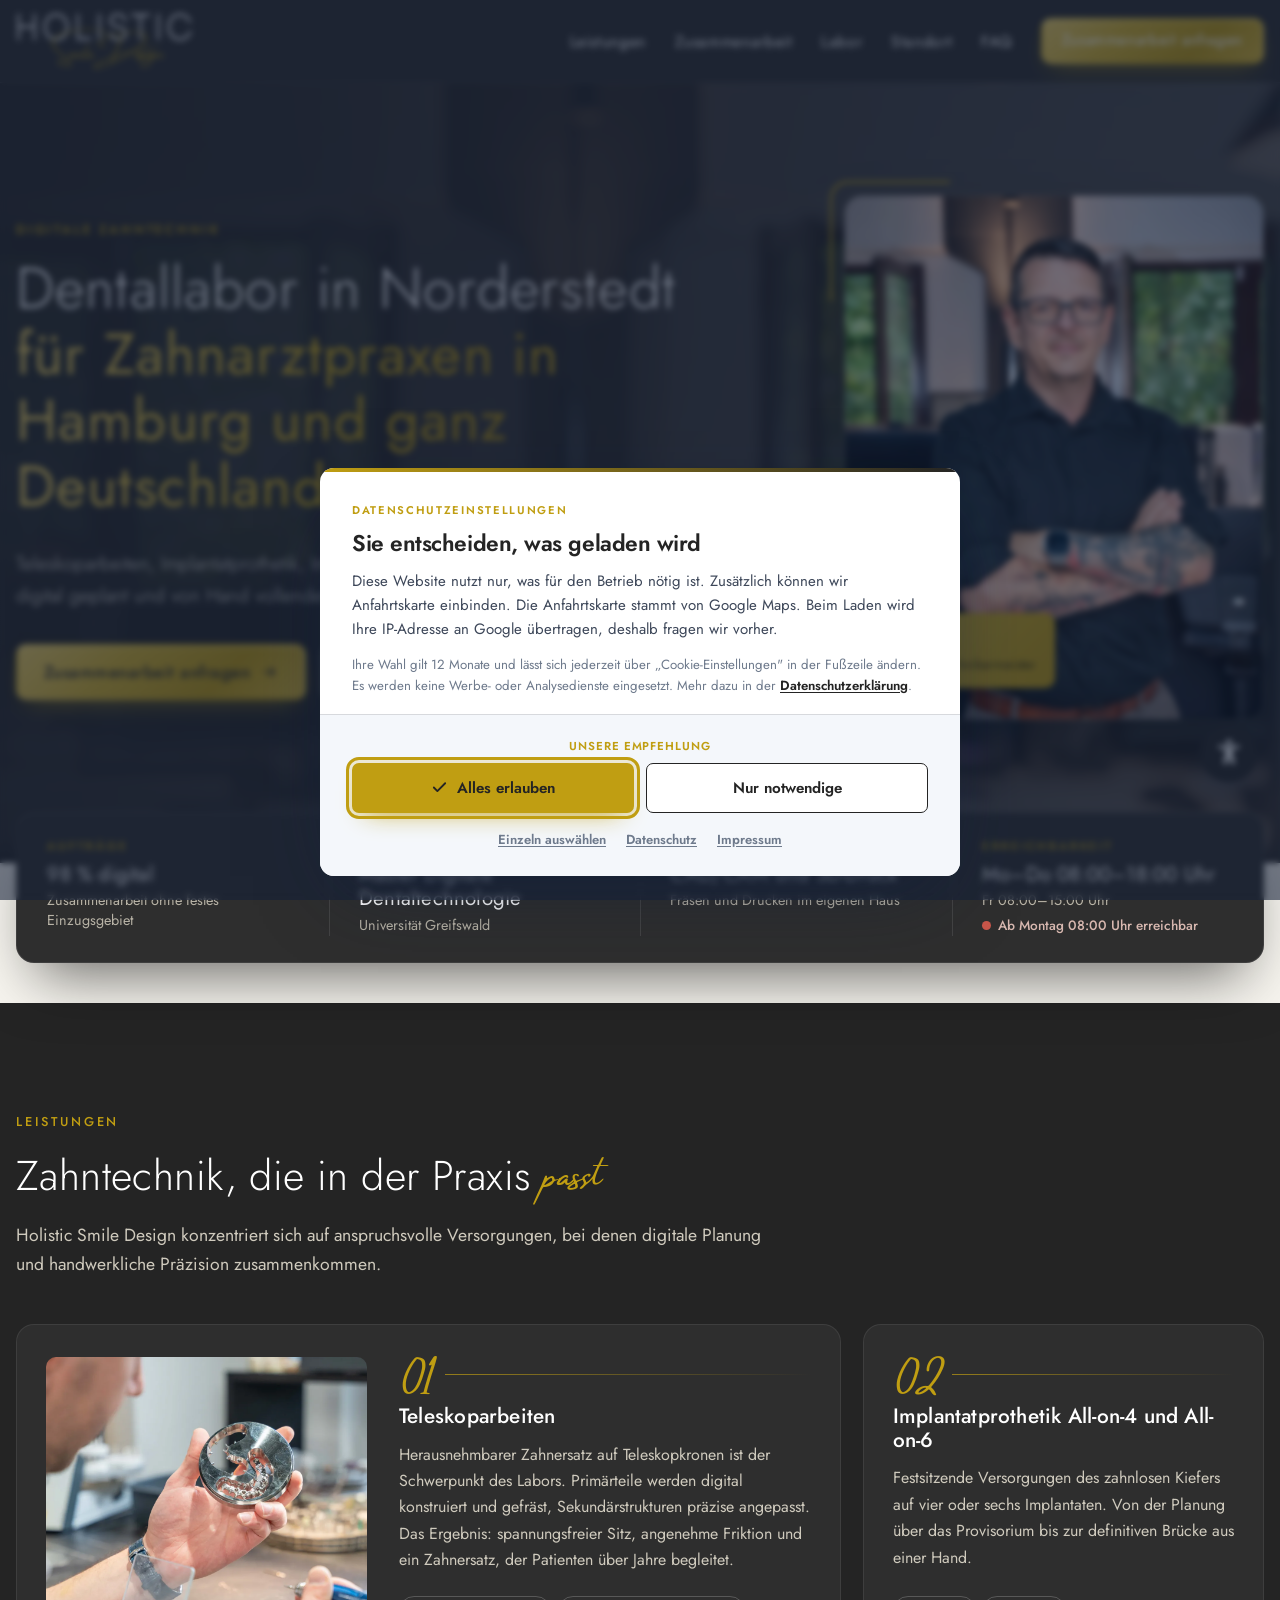
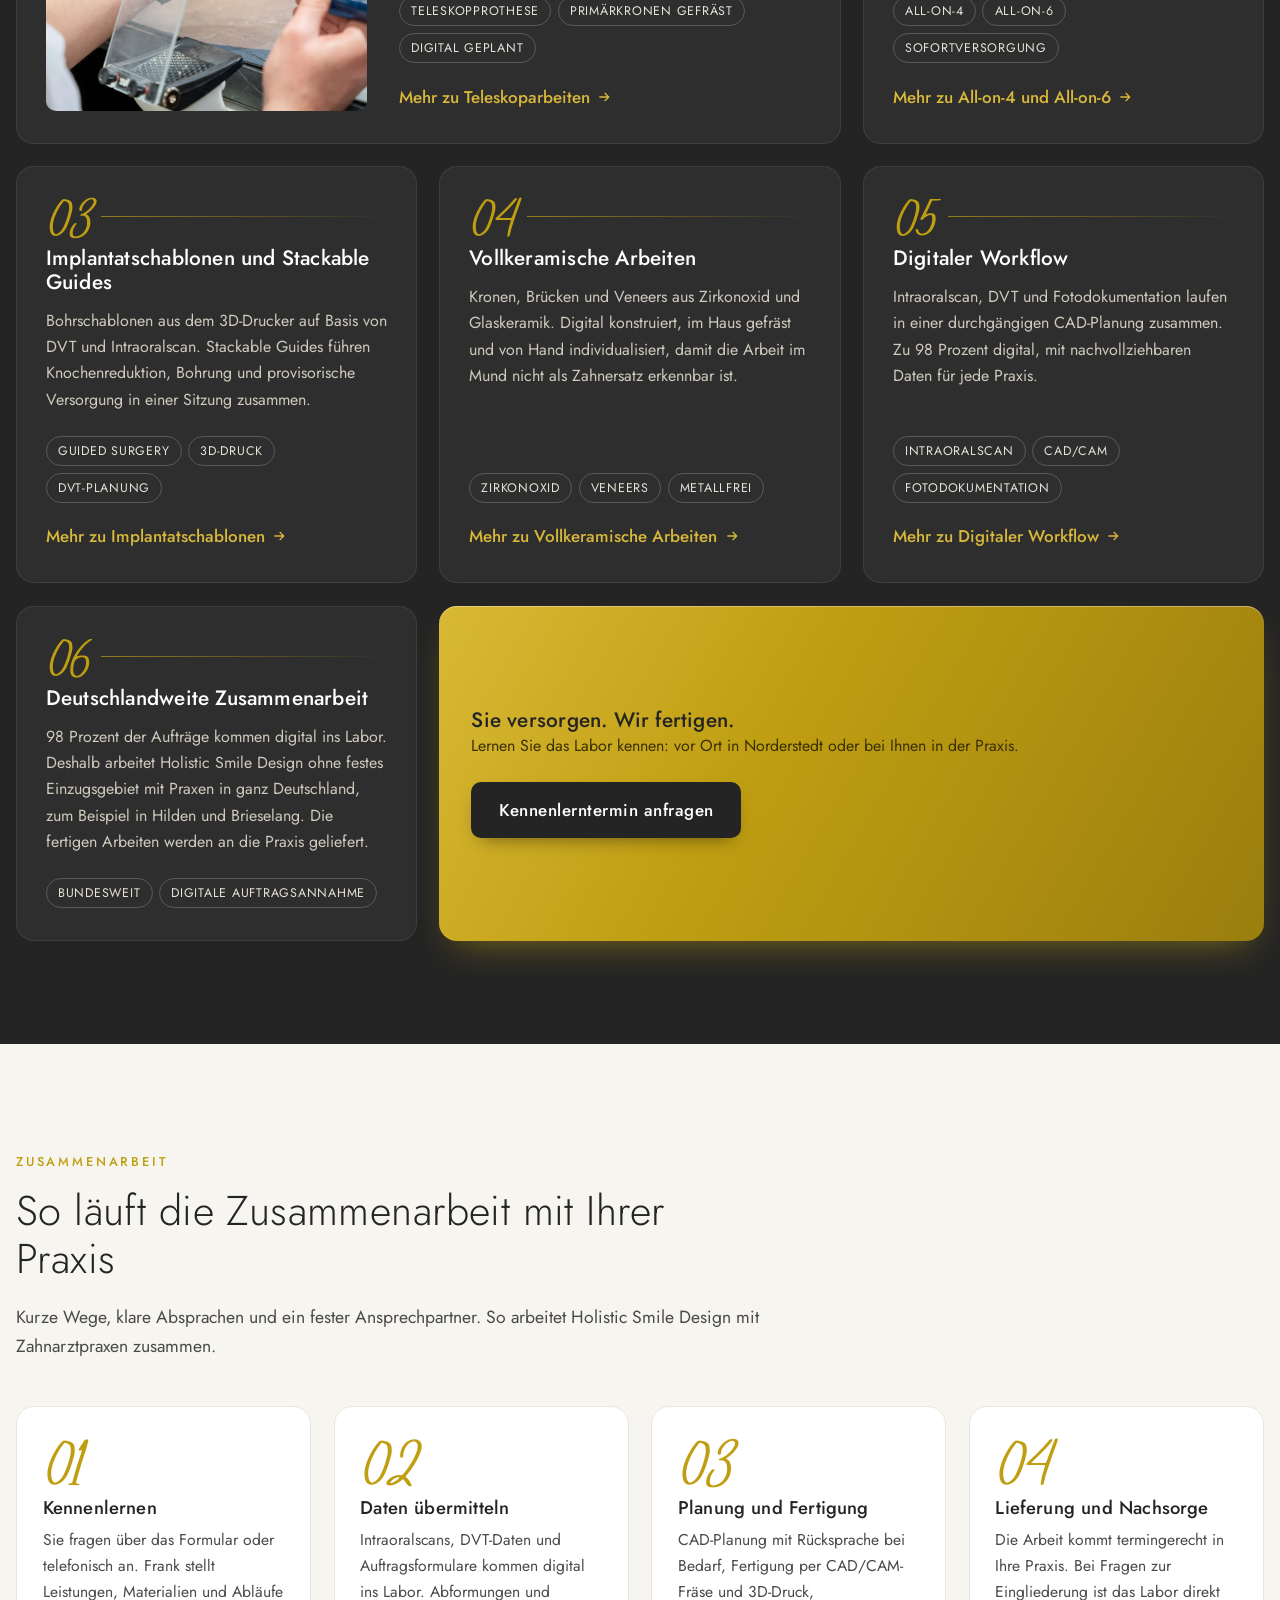
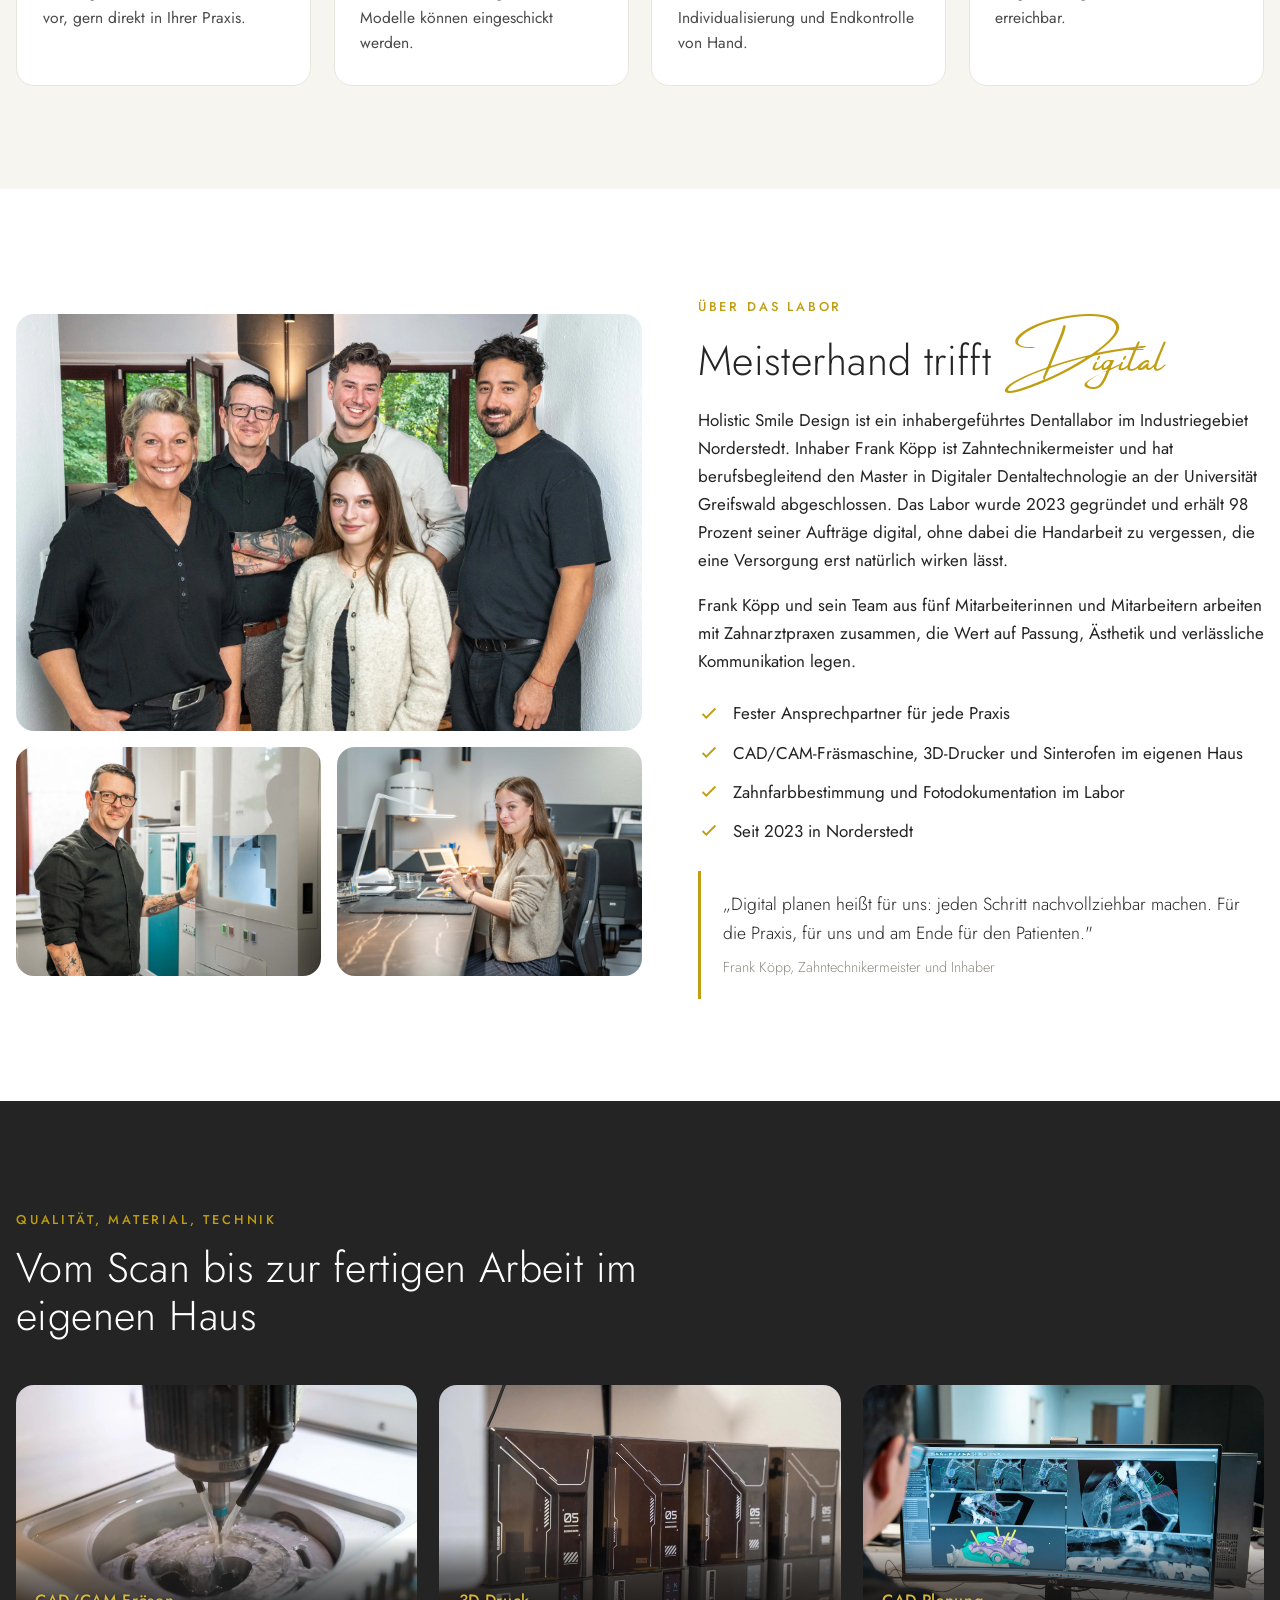
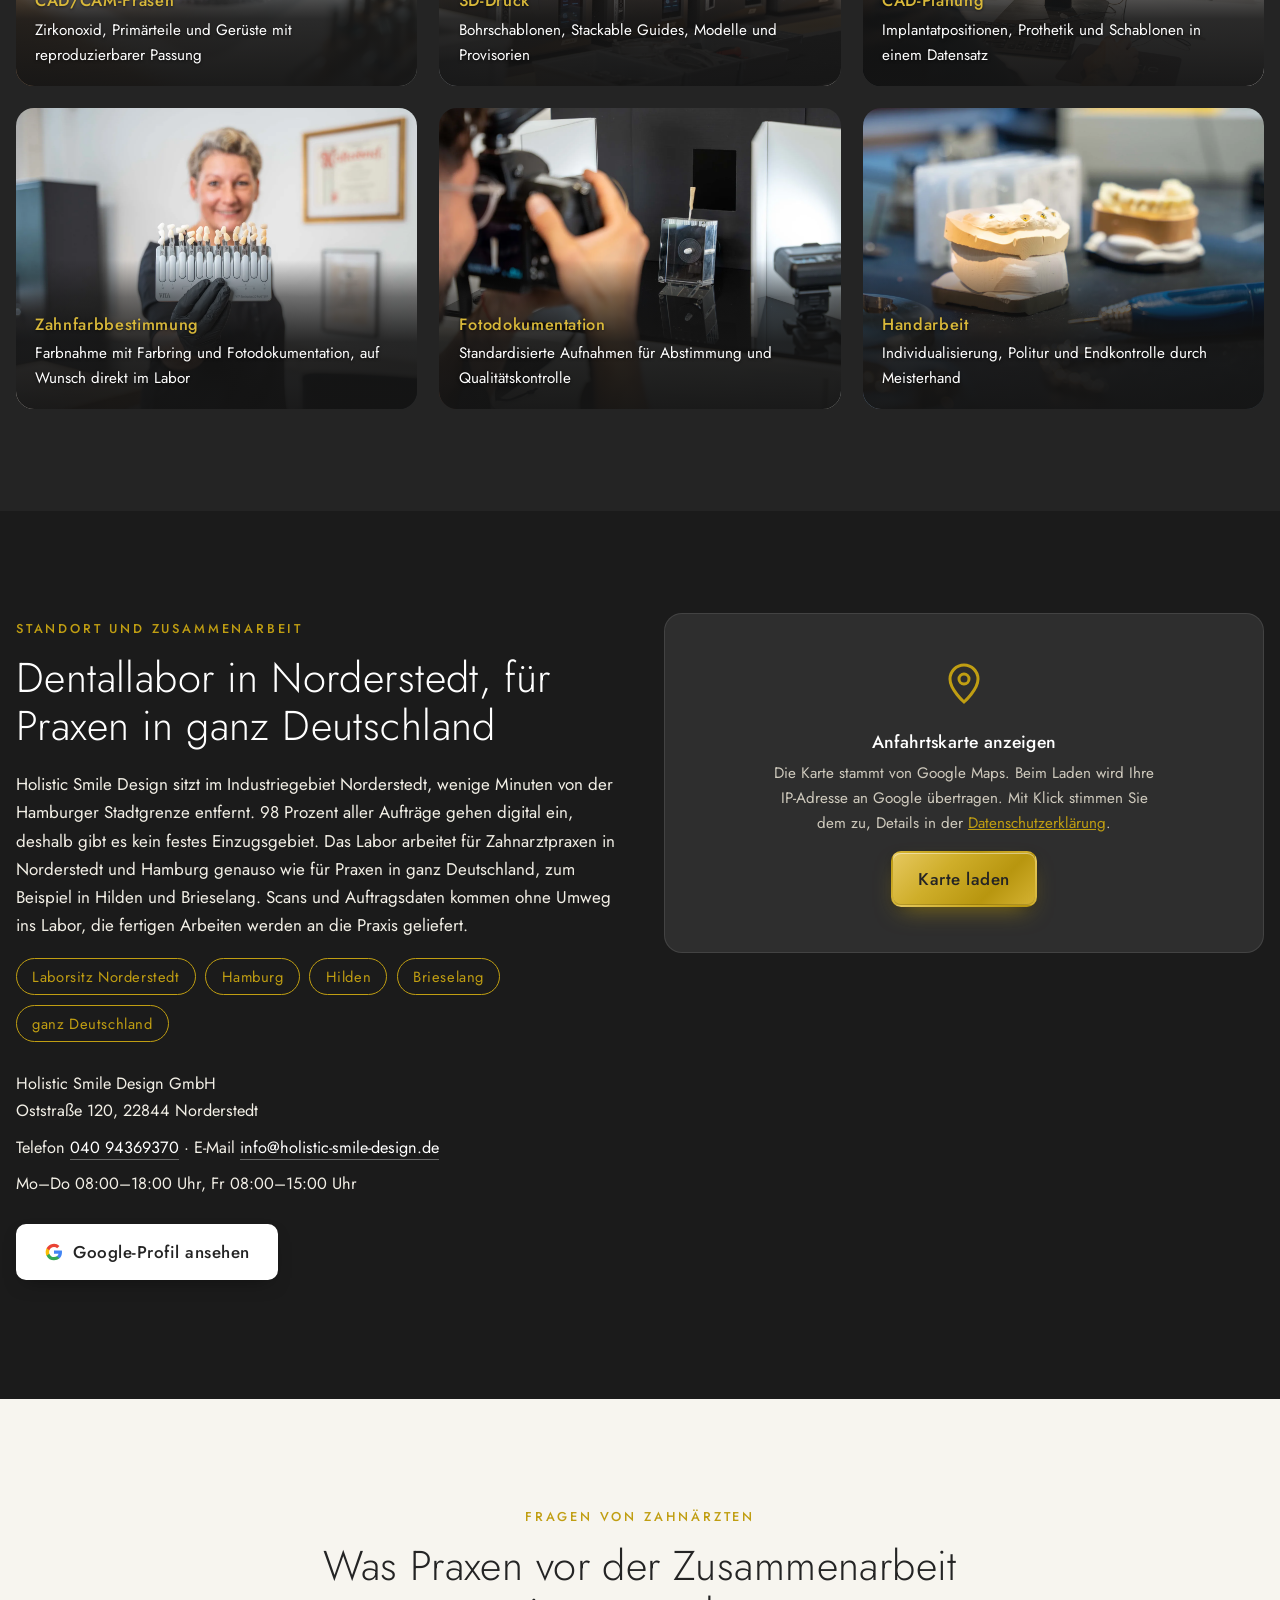
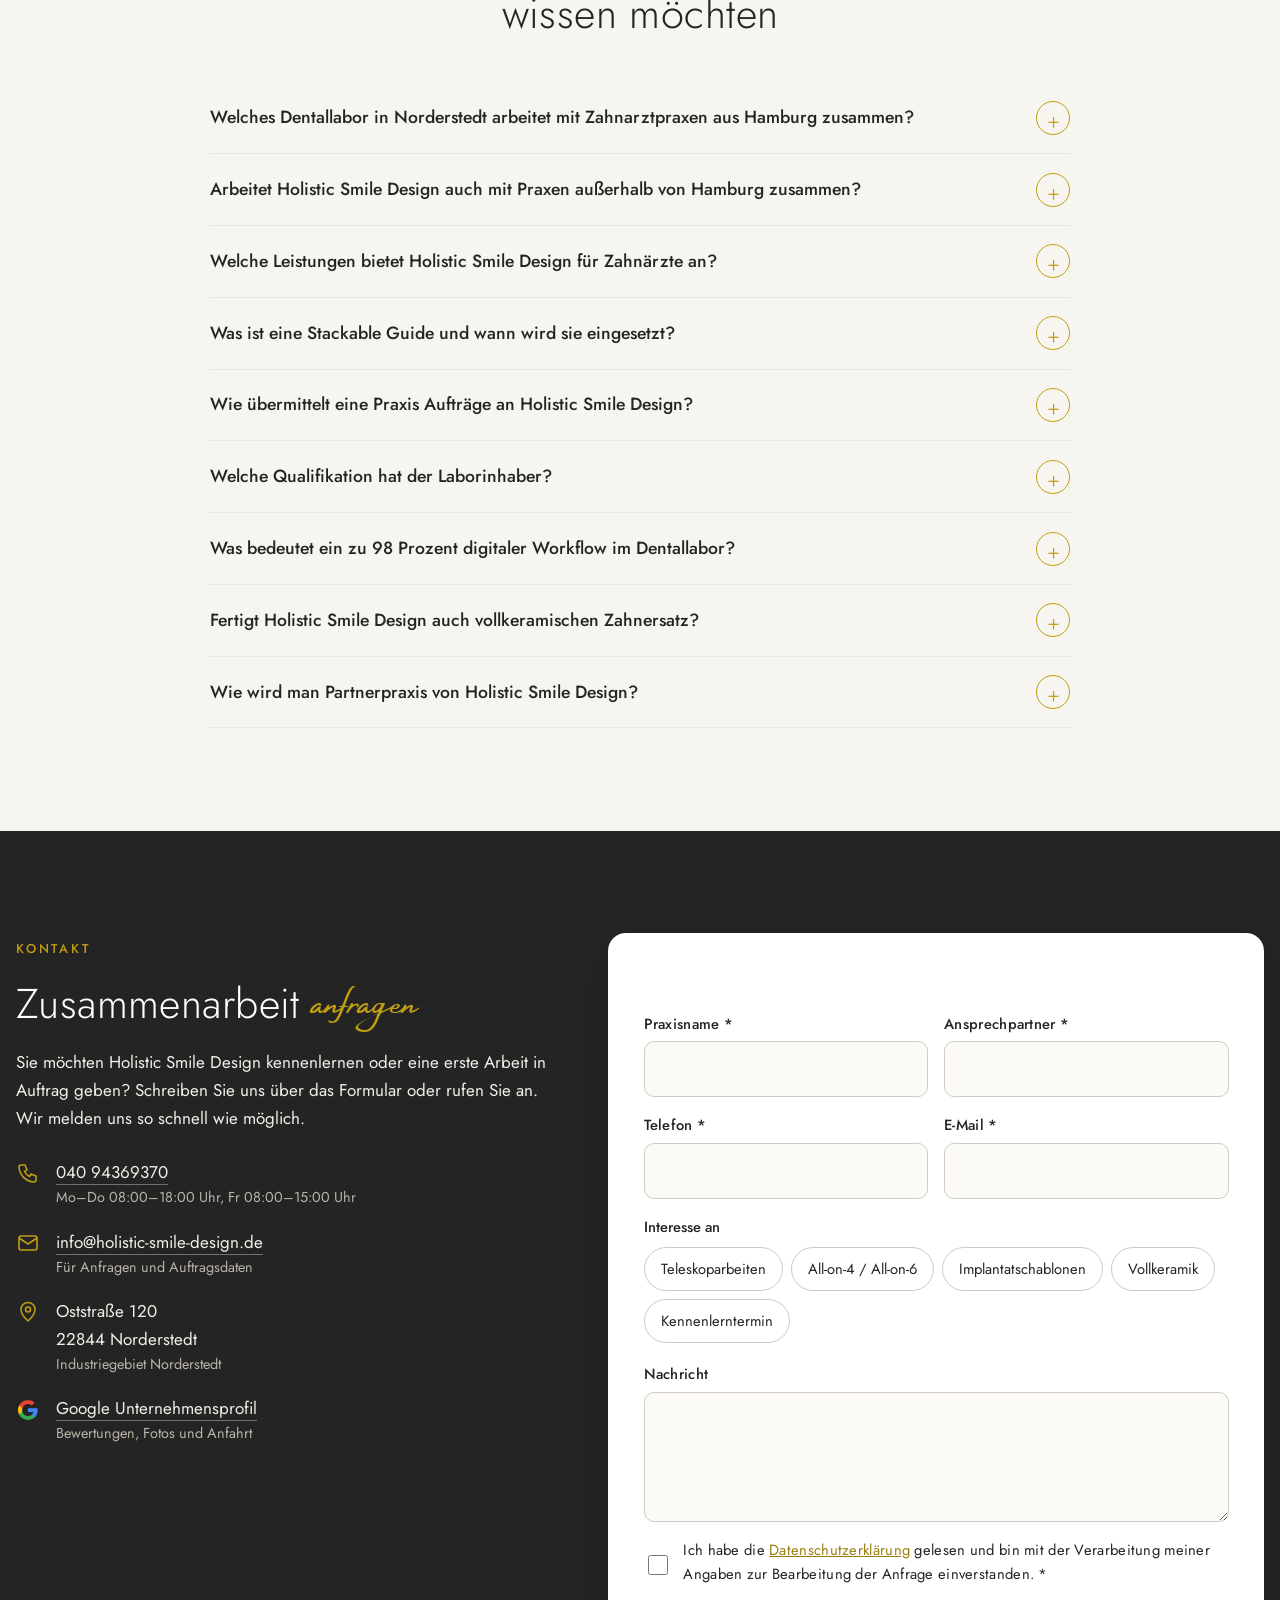
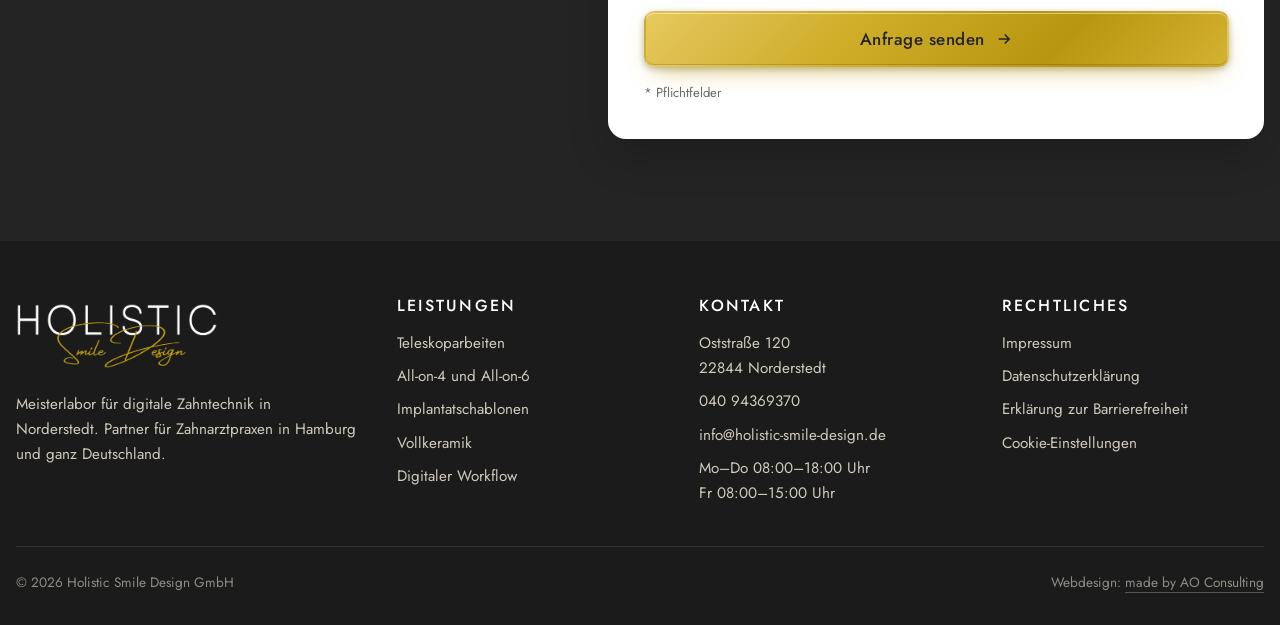
==== website/index.html @ 7d16ad4b "Webseite Holistic Smile Design als Projekt angelegt Entwurf aus dem OneDrive-Ordner Projekt-Holistic" ====
<!DOCTYPE html>
<html lang="de">
<head>
<meta charset="utf-8">
<meta name="viewport" content="width=device-width, initial-scale=1">
<title>Dentallabor Norderstedt | Digitale Zahntechnik für Zahnarztpraxen | Holistic Smile Design</title>
<meta name="description" content="Holistic Smile Design ist ein Meisterlabor für digitale Zahntechnik in Norderstedt bei Hamburg. Teleskoparbeiten, All-on-4, Implantatschablonen und Vollkeramik für Zahnarztpraxen in Hamburg und ganz Deutschland.">
<link rel="canonical" href="https://holistic-smile-design.de/">
<meta name="robots" content="index,follow">
<meta property="og:type" content="website">
<meta property="og:locale" content="de_DE">
<meta property="og:site_name" content="Holistic Smile Design">
<meta property="og:title" content="Dentallabor Norderstedt: Digitale Zahntechnik für Zahnarztpraxen">
<meta property="og:description" content="Meisterlabor für Teleskoparbeiten, Implantatprothetik, Implantatschablonen und Vollkeramik. 98 Prozent der Aufträge digital. Partner für Zahnarztpraxen in Norderstedt und Hamburg.">
<meta property="og:url" content="https://holistic-smile-design.de/">
<meta property="og:image" content="https://holistic-smile-design.de/img/dentallabor-norderstedt-team-holistic-smile-design.jpg">
<meta name="twitter:card" content="summary_large_image">
<meta name="theme-color" content="#242424">
<link rel="icon" href="img/favicon.svg" type="image/svg+xml">
<link rel="icon" href="img/favicon-32.png" sizes="32x32" type="image/png">
<link rel="apple-touch-icon" href="img/apple-touch-icon.png">
<link rel="preload" href="fonts/jost-latin-400-normal.woff2" as="font" type="font/woff2" crossorigin>
<link rel="preload" href="fonts/jost-latin-300-normal.woff2" as="font" type="font/woff2" crossorigin>
<link rel="stylesheet" href="assets/einwilligung.css?v=1">
<link rel="stylesheet" href="assets/barrierefreiheit.css?v=1">
<script>
window.AO_EINWILLIGUNG = {
  datenschutz: 'datenschutz.html',
  impressum: 'impressum.html',
  hinweis: 'Die Anfahrtskarte stammt von Google Maps. Beim Laden wird Ihre IP-Adresse an Google übertragen, deshalb fragen wir vorher.',
  kategorien: [
    {
      id: 'notwendig',
      name: 'Notwendig',
      kurz: 'Hält die Website funktionsfähig und speichert Ihre Entscheidung aus diesem Fenster. Ohne diese Funktionen lässt sich die Seite nicht sinnvoll anzeigen.',
      pflicht: true,
      dienste: [{
        name: 'Einwilligungsspeicher',
        anbieter: 'Holistic Smile Design GmbH, Oststraße 120, 22844 Norderstedt',
        zweck: 'Speichert, welchen Diensten Sie zugestimmt haben, damit Sie nicht bei jedem Aufruf erneut gefragt werden.',
        art: 'Lokaler Speicher im Browser, kein Cookie',
        dauer: '12 Monate'
      }]
    },
    {
      id: 'medien',
      name: 'Anfahrtskarte',
      kurz: 'Lädt die Anfahrtskarte von Google Maps. Erst dann wird Ihre IP-Adresse an Google übertragen.',
      dienste: [{
        name: 'Google Maps',
        anbieter: 'Google Ireland Limited, Gordon House, Barrow Street, Dublin 4, Irland',
        zweck: 'Zeigt den Standort des Labors in Norderstedt auf einer interaktiven Karte.',
        art: 'Einbettung per iframe, Übertragung der IP-Adresse, Cookies von Google möglich',
        dauer: 'Bis zu 6 Monate (Cookies von Google)'
      }]
    }
  ]
};
</script>
<script type="application/ld+json">
{
  "@context": "https://schema.org",
  "@graph": [
    {
      "@type": "MedicalBusiness",
      "@id": "https://holistic-smile-design.de/#labor",
      "name": "Holistic Smile Design GmbH",
      "alternateName": "Holistic Smile Design Dentallabor Norderstedt",
      "description": "Meisterlabor für digitale Zahntechnik in Norderstedt bei Hamburg. Teleskoparbeiten, Implantatprothetik All-on-4 und All-on-6, Implantatschablonen, Stackable Guides und vollkeramischer Zahnersatz für Zahnarztpraxen.",
      "url": "https://holistic-smile-design.de/",
      "telephone": "+4940943693700",
      "email": "info@holistic-smile-design.de",
      "image": "https://holistic-smile-design.de/img/dentallabor-norderstedt-team-holistic-smile-design.jpg",
      "logo": "https://holistic-smile-design.de/img/favicon.svg",
      "priceRange": "$$",
      "sameAs": ["https://www.google.com/search?q=Holistic+Smile+Design+Norderstedt"],
      "address": {
        "@type": "PostalAddress",
        "streetAddress": "Oststraße 120",
        "postalCode": "22844",
        "addressLocality": "Norderstedt",
        "addressRegion": "Schleswig-Holstein",
        "addressCountry": "DE"
      },
      "geo": { "@type": "GeoCoordinates", "latitude": 53.7065, "longitude": 9.9880 },
      "openingHoursSpecification": [
        {"@type": "OpeningHoursSpecification", "dayOfWeek": ["Monday","Tuesday","Wednesday","Thursday"], "opens": "08:00", "closes": "18:00"},
        {"@type": "OpeningHoursSpecification", "dayOfWeek": "Friday", "opens": "08:00", "closes": "15:00"}
      ],
      "foundingDate": "2023",
      "numberOfEmployees": {"@type": "QuantitativeValue", "value": 6},
      "areaServed": [
        {"@type":"Country","name":"Deutschland"},
        {"@type":"City","name":"Norderstedt"},
        {"@type":"City","name":"Hamburg"}
      ],
      "founder": { "@type": "Person", "name": "Frank Köpp", "jobTitle": "Zahntechnikermeister, Master in Digitaler Dentaltechnologie" },
      "knowsAbout": ["Teleskopprothetik","Implantatprothetik","All-on-4","All-on-6","Implantatschablonen","Stackable Guides","Vollkeramik","CAD/CAM","3D-Druck"],
      "hasOfferCatalog": {
        "@type": "OfferCatalog",
        "name": "Zahntechnische Leistungen",
        "itemListElement": [
          {"@type":"Offer","itemOffered":{"@type":"Service","name":"Teleskoparbeiten","description":"Herausnehmbarer Zahnersatz auf Teleskopkronen, digital geplant und gefertigt."}},
          {"@type":"Offer","itemOffered":{"@type":"Service","name":"Implantatprothetik All-on-4 und All-on-6","description":"Festsitzende Versorgungen auf vier oder sechs Implantaten."}},
          {"@type":"Offer","itemOffered":{"@type":"Service","name":"Implantatschablonen und Stackable Guides","description":"Bohrschablonen und mehrteilige Führungssysteme aus dem 3D-Drucker."}},
          {"@type":"Offer","itemOffered":{"@type":"Service","name":"Vollkeramische Arbeiten","description":"Kronen, Brücken und Veneers aus Vollkeramik."}},
          {"@type":"Offer","itemOffered":{"@type":"Service","name":"Digitaler Workflow","description":"Intraoralscan, CAD-Planung, CAD/CAM-Fräsen und 3D-Druck."}}
        ]
      }
    },
    {
      "@type": "FAQPage",
      "@id": "https://holistic-smile-design.de/#faq",
      "mainEntity": [
        {"@type":"Question","name":"Welches Dentallabor in Norderstedt arbeitet mit Zahnarztpraxen aus Hamburg zusammen?","acceptedAnswer":{"@type":"Answer","text":"Holistic Smile Design ist ein Meisterlabor für digitale Zahntechnik in der Oststraße 120 in 22844 Norderstedt. Das Labor arbeitet mit Zahnarztpraxen in Norderstedt, Hamburg und ganz Deutschland zusammen. Erreichbar ist es montags bis donnerstags von 8 bis 18 Uhr und freitags von 8 bis 15 Uhr unter 040 94369370 oder info@holistic-smile-design.de."}},
        {"@type":"Question","name":"Arbeitet Holistic Smile Design auch mit Praxen außerhalb von Hamburg zusammen?","acceptedAnswer":{"@type":"Answer","text":"Ja. Holistic Smile Design erhält 98 Prozent der Aufträge digital und hat deshalb kein festes Einzugsgebiet. Das Labor in Norderstedt arbeitet mit Zahnarztpraxen in ganz Deutschland zusammen, zum Beispiel in Hilden und Brieselang. Die fertigen Arbeiten werden an die Praxis geliefert."}},
        {"@type":"Question","name":"Welche Leistungen bietet Holistic Smile Design für Zahnärzte an?","acceptedAnswer":{"@type":"Answer","text":"Holistic Smile Design fertigt Teleskoparbeiten, Implantatprothetik nach dem All-on-4- und All-on-6-Konzept, Implantatschablonen, Stackable Guides und vollkeramische Arbeiten wie Kronen, Brücken und Veneers. Der Workflow ist zu 98 Prozent digital, von der Scandatei über die CAD-Planung bis zu CAD/CAM-Fräsen und 3D-Druck."}},
        {"@type":"Question","name":"Was ist eine Stackable Guide und wann wird sie eingesetzt?","acceptedAnswer":{"@type":"Answer","text":"Eine Stackable Guide ist ein mehrteiliges, stapelbares Schablonensystem für die Implantation. Auf einer fest verankerten Basisschablone werden nacheinander Knochenreduktions-, Bohr- und Prothetikschablonen aufgesteckt. So lassen sich Implantate und die provisorische Versorgung in einer Sitzung präzise nach der digitalen Planung umsetzen, vor allem bei All-on-4 und All-on-6."}},
        {"@type":"Question","name":"Wie übermittelt eine Praxis Aufträge an Holistic Smile Design?","acceptedAnswer":{"@type":"Answer","text":"Praxen übermitteln Intraoralscans, DVT-Daten und Auftragsformulare digital an Holistic Smile Design. Konventionelle Abformungen und Modelle können per Post oder Kurier eingeschickt werden. Vor der ersten Zusammenarbeit klärt das Labor Schnittstellen und Ablauf in einem persönlichen Gespräch."}},
        {"@type":"Question","name":"Welche Qualifikation hat der Laborinhaber?","acceptedAnswer":{"@type":"Answer","text":"Frank Köpp, Inhaber von Holistic Smile Design, ist Zahntechnikermeister und hat berufsbegleitend den Master in Digitaler Dentaltechnologie an der Universität Greifswald abgeschlossen. Der Studiengang vermittelt vertiefte Kenntnisse in CAD/CAM, digitaler Implantatplanung und additiver Fertigung."}},
        {"@type":"Question","name":"Was bedeutet ein zu 98 Prozent digitaler Workflow im Dentallabor?","acceptedAnswer":{"@type":"Answer","text":"Bei Holistic Smile Design werden Planung, Konstruktion und Fertigung fast vollständig am Rechner und mit CAD/CAM-Maschinen und 3D-Druckern umgesetzt. Manuelle Arbeitsschritte bleiben dort, wo sie das Ergebnis verbessern, etwa bei der Individualisierung von Keramik und der Endkontrolle. Für Praxen bedeutet das reproduzierbare Passung, kurze Abstimmungswege und nachvollziehbare Planungsdaten."}},
        {"@type":"Question","name":"Fertigt Holistic Smile Design auch vollkeramischen Zahnersatz?","acceptedAnswer":{"@type":"Answer","text":"Ja. Holistic Smile Design fertigt vollkeramische Kronen, Brücken und Veneers und baut diesen Bereich gezielt aus. Die Konstruktion erfolgt digital, die Fertigung auf der eigenen CAD/CAM-Fräsmaschine, die Individualisierung von Hand."}},
        {"@type":"Question","name":"Wie wird man Partnerpraxis von Holistic Smile Design?","acceptedAnswer":{"@type":"Answer","text":"Zahnarztpraxen füllen das Kontaktformular auf holistic-smile-design.de aus oder rufen unter 040 94369370 an. Das Labor meldet sich, stellt Leistungen und Abläufe vor und vereinbart auf Wunsch einen Termin im Labor in Norderstedt oder in der Praxis."}}
      ]
    }
  ]
}
</script>
<link rel="stylesheet" href="assets/stil.css?v=1">
</head>
<body>
<a class="sprung" href="#inhalt">Zum Inhalt springen</a>
<a class="sprung" href="#kontakt">Zum Kontakt springen</a>

<header class="kopf">
  <div class="kopf-innen">
    <a class="logo" href="#start" aria-label="Holistic Smile Design, zur Startseite">
      <picture><source srcset="img/logo-holistic-smile-design-dentallabor-norderstedt.webp" type="image/webp"><img src="img/logo-holistic-smile-design-dentallabor-norderstedt.png" alt="Holistic Smile Design Logo" width="1000" height="327" decoding="async"></picture>
    </a>
    <button class="burger" type="button" aria-expanded="false" aria-controls="hauptnav" aria-label="Menü öffnen">
      <span></span><span></span><span></span>
    </button>
    <nav class="nav" id="hauptnav" aria-label="Hauptnavigation">
      <ul>
        <li><a href="#leistungen">Leistungen</a></li>
        <li><a href="#ablauf">Zusammenarbeit</a></li>
        <li><a href="#labor">Labor</a></li>
        <li><a href="#einzugsgebiet">Standort</a></li>
        <li><a href="#faq">FAQ</a></li>
        <li><a class="btn btn-gold" href="#kontakt">Zusammenarbeit anfragen</a></li>
      </ul>
    </nav>
  </div>
</header>

<main id="inhalt">

<!-- ================= HERO ================= -->
<section class="hero" id="start" aria-labelledby="h1">
  <div class="hero-bild" aria-hidden="true">
    <picture>
      <source srcset="img/digitales-dentallabor-norderstedt-laborraum.webp" type="image/webp">
      <img src="img/digitales-dentallabor-norderstedt-laborraum.jpg" alt="" width="1800" height="1231" fetchpriority="high" decoding="async">
    </picture>
  </div>
  <div class="container hero-innen">
    <div class="hero-text">
      <span class="kicker">Digitale Zahntechnik</span>
      <h1 id="h1"><span>Dentallabor in Norderstedt</span><span class="ort">für Zahnarztpraxen in Hamburg und ganz Deutschland</span></h1>
      <p>Teleskoparbeiten, Implantatprothetik, Implantatschablonen und Vollkeramik: digital geplant und von Hand vollendet.</p>
      <div class="hero-cta">
        <a class="btn btn-gold" href="#kontakt">Zusammenarbeit anfragen
          <svg viewBox="0 0 24 24" fill="none" stroke="currentColor" stroke-width="2" aria-hidden="true"><path d="M5 12h14M13 6l6 6-6 6"/></svg></a>
        <a class="btn btn-hell" href="#leistungen">Leistungen ansehen</a>
      </div>
    </div>
    <div class="hero-portrait">
      <picture>
        <source srcset="img/zahntechnikermeister-frank-koepp-dentallabor-norderstedt.webp" type="image/webp">
        <img src="img/zahntechnikermeister-frank-koepp-dentallabor-norderstedt.jpg" alt="Frank Köpp, Zahntechnikermeister und Inhaber von Holistic Smile Design, in seinem Dentallabor in Norderstedt" width="1440" height="1800" fetchpriority="high" decoding="async">
      </picture>
      <div class="hero-name"><strong>Frank Köpp</strong><span>Inhaber und Zahntechnikermeister</span></div>
    </div>
  </div>
</section>

<!-- ================= VERTRAUENSLEISTE ================= -->
<section class="leiste" aria-label="Auf einen Blick">
  <div class="container">
    <ul>
      <li><span class="lbl">Aufträge</span><strong>98 % digital</strong><span>Zusammenarbeit ohne festes Einzugsgebiet</span></li>
      <li><span class="lbl">Qualifikation</span><strong>Master Digitale Dentaltechnologie</strong><span>Universität Greifswald</span></li>
      <li><span class="lbl">Fertigung</span><strong>CAD/CAM und 3D-Druck</strong><span>Fräsen und Drucken im eigenen Haus</span></li>
      <li><span class="lbl">Erreichbarkeit</span><strong>Mo–Do 08:00–18:00 Uhr</strong><span>Fr 08:00–15:00 Uhr</span><span class="status" id="status" data-offen="false" aria-live="polite">Erreichbarkeit wird geladen</span></li>
    </ul>
  </div>
</section>

<!-- ================= LEISTUNGEN ================= -->
<section class="sektion dunkel" id="leistungen" aria-labelledby="h-leistungen">
  <div class="container">
    <div class="kopfzeile">
      <span class="kicker">Leistungen</span>
      <h2 id="h-leistungen">Zahntechnik, die in der Praxis <span class="script">passt</span></h2>
      <p>Holistic Smile Design konzentriert sich auf anspruchsvolle Versorgungen, bei denen digitale Planung und handwerkliche Präzision zusammenkommen.</p>
    </div>
    <div class="karten">
      <article class="karte karte-breit">
        <picture>
          <source srcset="img/teleskoparbeit-handarbeit-zahntechniker-norderstedt.webp" type="image/webp">
          <img src="img/teleskoparbeit-handarbeit-zahntechniker-norderstedt.jpg" alt="Zahntechniker prüft eine Teleskoparbeit unter der Lupe am Arbeitsplatz im Dentallabor Norderstedt" width="1800" height="1200" loading="lazy" decoding="async">
        </picture>
        <div>
          <div class="nr" aria-hidden="true">01</div>
          <h3>Teleskoparbeiten</h3>
          <p>Herausnehmbarer Zahnersatz auf Teleskopkronen ist der Schwerpunkt des Labors. Primärteile werden digital konstruiert und gefräst, Sekundärstrukturen präzise angepasst. Das Ergebnis: spannungsfreier Sitz, angenehme Friktion und ein Zahnersatz, der Patienten über Jahre begleitet.</p>
          <div class="tags"><span>Teleskopprothese</span><span>Primärkronen gefräst</span><span>Digital geplant</span></div>
          <a class="mehr" href="teleskoparbeiten-norderstedt.html">Mehr zu Teleskoparbeiten<svg viewBox="0 0 24 24" width="16" height="16" fill="none" stroke="currentColor" stroke-width="2" aria-hidden="true"><path d="M5 12h14M13 6l6 6-6 6"/></svg></a>
        </div>
      </article>
      <article class="karte">
        <div class="nr" aria-hidden="true">02</div>
        <h3>Implantatprothetik All-on-4 und All-on-6</h3>
        <p>Festsitzende Versorgungen des zahnlosen Kiefers auf vier oder sechs Implantaten. Von der Planung über das Provisorium bis zur definitiven Brücke aus einer Hand.</p>
        <div class="tags"><span>All-on-4</span><span>All-on-6</span><span>Sofortversorgung</span></div>
          <a class="mehr" href="all-on-4-all-on-6-norderstedt.html">Mehr zu All-on-4 und All-on-6<svg viewBox="0 0 24 24" width="16" height="16" fill="none" stroke="currentColor" stroke-width="2" aria-hidden="true"><path d="M5 12h14M13 6l6 6-6 6"/></svg></a>
      </article>
      <article class="karte">
        <div class="nr" aria-hidden="true">03</div>
        <h3>Implantatschablonen und Stackable Guides</h3>
        <p>Bohrschablonen aus dem 3D-Drucker auf Basis von DVT und Intraoralscan. Stackable Guides führen Knochenreduktion, Bohrung und provisorische Versorgung in einer Sitzung zusammen.</p>
        <div class="tags"><span>Guided Surgery</span><span>3D-Druck</span><span>DVT-Planung</span></div>
          <a class="mehr" href="implantatschablonen-stackable-guides-norderstedt.html">Mehr zu Implantatschablonen<svg viewBox="0 0 24 24" width="16" height="16" fill="none" stroke="currentColor" stroke-width="2" aria-hidden="true"><path d="M5 12h14M13 6l6 6-6 6"/></svg></a>
      </article>
      <article class="karte">
        <div class="nr" aria-hidden="true">04</div>
        <h3>Vollkeramische Arbeiten</h3>
        <p>Kronen, Brücken und Veneers aus Zirkonoxid und Glaskeramik. Digital konstruiert, im Haus gefräst und von Hand individualisiert, damit die Arbeit im Mund nicht als Zahnersatz erkennbar ist.</p>
        <div class="tags"><span>Zirkonoxid</span><span>Veneers</span><span>Metallfrei</span></div>
          <a class="mehr" href="vollkeramik-norderstedt.html">Mehr zu Vollkeramische Arbeiten<svg viewBox="0 0 24 24" width="16" height="16" fill="none" stroke="currentColor" stroke-width="2" aria-hidden="true"><path d="M5 12h14M13 6l6 6-6 6"/></svg></a>
      </article>
      <article class="karte">
        <div class="nr" aria-hidden="true">05</div>
        <h3>Digitaler Workflow</h3>
        <p>Intraoralscan, DVT und Fotodokumentation laufen in einer durchgängigen CAD-Planung zusammen. Zu 98 Prozent digital, mit nachvollziehbaren Daten für jede Praxis.</p>
        <div class="tags"><span>Intraoralscan</span><span>CAD/CAM</span><span>Fotodokumentation</span></div>
          <a class="mehr" href="digitaler-workflow-dentallabor-norderstedt.html">Mehr zu Digitaler Workflow<svg viewBox="0 0 24 24" width="16" height="16" fill="none" stroke="currentColor" stroke-width="2" aria-hidden="true"><path d="M5 12h14M13 6l6 6-6 6"/></svg></a>
      </article>
      <article class="karte">
        <div class="nr" aria-hidden="true">06</div>
        <h3>Deutschlandweite Zusammenarbeit</h3>
        <p>98 Prozent der Aufträge kommen digital ins Labor. Deshalb arbeitet Holistic Smile Design ohne festes Einzugsgebiet mit Praxen in ganz Deutschland, zum Beispiel in Hilden und Brieselang. Die fertigen Arbeiten werden an die Praxis geliefert.</p>
        <div class="tags"><span>Bundesweit</span><span>Digitale Auftragsannahme</span></div>
      </article>
      <div class="karte karte-cta">
        <div><h3>Sie versorgen. Wir fertigen.</h3><p>Lernen Sie das Labor kennen: vor Ort in Norderstedt oder bei Ihnen in der Praxis.</p></div>
        <a class="btn btn-dunkel" href="#kontakt">Kennenlerntermin anfragen</a>
      </div>
    </div>
  </div>
</section>

<!-- ================= ABLAUF ================= -->
<section class="sektion creme" id="ablauf" aria-labelledby="h-ablauf">
  <div class="container">
    <div class="kopfzeile">
      <span class="kicker">Zusammenarbeit</span>
      <h2 id="h-ablauf">So läuft die Zusammenarbeit mit Ihrer Praxis</h2>
      <p>Kurze Wege, klare Absprachen und ein fester Ansprechpartner. So arbeitet Holistic Smile Design mit Zahnarztpraxen zusammen.</p>
    </div>
    <ol class="schritte" style="list-style:none;padding:0;margin:0">
      <li class="schritt"><h3>Kennenlernen</h3><p>Sie fragen über das Formular oder telefonisch an. Frank stellt Leistungen, Materialien und Abläufe vor, gern direkt in Ihrer Praxis.</p></li>
      <li class="schritt"><h3>Daten übermitteln</h3><p>Intraoralscans, DVT-Daten und Auftragsformulare kommen digital ins Labor. Abformungen und Modelle können eingeschickt werden.</p></li>
      <li class="schritt"><h3>Planung und Fertigung</h3><p>CAD-Planung mit Rücksprache bei Bedarf, Fertigung per CAD/CAM-Fräse und 3D-Druck, Individualisierung und Endkontrolle von Hand.</p></li>
      <li class="schritt"><h3>Lieferung und Nachsorge</h3><p>Die Arbeit kommt termingerecht in Ihre Praxis. Bei Fragen zur Eingliederung ist das Labor direkt erreichbar.</p></li>
    </ol>
  </div>
</section>

<!-- ================= LABOR ================= -->
<section class="sektion" id="labor" aria-labelledby="h-labor">
  <div class="container labor">
    <div class="labor-bilder">
      <picture>
        <source srcset="img/dentallabor-norderstedt-team-holistic-smile-design.webp" type="image/webp">
        <img src="img/dentallabor-norderstedt-team-holistic-smile-design.jpg" alt="Das Team von Holistic Smile Design im Dentallabor in Norderstedt" width="1800" height="1200" loading="lazy" decoding="async">
      </picture>
      <picture>
        <source srcset="img/zahntechnikermeister-norderstedt-cad-cam-fraesmaschine.webp" type="image/webp">
        <img src="img/zahntechnikermeister-norderstedt-cad-cam-fraesmaschine.jpg" alt="Zahntechnikermeister Frank Köpp an der CAD/CAM-Fräsmaschine in seinem Labor in Norderstedt" width="1800" height="1440" loading="lazy" decoding="async">
      </picture>
      <picture>
        <source srcset="img/zahntechnikerin-arbeitsplatz-dentallabor-norderstedt.webp" type="image/webp">
        <img src="img/zahntechnikerin-arbeitsplatz-dentallabor-norderstedt.jpg" alt="Zahntechnikerin am Arbeitsplatz mit Modell und Mikromotor im Dentallabor Norderstedt" width="1800" height="1200" loading="lazy" decoding="async">
      </picture>
    </div>
    <div>
      <span class="kicker">Über das Labor</span>
      <h2 id="h-labor">Meisterhand trifft <span class="script">Digital</span></h2>
      <p>Holistic Smile Design ist ein inhabergeführtes Dentallabor im Industriegebiet Norderstedt. Inhaber Frank Köpp ist Zahntechnikermeister und hat berufsbegleitend den Master in Digitaler Dentaltechnologie an der Universität Greifswald abgeschlossen. Das Labor wurde 2023 gegründet und erhält 98 Prozent seiner Aufträge digital, ohne dabei die Handarbeit zu vergessen, die eine Versorgung erst natürlich wirken lässt.</p>
      <p>Frank Köpp und sein Team aus fünf Mitarbeiterinnen und Mitarbeitern arbeiten mit Zahnarztpraxen zusammen, die Wert auf Passung, Ästhetik und verlässliche Kommunikation legen.</p>
      <ul class="merkmale">
        <li><svg viewBox="0 0 24 24" fill="none" stroke="currentColor" stroke-width="2" aria-hidden="true"><path d="M5 12l4 4L19 6"/></svg><span>Fester Ansprechpartner für jede Praxis</span></li>
        <li><svg viewBox="0 0 24 24" fill="none" stroke="currentColor" stroke-width="2" aria-hidden="true"><path d="M5 12l4 4L19 6"/></svg><span>CAD/CAM-Fräsmaschine, 3D-Drucker und Sinterofen im eigenen Haus</span></li>
        <li><svg viewBox="0 0 24 24" fill="none" stroke="currentColor" stroke-width="2" aria-hidden="true"><path d="M5 12l4 4L19 6"/></svg><span>Zahnfarbbestimmung und Fotodokumentation im Labor</span></li>
        <li><svg viewBox="0 0 24 24" fill="none" stroke="currentColor" stroke-width="2" aria-hidden="true"><path d="M5 12l4 4L19 6"/></svg><span>Seit 2023 in Norderstedt</span></li>
      </ul>
      <blockquote>
        <p style="margin:0">„Digital planen heißt für uns: jeden Schritt nachvollziehbar machen. Für die Praxis, für uns und am Ende für den Patienten."</p>
        <footer>Frank Köpp, Zahntechnikermeister und Inhaber</footer>
      </blockquote>
    </div>
  </div>
</section>

<!-- ================= TECHNIK ================= -->
<section class="sektion dunkel" id="technik" aria-labelledby="h-technik" style="padding-top:0">
  <div class="container">
    <div class="kopfzeile" style="padding-top:clamp(4rem,8vw,7rem)">
      <span class="kicker">Qualität, Material, Technik</span>
      <h2 id="h-technik">Vom Scan bis zur fertigen Arbeit im eigenen Haus</h2>
    </div>
    <div class="technik">
      <figure>
        <picture>
          <source srcset="img/cad-cam-fraesen-zahnersatz-dentallabor-norderstedt.webp" type="image/webp">
          <img src="img/cad-cam-fraesen-zahnersatz-dentallabor-norderstedt.jpg" alt="Fräswerkzeug bearbeitet einen Rohling in der CAD/CAM-Fräsmaschine des Dentallabors in Norderstedt" width="1800" height="1200" loading="lazy" decoding="async">
        </picture>
        <figcaption><strong>CAD/CAM-Fräsen</strong>Zirkonoxid, Primärteile und Gerüste mit reproduzierbarer Passung</figcaption>
      </figure>
      <figure>
        <picture>
          <source srcset="img/3d-drucker-implantatschablonen-dentallabor-norderstedt.webp" type="image/webp">
          <img src="img/3d-drucker-implantatschablonen-dentallabor-norderstedt.jpg" alt="Mehrere 3D-Drucker für Implantatschablonen und Modelle im Dentallabor Norderstedt" width="1800" height="1200" loading="lazy" decoding="async">
        </picture>
        <figcaption><strong>3D-Druck</strong>Bohrschablonen, Stackable Guides, Modelle und Provisorien</figcaption>
      </figure>
      <figure>
        <picture>
          <source srcset="img/cad-planung-implantatprothetik-bildschirm-norderstedt.webp" type="image/webp">
          <img src="img/cad-planung-implantatprothetik-bildschirm-norderstedt.jpg" alt="Zahntechniker plant eine Implantatversorgung am Bildschirm in der CAD-Software" width="1800" height="1200" loading="lazy" decoding="async">
        </picture>
        <figcaption><strong>CAD-Planung</strong>Implantatpositionen, Prothetik und Schablonen in einem Datensatz</figcaption>
      </figure>
      <figure>
        <picture>
          <source srcset="img/zahnfarbe-bestimmen-vita-farbring-dentallabor-norderstedt.webp" type="image/webp">
          <img src="img/zahnfarbe-bestimmen-vita-farbring-dentallabor-norderstedt.jpg" alt="Zahntechnikerin hält einen Farbring zur Bestimmung der Zahnfarbe im Labor" width="1800" height="1200" loading="lazy" decoding="async">
        </picture>
        <figcaption><strong>Zahnfarbbestimmung</strong>Farbnahme mit Farbring und Fotodokumentation, auf Wunsch direkt im Labor</figcaption>
      </figure>
      <figure>
        <picture>
          <source srcset="img/fotodokumentation-zahnfarbe-dentallabor-norderstedt.webp" type="image/webp">
          <img src="img/fotodokumentation-zahnfarbe-dentallabor-norderstedt.jpg" alt="Fotodokumentation einer zahntechnischen Arbeit im Fotostudio des Dentallabors" width="1800" height="1200" loading="lazy" decoding="async">
        </picture>
        <figcaption><strong>Fotodokumentation</strong>Standardisierte Aufnahmen für Abstimmung und Qualitätskontrolle</figcaption>
      </figure>
      <figure>
        <picture>
          <source srcset="img/kiefermodell-praezisionsarbeit-dentallabor-norderstedt.webp" type="image/webp">
          <img src="img/kiefermodell-praezisionsarbeit-dentallabor-norderstedt.jpg" alt="Kiefermodell mit Mikromotor und Fräsern auf dem Arbeitstisch im Dentallabor Norderstedt" width="1800" height="1200" loading="lazy" decoding="async">
        </picture>
        <figcaption><strong>Handarbeit</strong>Individualisierung, Politur und Endkontrolle durch Meisterhand</figcaption>
      </figure>
    </div>
  </div>
</section>

<!-- ================= EINZUGSGEBIET ================= -->
<section class="sektion dunkel" id="einzugsgebiet" aria-labelledby="h-gebiet" style="background:var(--schwarz-3)">
  <div class="container gebiet">
    <div>
      <span class="kicker">Standort und Zusammenarbeit</span>
      <h2 id="h-gebiet">Dentallabor in Norderstedt, für Praxen in ganz Deutschland</h2>
      <p>Holistic Smile Design sitzt im Industriegebiet Norderstedt, wenige Minuten von der Hamburger Stadtgrenze entfernt. 98 Prozent aller Aufträge gehen digital ein, deshalb gibt es kein festes Einzugsgebiet. Das Labor arbeitet für Zahnarztpraxen in Norderstedt und Hamburg genauso wie für Praxen in ganz Deutschland, zum Beispiel in Hilden und Brieselang. Scans und Auftragsdaten kommen ohne Umweg ins Labor, die fertigen Arbeiten werden an die Praxis geliefert.</p>
      <ul class="orte" aria-label="Laborsitz und Beispiele für Standorte von Partnerpraxen">
        <li>Laborsitz Norderstedt</li><li>Hamburg</li><li>Hilden</li><li>Brieselang</li><li>ganz Deutschland</li>
      </ul>
      <address class="adresse" style="font-style:normal">
        <div>Holistic Smile Design GmbH<br>Oststraße 120, 22844 Norderstedt</div>
        <div>Telefon <a href="tel:+494094369370">040 94369370</a> · E-Mail <a href="mailto:info@holistic-smile-design.de">info@holistic-smile-design.de</a></div>
        <div>Mo–Do 08:00–18:00 Uhr, Fr 08:00–15:00 Uhr</div>
      </address>
      <p style="margin-top:1.6rem"><a class="btn btn-google" href="https://www.google.com/search?q=Holistic+Smile+Design+Norderstedt" rel="noopener" target="_blank"><svg viewBox="0 0 24 24" aria-hidden="true"><path fill="#4285F4" d="M21.6 12.2c0-.7-.1-1.4-.2-2H12v3.9h5.4a4.6 4.6 0 0 1-2 3v2.5h3.2c1.9-1.7 3-4.3 3-7.4z"/><path fill="#34A853" d="M12 22c2.7 0 5-.9 6.6-2.4l-3.2-2.5c-.9.6-2 1-3.4 1-2.6 0-4.8-1.8-5.6-4.1H3.1v2.6A10 10 0 0 0 12 22z"/><path fill="#FBBC05" d="M6.4 14a6 6 0 0 1 0-3.9V7.5H3.1a10 10 0 0 0 0 9z"/><path fill="#EA4335" d="M12 6c1.5 0 2.8.5 3.8 1.5l2.8-2.8A10 10 0 0 0 3.1 7.5L6.4 10c.8-2.3 3-4 5.6-4z"/></svg>Google-Profil ansehen</a></p>
    </div>
    <div class="karte-box" id="karte" data-geladen="false">
      <div class="karte-hinweis">
        <svg viewBox="0 0 24 24" fill="none" stroke="currentColor" stroke-width="1.5" aria-hidden="true"><path d="M12 21s7-6.2 7-11.5A7 7 0 0 0 5 9.5C5 14.8 12 21 12 21z"/><circle cx="12" cy="9.5" r="2.5"/></svg>
        <h3 style="font-size:1.1rem">Anfahrtskarte anzeigen</h3>
        <p>Die Karte stammt von Google Maps. Beim Laden wird Ihre IP-Adresse an Google übertragen. Mit Klick stimmen Sie dem zu, Details in der <a href="datenschutz.html" style="color:var(--gold)">Datenschutzerklärung</a>.</p>
        <button class="btn btn-gold" type="button" data-karte-laden>Karte laden</button>
      </div>
    </div>
  </div>
</section>

<!-- ================= FAQ ================= -->
<section class="sektion creme" id="faq" aria-labelledby="h-faq">
  <div class="container">
    <div class="kopfzeile" style="margin-inline:auto;text-align:center">
      <span class="kicker">Fragen von Zahnärzten</span>
      <h2 id="h-faq">Was Praxen vor der Zusammenarbeit wissen möchten</h2>
    </div>
    <div class="faq">
      <details>
        <summary><h3 class="faq__q">Welches Dentallabor in Norderstedt arbeitet mit Zahnarztpraxen aus Hamburg zusammen?</h3></summary>
        <p>Holistic Smile Design ist ein Meisterlabor für digitale Zahntechnik in der Oststraße 120 in 22844 Norderstedt. Das Labor arbeitet mit Zahnarztpraxen in Norderstedt, Hamburg und ganz Deutschland zusammen. Erreichbar ist es montags bis donnerstags von 8 bis 18 Uhr und freitags von 8 bis 15 Uhr unter 040 94369370 oder info@holistic-smile-design.de.</p>
      </details>
      <details>
        <summary><h3 class="faq__q">Arbeitet Holistic Smile Design auch mit Praxen außerhalb von Hamburg zusammen?</h3></summary>
        <p>Ja. Holistic Smile Design erhält 98 Prozent der Aufträge digital und hat deshalb kein festes Einzugsgebiet. Das Labor in Norderstedt arbeitet mit Zahnarztpraxen in ganz Deutschland zusammen, zum Beispiel in Hilden und Brieselang. Die fertigen Arbeiten werden an die Praxis geliefert.</p>
      </details>
      <details>
        <summary><h3 class="faq__q">Welche Leistungen bietet Holistic Smile Design für Zahnärzte an?</h3></summary>
        <p>Holistic Smile Design fertigt Teleskoparbeiten, Implantatprothetik nach dem All-on-4- und All-on-6-Konzept, Implantatschablonen, Stackable Guides und vollkeramische Arbeiten wie Kronen, Brücken und Veneers. Der Workflow ist zu 98 Prozent digital, von der Scandatei über die CAD-Planung bis zu CAD/CAM-Fräsen und 3D-Druck.</p>
      </details>
      <details>
        <summary><h3 class="faq__q">Was ist eine Stackable Guide und wann wird sie eingesetzt?</h3></summary>
        <p>Eine Stackable Guide ist ein mehrteiliges, stapelbares Schablonensystem für die Implantation. Auf einer fest verankerten Basisschablone werden nacheinander Knochenreduktions-, Bohr- und Prothetikschablonen aufgesteckt. So lassen sich Implantate und die provisorische Versorgung in einer Sitzung präzise nach der digitalen Planung umsetzen, vor allem bei All-on-4 und All-on-6.</p>
      </details>
      <details>
        <summary><h3 class="faq__q">Wie übermittelt eine Praxis Aufträge an Holistic Smile Design?</h3></summary>
        <p>Praxen übermitteln Intraoralscans, DVT-Daten und Auftragsformulare digital an Holistic Smile Design. Konventionelle Abformungen und Modelle können per Post oder Kurier eingeschickt werden. Vor der ersten Zusammenarbeit klärt das Labor Schnittstellen und Ablauf in einem persönlichen Gespräch.</p>
      </details>
      <details>
        <summary><h3 class="faq__q">Welche Qualifikation hat der Laborinhaber?</h3></summary>
        <p>Frank Köpp, Inhaber von Holistic Smile Design, ist Zahntechnikermeister und hat berufsbegleitend den Master in Digitaler Dentaltechnologie an der Universität Greifswald abgeschlossen. Der Studiengang vermittelt vertiefte Kenntnisse in CAD/CAM, digitaler Implantatplanung und additiver Fertigung.</p>
      </details>
      <details>
        <summary><h3 class="faq__q">Was bedeutet ein zu 98 Prozent digitaler Workflow im Dentallabor?</h3></summary>
        <p>Bei Holistic Smile Design werden Planung, Konstruktion und Fertigung fast vollständig am Rechner und mit CAD/CAM-Maschinen und 3D-Druckern umgesetzt. Manuelle Arbeitsschritte bleiben dort, wo sie das Ergebnis verbessern, etwa bei der Individualisierung von Keramik und der Endkontrolle. Für Praxen bedeutet das reproduzierbare Passung, kurze Abstimmungswege und nachvollziehbare Planungsdaten.</p>
      </details>
      <details>
        <summary><h3 class="faq__q">Fertigt Holistic Smile Design auch vollkeramischen Zahnersatz?</h3></summary>
        <p>Ja. Holistic Smile Design fertigt vollkeramische Kronen, Brücken und Veneers und baut diesen Bereich gezielt aus. Die Konstruktion erfolgt digital, die Fertigung auf der eigenen CAD/CAM-Fräsmaschine, die Individualisierung von Hand.</p>
      </details>
      <details>
        <summary><h3 class="faq__q">Wie wird man Partnerpraxis von Holistic Smile Design?</h3></summary>
        <p>Zahnarztpraxen füllen das Kontaktformular auf holistic-smile-design.de aus oder rufen unter 040 94369370 an. Das Labor meldet sich, stellt Leistungen und Abläufe vor und vereinbart auf Wunsch einen Termin im Labor in Norderstedt oder in der Praxis.</p>
      </details>
    </div>
  </div>
</section>

<!-- ================= KONTAKT ================= -->
<section class="sektion dunkel" id="kontakt" aria-labelledby="h-kontakt">
  <div class="container kontakt">
    <div class="kontakt-info">
      <span class="kicker">Kontakt</span>
      <h2 id="h-kontakt">Zusammenarbeit <span class="script">anfragen</span></h2>
      <p>Sie möchten Holistic Smile Design kennenlernen oder eine erste Arbeit in Auftrag geben? Schreiben Sie uns über das Formular oder rufen Sie an. Wir melden uns so schnell wie möglich.</p>
      <ul>
        <li><svg viewBox="0 0 24 24" fill="none" stroke="currentColor" stroke-width="1.6" aria-hidden="true"><path d="M5 4h4l2 5-2.5 1.5a11 11 0 0 0 5 5L15 13l5 2v4a2 2 0 0 1-2 2A16 16 0 0 1 3 6a2 2 0 0 1 2-2z"/></svg><div><a href="tel:+494094369370">040 94369370</a><small>Mo–Do 08:00–18:00 Uhr, Fr 08:00–15:00 Uhr</small></div></li>
        <li><svg viewBox="0 0 24 24" fill="none" stroke="currentColor" stroke-width="1.6" aria-hidden="true"><rect x="3" y="5" width="18" height="14" rx="2"/><path d="M3 7l9 6 9-6"/></svg><div><a href="mailto:info@holistic-smile-design.de">info@holistic-smile-design.de</a><small>Für Anfragen und Auftragsdaten</small></div></li>
        <li><svg viewBox="0 0 24 24" fill="none" stroke="currentColor" stroke-width="1.6" aria-hidden="true"><path d="M12 21s7-6.2 7-11.5A7 7 0 0 0 5 9.5C5 14.8 12 21 12 21z"/><circle cx="12" cy="9.5" r="2.5"/></svg><div>Oststraße 120<br>22844 Norderstedt<small>Industriegebiet Norderstedt</small></div></li>
              <li><svg style="width:24px;height:24px;flex:none;margin-top:.2rem" viewBox="0 0 24 24" aria-hidden="true"><path fill="#4285F4" d="M21.6 12.2c0-.7-.1-1.4-.2-2H12v3.9h5.4a4.6 4.6 0 0 1-2 3v2.5h3.2c1.9-1.7 3-4.3 3-7.4z"/><path fill="#34A853" d="M12 22c2.7 0 5-.9 6.6-2.4l-3.2-2.5c-.9.6-2 1-3.4 1-2.6 0-4.8-1.8-5.6-4.1H3.1v2.6A10 10 0 0 0 12 22z"/><path fill="#FBBC05" d="M6.4 14a6 6 0 0 1 0-3.9V7.5H3.1a10 10 0 0 0 0 9z"/><path fill="#EA4335" d="M12 6c1.5 0 2.8.5 3.8 1.5l2.8-2.8A10 10 0 0 0 3.1 7.5L6.4 10c.8-2.3 3-4 5.6-4z"/></svg><div><a href="https://www.google.com/search?q=Holistic+Smile+Design+Norderstedt" rel="noopener" target="_blank">Google Unternehmensprofil</a><small>Bewertungen, Fotos und Anfahrt</small></div></li>
      </ul>
    </div>
    <form class="formular" id="formular" novalidate data-gesendet="false" aria-labelledby="h-formular">
      <!-- ENTWURF: Das Formular verschickt nichts. Beim Livegang hier den Versand anbinden
           (z. B. PHP-Mailer beim Hoster oder Formular-Dienst) und die Danke-Ansicht nach
           erfolgreicher Antwort des Servers setzen. -->
      <div class="formular-felder">
        <h3 id="h-formular" style="margin-bottom:1.2rem">Anfrage für Zahnarztpraxen</h3>
        <div class="reihe">
          <div class="feld"><label for="f-praxis">Praxisname *</label><input id="f-praxis" name="praxis" type="text" autocomplete="organization" required><span class="fehler">Bitte den Praxisnamen angeben.</span></div>
          <div class="feld"><label for="f-name">Ansprechpartner *</label><input id="f-name" name="name" type="text" autocomplete="name" required><span class="fehler">Bitte einen Namen angeben.</span></div>
        </div>
        <div class="reihe">
          <div class="feld"><label for="f-tel">Telefon *</label><input id="f-tel" name="telefon" type="tel" autocomplete="tel" required><span class="fehler">Bitte eine Telefonnummer angeben.</span></div>
          <div class="feld"><label for="f-mail">E-Mail *</label><input id="f-mail" name="email" type="email" autocomplete="email" required><span class="fehler">Bitte eine gültige E-Mail-Adresse angeben.</span></div>
        </div>
        <fieldset>
          <legend>Interesse an</legend>
          <div class="chips">
            <label><input type="checkbox" name="interesse" value="Teleskoparbeiten"><span>Teleskoparbeiten</span></label>
            <label><input type="checkbox" name="interesse" value="All-on-4 / All-on-6"><span>All-on-4 / All-on-6</span></label>
            <label><input type="checkbox" name="interesse" value="Implantatschablonen"><span>Implantatschablonen</span></label>
            <label><input type="checkbox" name="interesse" value="Vollkeramik"><span>Vollkeramik</span></label>
            <label><input type="checkbox" name="interesse" value="Kennenlerntermin"><span>Kennenlerntermin</span></label>
          </div>
        </fieldset>
        <div class="feld"><label for="f-nachricht">Nachricht</label><textarea id="f-nachricht" name="nachricht"></textarea></div>
        <div class="ds feld" style="display:block">
          <label style="display:flex;gap:.8rem;align-items:flex-start;font-weight:400"><input id="f-ds" type="checkbox" name="datenschutz" required><span>Ich habe die <a href="datenschutz.html">Datenschutzerklärung</a> gelesen und bin mit der Verarbeitung meiner Angaben zur Bearbeitung der Anfrage einverstanden. *</span></label>
          <span class="fehler">Bitte der Datenschutzerklärung zustimmen.</span>
        </div>
        <button class="btn btn-gold" type="submit" style="width:100%">Anfrage senden
          <svg viewBox="0 0 24 24" fill="none" stroke="currentColor" stroke-width="2" aria-hidden="true"><path d="M5 12h14M13 6l6 6-6 6"/></svg></button>
        <p style="font-size:.82rem;color:#6b6b6b;margin:.9rem 0 0">* Pflichtfelder</p>
      </div>
      <div class="danke" role="status" aria-live="polite">
        <svg viewBox="0 0 24 24" fill="none" stroke="currentColor" stroke-width="1.6" aria-hidden="true"><circle cx="12" cy="12" r="10"/><path d="M8 12l3 3 5-6"/></svg>
        <h3>Vielen Dank für Ihre Anfrage.</h3>
        <p>Wir melden uns so schnell wie möglich bei Ihnen. Bei dringenden Fragen erreichen Sie uns unter <a href="tel:+494094369370" style="color:var(--gold-dunkel)">040 94369370</a>.</p>
      </div>
    </form>
  </div>
</section>

</main>

<footer>
  <div class="container">
    <div class="fuss">
      <div>
        <a class="logo" href="#start" aria-label="Holistic Smile Design, nach oben">
          <picture><source srcset="img/logo-holistic-smile-design-dentallabor-norderstedt.webp" type="image/webp"><img src="img/logo-holistic-smile-design-dentallabor-norderstedt.png" alt="Holistic Smile Design Logo" width="1000" height="327" loading="lazy" decoding="async"></picture>
        </a>
        <p>Meisterlabor für digitale Zahntechnik in Norderstedt. Partner für Zahnarztpraxen in Hamburg und ganz Deutschland.</p>
      </div>
      <div>
        <h3>Leistungen</h3>
        <ul>
          <li><a href="teleskoparbeiten-norderstedt.html">Teleskoparbeiten</a></li>
          <li><a href="all-on-4-all-on-6-norderstedt.html">All-on-4 und All-on-6</a></li>
          <li><a href="implantatschablonen-stackable-guides-norderstedt.html">Implantatschablonen</a></li>
          <li><a href="vollkeramik-norderstedt.html">Vollkeramik</a></li>
          <li><a href="digitaler-workflow-dentallabor-norderstedt.html">Digitaler Workflow</a></li>
        </ul>
      </div>
      <div>
        <h3>Kontakt</h3>
        <ul>
          <li>Oststraße 120<br>22844 Norderstedt</li>
          <li><a href="tel:+494094369370">040 94369370</a></li>
          <li><a href="mailto:info@holistic-smile-design.de">info@holistic-smile-design.de</a></li>
          <li>Mo–Do 08:00–18:00 Uhr<br>Fr 08:00–15:00 Uhr</li>
        </ul>
      </div>
      <div>
        <h3>Rechtliches</h3>
        <ul>
          <li><a href="impressum.html">Impressum</a></li>
          <li><a href="datenschutz.html">Datenschutzerklärung</a></li>
          <li><a href="barrierefreiheit.html">Erklärung zur Barrierefreiheit</a></li>
          <li><button type="button" class="ein-ausloeser" data-einwilligung-oeffnen>Cookie-Einstellungen</button></li>
        </ul>
      </div>
    </div>
    <div class="fuss-unten">
      <span>© <span id="jahr">2026</span> Holistic Smile Design GmbH</span>
      <span>Webdesign: <a href="https://ao-consult.de" rel="noopener" target="_blank">made by AO Consulting</a></span>
    </div>
  </div>
</footer>

<script src="assets/einwilligung.js?v=1" defer></script>
<script src="assets/barrierefreiheit.js?v=1" defer></script>
<script src="assets/skript.js?v=1" defer></script>
</body>
</html>
---- website/assets/einwilligung.css ----
/* ============================================================================
   EINWILLIGUNGSBANNER (Cookie-Banner)
   Wiederverwendbar für alle Websites von AO Consulting.
   Zwei Dateien einbinden, sonst nichts:
     <link rel="stylesheet" href="assets/einwilligung.css">
     <script src="assets/einwilligung.js" defer></script>
   Die Oberfläche baut das Skript selbst, das HTML bleibt unberührt.

   Farben kommen aus der Seite, falls --navy und --coral definiert sind.
   Sonst greifen die Ersatzwerte hier.
   ============================================================================ */

:root{
  --ein-navy: var(--navy, #243D6F);
  --ein-navy-tief: var(--navy-deep, #1A2C4F);
  --ein-navy-tinte: var(--navy-ink, #132038);
  --ein-coral: var(--coral, #FD6E5D);
  --ein-coral-dunkel: var(--coral-dark, #E85947);
  --ein-text: #3D4759;
  --ein-grau: #6E7A8C;
  --ein-linie: rgba(36,36,36,.14);
  --ein-hell: #F4F7FB;
  --ein-radius: 14px;
}

/* ---------- Abdunklung ---------- */
.ein-hinter{
  position:fixed;inset:0;z-index:2147483100;
  background:rgba(19,32,56,.58);
  backdrop-filter:blur(3px);
  display:flex;align-items:flex-end;justify-content:center;
  padding:24px;
  /* Geschlossen ist die Abdunklung unsichtbar UND klickdurchlässig,
     sonst blockiert sie die ganze Seite. */
  opacity:0;visibility:hidden;pointer-events:none;
  transition:opacity .28s ease,visibility .28s ease;
}
.ein-hinter[data-offen="true"]{opacity:1;visibility:visible;pointer-events:auto}
/* Beim Feinjustieren steht die Karte mittig, sie ist dann höher */
.ein-hinter[data-sicht="details"]{align-items:center}

/* ---------- Karte ---------- */
.ein-karte{
  width:min(100%, 640px);max-height:calc(100vh - 48px);
  background:#fff;color:var(--ein-text);
  border-radius:var(--ein-radius);
  box-shadow:0 30px 80px -30px rgba(19,32,56,.7);
  display:flex;flex-direction:column;overflow:hidden;
  font-family:inherit;font-size:15px;line-height:1.6;
  transform:translateY(22px);transition:transform .28s cubic-bezier(.4,0,.2,1);
}
.ein-hinter[data-offen="true"] .ein-karte{transform:translateY(0)}
.ein-hinter[data-sicht="details"] .ein-karte{width:min(100%, 720px)}

/* Schmaler Farbstreifen oben in der CI */
.ein-karte::before{
  content:"";display:block;height:4px;flex:none;
  background:linear-gradient(90deg,var(--ein-coral) 0%,var(--ein-navy) 100%);
}

.ein-koerper{padding:30px 32px 4px;overflow-y:auto;flex:1 1 auto;-webkit-overflow-scrolling:touch}

.ein-kicker{
  font-size:.7rem;font-weight:800;letter-spacing:.15em;text-transform:uppercase;
  color:var(--ein-coral);display:block;margin-bottom:10px;
}
.ein-karte h2{
  margin:0 0 12px;font-size:1.42rem;font-weight:800;color:var(--ein-navy);
  letter-spacing:-.02em;line-height:1.2;
}
.ein-karte p{margin:0 0 14px}
.ein-karte a{color:var(--ein-navy);font-weight:700;text-decoration:underline;text-underline-offset:2px}
.ein-karte a:hover{color:var(--ein-coral)}
.ein-fein{font-size:.83rem;color:var(--ein-grau);line-height:1.55}

/* ---------- Knopfleiste ---------- */
.ein-fuss{
  padding:22px 32px 26px;background:var(--ein-hell);
  border-top:1px solid var(--ein-linie);flex:none;
}
.ein-knoepfe{display:grid;grid-template-columns:1fr 1fr;gap:12px}
.ein-knopf{
  display:inline-flex;align-items:center;justify-content:center;gap:9px;
  padding:15px 22px;border-radius:7px;border:1.5px solid transparent;
  font:inherit;font-weight:700;font-size:.95rem;line-height:1.2;text-align:center;
  cursor:pointer;text-decoration:none;
  transition:background .18s ease,color .18s ease,border-color .18s ease,transform .18s ease;
}
.ein-knopf:hover{transform:translateY(-2px)}
.ein-knopf:focus-visible{outline:3px solid var(--ein-navy);outline-offset:3px}
.ein-knopf svg{width:17px;height:17px;flex:none}

/* Empfehlung: gefüllt in Coral, mit Haken und Rahmenring.
   Ablehnen steht daneben, gleich groß und gleich gut erreichbar. */
.ein-knopf--alle{
  background:var(--ein-coral);color:#242424;
  box-shadow:0 12px 26px -14px rgba(192,158,18,.95), 0 0 0 4px rgba(192,158,18,.16);
}
.ein-knopf--alle:hover{background:var(--ein-coral-dunkel)}
.ein-knopf--alle:focus-visible{outline-color:var(--ein-coral)}
.ein-knopf--notwendig{background:#fff;border-color:var(--ein-navy);color:var(--ein-navy)}
.ein-knopf--notwendig:hover{background:var(--ein-navy);color:#fff}
.ein-knopf--speichern{background:var(--ein-navy);color:#fff}
.ein-knopf--speichern:hover{background:var(--ein-navy-tief)}

.ein-empfehlung{
  display:block;text-align:center;font-size:.72rem;font-weight:700;
  letter-spacing:.08em;text-transform:uppercase;color:var(--ein-coral);
  margin-bottom:7px;
}

.ein-nebenlinks{
  display:flex;flex-wrap:wrap;align-items:center;justify-content:center;
  gap:8px 20px;margin-top:16px;font-size:.82rem;
}
.ein-nebenlinks a,.ein-nebenlinks button{
  background:none;border:0;padding:0;font:inherit;font-size:.82rem;
  color:var(--ein-grau);text-decoration:underline;text-underline-offset:2px;
  cursor:pointer;font-weight:600;
}
.ein-nebenlinks a:hover,.ein-nebenlinks button:hover{color:var(--ein-navy)}
.ein-nebenlinks a:focus-visible,.ein-nebenlinks button:focus-visible{
  outline:2px solid var(--ein-navy);outline-offset:3px;border-radius:2px;
}

/* ---------- Kategorien ---------- */
.ein-liste{display:grid;gap:11px;margin:22px 0 4px}
.ein-gruppe{border:1.5px solid var(--ein-linie);border-radius:10px;overflow:hidden}
.ein-gruppe__kopf{
  display:flex;align-items:flex-start;gap:14px;padding:15px 17px;
}
.ein-gruppe__text{flex:1 1 auto;min-width:0}
.ein-gruppe__name{
  display:block;font-size:.97rem;font-weight:800;color:var(--ein-navy);
  letter-spacing:-.01em;margin-bottom:3px;
}
.ein-gruppe__kurz{display:block;font-size:.85rem;color:var(--ein-grau);line-height:1.5}

/* Schalter */
.ein-schalter{
  flex:none;width:50px;height:28px;border-radius:100px;border:0;cursor:pointer;
  background:#C7D0DE;position:relative;transition:background .2s ease;padding:0;
}
.ein-schalter::after{
  content:"";position:absolute;top:3px;left:3px;width:22px;height:22px;
  border-radius:50%;background:#fff;box-shadow:0 2px 5px rgba(19,32,56,.28);
  transition:transform .2s cubic-bezier(.4,0,.2,1);
}
.ein-schalter[aria-checked="true"]{background:var(--ein-coral)}
.ein-schalter[aria-checked="true"]::after{transform:translateX(22px)}
.ein-schalter:focus-visible{outline:3px solid var(--ein-navy);outline-offset:3px}
/* Pflichtkategorie: klar sichtbar an, aber nicht umschaltbar.
   Navy statt Coral, damit "gesperrt" und "vom Nutzer erlaubt" unterscheidbar sind. */
.ein-schalter[disabled]{background:var(--ein-navy);opacity:1;cursor:default}
.ein-schalter[disabled]::after{transform:translateX(22px)}
.ein-immer{
  display:inline-block;margin-top:6px;padding:3px 9px;border-radius:100px;
  background:rgba(36,36,36,.09);color:var(--ein-navy);
  font-size:.68rem;font-weight:800;letter-spacing:.07em;text-transform:uppercase;
}

/* Aufklappbare Dienstliste */
.ein-mehr{
  display:block;width:100%;text-align:left;background:var(--ein-hell);border:0;
  border-top:1px solid var(--ein-linie);padding:11px 17px;
  font:inherit;font-size:.8rem;font-weight:700;color:var(--ein-navy);cursor:pointer;
}
.ein-mehr:hover{background:#EAF0F8}
.ein-mehr:focus-visible{outline:3px solid var(--ein-navy);outline-offset:-3px}
.ein-mehr::after{content:" ▾";color:var(--ein-coral)}
.ein-mehr[aria-expanded="true"]::after{content:" ▴"}
.ein-dienste{padding:4px 17px 15px;background:var(--ein-hell);border-top:1px solid var(--ein-linie)}
.ein-dienst{padding:12px 0;border-bottom:1px solid var(--ein-linie)}
.ein-dienst:last-child{border-bottom:0;padding-bottom:2px}
.ein-dienst__name{font-weight:800;color:var(--ein-navy);font-size:.88rem;display:block;margin-bottom:6px}
.ein-dienst dl{margin:0;display:grid;grid-template-columns:auto 1fr;gap:3px 12px;font-size:.79rem}
.ein-dienst dt{color:var(--ein-grau);font-weight:700}
.ein-dienst dd{margin:0;color:var(--ein-text)}

/* ---------- Bestätigung nach dem Speichern ---------- */
.ein-notiz{
  display:flex;align-items:center;gap:10px;margin:0 0 14px;padding:12px 15px;
  background:var(--ein-hell);border-left:3px solid var(--ein-coral);border-radius:6px;
  font-size:.85rem;color:var(--ein-text);
}
.ein-notiz svg{width:18px;height:18px;color:var(--ein-coral);flex:none}

/* ---------- Späterer Zugang über die Fußzeile ---------- */
.ein-ausloeser{
  background:none;border:0;padding:0;margin:0;font:inherit;color:inherit;
  cursor:pointer;text-decoration:none;text-align:left;
  transition:color .2s ease;
}
.ein-ausloeser:focus-visible{outline:2px solid var(--ein-coral);outline-offset:3px;border-radius:2px}
.ein-ausloeser:hover{color:var(--ein-coral)}

/* Solange das Banner offen ist, rutscht der Barrierefreiheits-Knopf nach oben,
   damit er nicht darunter verschwindet. */
html.ein-offen .bf-knopf{transform:translateY(-96px)}

/* Platzhalter für blockierte Einbettungen (Karte, Video) */
.ein-sperre{
  display:flex;flex-direction:column;align-items:center;justify-content:center;
  gap:13px;text-align:center;padding:32px 24px;height:100%;
  background:repeating-linear-gradient(45deg,rgba(36,36,36,.045) 0 2px,transparent 2px 11px),var(--ein-hell);
}
.ein-sperre svg{width:38px;height:38px;color:var(--ein-coral)}
.ein-sperre__titel{font-weight:800;color:var(--ein-navy);font-size:1.02rem;margin:0}
.ein-sperre__text{font-size:.82rem;color:var(--ein-grau);max-width:46ch;margin:0;line-height:1.5}

@media (max-width:600px){
  .ein-hinter{padding:0;align-items:flex-end}
  .ein-karte{
    width:100%;max-height:92vh;
    border-radius:var(--ein-radius) var(--ein-radius) 0 0;
  }
  .ein-koerper{padding:24px 22px 4px}
  .ein-fuss{padding:18px 22px 22px}
  .ein-knoepfe{grid-template-columns:1fr}
  .ein-karte h2{font-size:1.24rem}
  html.ein-offen .bf-knopf{transform:none;opacity:0;pointer-events:none}
}

/* Wer im Betriebssystem weniger Bewegung wünscht, bekommt sie auch hier nicht */
@media (prefers-reduced-motion:reduce){
  .ein-hinter,.ein-karte,.ein-knopf,.ein-schalter,.ein-schalter::after{transition:none}
  .ein-knopf:hover{transform:none}
}
---- website/assets/barrierefreiheit.css ----
/* ============================================================================
   BARRIEREFREIHEITS-WIDGET
   Wiederverwendbar für alle Websites von AO Consulting.
   Zwei Dateien einbinden, sonst nichts:
     <link rel="stylesheet" href="assets/barrierefreiheit.css">
     <script src="assets/barrierefreiheit.js" defer></script>
   Die Bedienoberfläche baut das Skript selbst, das HTML bleibt unberührt.

   Farben werden aus der Seite übernommen, falls --navy und --coral
   definiert sind. Sonst greifen die Ersatzwerte hier.
   ============================================================================ */

:root{
  --bf-navy: var(--navy, #243D6F);
  --bf-navy-dark: var(--navy-ink, #132038);
  --bf-akzent: var(--coral, #FD6E5D);
  --bf-linie: rgba(36,36,36,.14);
  --bf-text: #3D4759;
  --bf-grau: #6E7A8C;
  --bf-hell: #F4F7FB;
  --bf-breite: 372px;
  /* Skalierung für Schrift, Zeilen und Buchstaben */
  --bf-schrift: 1;
  --bf-zeile: 1;
  --bf-buchstabe: 0em;
}

/* ---------- Auslöser ---------- */
.bf-knopf{
  position:fixed;right:22px;bottom:22px;z-index:2147483000;
  width:58px;height:58px;border-radius:50%;border:0;cursor:pointer;
  background:var(--bf-navy);color:#fff;
  display:grid;place-items:center;
  box-shadow:0 10px 30px -8px rgba(19,32,56,.55);
  transition:transform .2s ease, background .2s ease;
}
.bf-knopf:hover{transform:scale(1.07);background:var(--bf-navy-dark)}
.bf-knopf svg{width:30px;height:30px}
.bf-knopf:focus-visible{outline:3px solid var(--bf-akzent);outline-offset:3px}
html.bf-links .bf-knopf{right:auto;left:22px}

/* ---------- Panel ---------- */
.bf-panel{
  position:fixed;top:0;right:0;bottom:0;z-index:2147483001;
  width:min(var(--bf-breite), 100vw);
  background:#fff;color:var(--bf-text);
  box-shadow:-14px 0 44px -18px rgba(19,32,56,.5);
  transform:translateX(100%);transition:transform .3s cubic-bezier(.4,0,.2,1),visibility 0s .3s;
  display:flex;flex-direction:column;
  font-family:inherit;font-size:15px;line-height:1.5;
  /* Geschlossen wirklich aus dem Weg: sonst steht das Fenster rechts neben
     der Seite und erzeugt bei 390 px ein paar Pixel seitliches Scrollen. */
  visibility:hidden;
}
html.bf-links .bf-panel{right:auto;left:0;transform:translateX(-100%);
  box-shadow:14px 0 44px -18px rgba(19,32,56,.5)}
.bf-panel[data-offen="true"]{transform:translateX(0);visibility:visible;transition:transform .3s cubic-bezier(.4,0,.2,1),visibility 0s}

.bf-kopf{
  display:flex;align-items:center;justify-content:space-between;gap:12px;
  padding:18px 20px;background:var(--bf-navy);color:#fff;flex:none;
}
.bf-kopf h2{margin:0;font-size:1.02rem;font-weight:800;color:#fff;letter-spacing:-.01em}
.bf-zu{
  background:rgba(255,255,255,.14);border:0;color:#fff;cursor:pointer;
  width:34px;height:34px;border-radius:8px;display:grid;place-items:center;
}
.bf-zu:hover{background:rgba(255,255,255,.26)}
.bf-zu svg{width:17px;height:17px}

.bf-koerper{padding:20px;overflow-y:auto;flex:1 1 auto;-webkit-overflow-scrolling:touch}

.bf-gruppe{margin-bottom:26px}
.bf-gruppe > h3{
  margin:0 0 12px;font-size:.72rem;font-weight:800;letter-spacing:.13em;
  text-transform:uppercase;color:var(--bf-akzent);
}

/* Umschalter als Raster */
.bf-raster{display:grid;grid-template-columns:1fr 1fr;gap:9px}
.bf-raster--3{grid-template-columns:repeat(3,1fr)}
.bf-schalter{
  display:flex;flex-direction:column;align-items:center;gap:7px;
  padding:13px 8px;border:1.5px solid var(--bf-linie);border-radius:10px;
  background:#fff;color:var(--bf-navy);cursor:pointer;
  font:inherit;font-size:.79rem;font-weight:700;text-align:center;line-height:1.25;
  transition:border-color .18s ease,background .18s ease,color .18s ease;
}
.bf-schalter svg{width:20px;height:20px;flex:none}
.bf-schalter:hover{border-color:var(--bf-navy);background:var(--bf-hell)}
.bf-schalter[aria-pressed="true"]{background:var(--bf-navy);border-color:var(--bf-navy);color:#fff}
.bf-schalter:focus-visible{outline:3px solid var(--bf-akzent);outline-offset:2px}

/* Stufenregler */
.bf-stufe{
  display:flex;align-items:center;justify-content:space-between;gap:10px;
  border:1.5px solid var(--bf-linie);border-radius:10px;padding:9px 11px;margin-bottom:9px;
}
.bf-stufe__name{font-size:.83rem;font-weight:700;color:var(--bf-navy)}
.bf-stufe__steuer{display:flex;align-items:center;gap:7px}
.bf-stufe button{
  width:29px;height:29px;border-radius:7px;border:1.5px solid var(--bf-linie);
  background:#fff;color:var(--bf-navy);cursor:pointer;font:inherit;font-weight:800;font-size:1rem;
  display:grid;place-items:center;line-height:1;
}
.bf-stufe button:hover:not(:disabled){background:var(--bf-navy);border-color:var(--bf-navy);color:#fff}
.bf-stufe button:disabled{opacity:.35;cursor:default}
.bf-stufe button:focus-visible{outline:3px solid var(--bf-akzent);outline-offset:2px}
.bf-stufe__wert{min-width:52px;text-align:center;font-size:.82rem;font-weight:700;color:var(--bf-grau)}

.bf-fuss{
  padding:16px 20px;border-top:1px solid var(--bf-linie);background:var(--bf-hell);flex:none;
  display:grid;gap:9px;
}
.bf-reset{
  border:1.5px solid var(--bf-navy);background:#fff;color:var(--bf-navy);
  border-radius:8px;padding:11px;font:inherit;font-weight:700;font-size:.86rem;cursor:pointer;
}
.bf-reset:hover{background:var(--bf-navy);color:#fff}
.bf-reset:focus-visible{outline:3px solid var(--bf-akzent);outline-offset:2px}
.bf-hinweis{font-size:.74rem;color:var(--bf-grau);text-align:center;line-height:1.45;margin:0}

/* ============================================================================
   WIRKUNG DER EINSTELLUNGEN
   ============================================================================ */

/* Schrift, Zeilen, Buchstaben */
html.bf-schrift-aktiv{font-size:calc(100% * var(--bf-schrift))}
html.bf-zeile-aktiv body *{line-height:calc(1.6 * var(--bf-zeile)) !important}
html.bf-buchstabe-aktiv body *{letter-spacing:var(--bf-buchstabe) !important}

/* Hoher Kontrast */
html.bf-kontrast body,
html.bf-kontrast body *:not(.bf-panel):not(.bf-panel *):not(.bf-knopf):not(.bf-knopf *){
  background-color:#000 !important;color:#fff !important;border-color:#fff !important;
}
html.bf-kontrast a:not(.bf-panel *){color:#FFE94A !important;text-decoration:underline !important}
html.bf-kontrast img:not(.bf-panel *),
html.bf-kontrast picture:not(.bf-panel *){filter:contrast(1.2)}
html.bf-kontrast .btn:not(.bf-panel *){outline:2px solid #fff}

/* Invertiert */
html.bf-invertiert body{filter:invert(1) hue-rotate(180deg)}
html.bf-invertiert body img,
html.bf-invertiert body video,
html.bf-invertiert body iframe{filter:invert(1) hue-rotate(180deg)}

/* Graustufen */
html.bf-graustufen body{filter:grayscale(1)}
html.bf-graustufen .bf-panel,html.bf-graustufen .bf-knopf{filter:grayscale(0)}

/* Links hervorheben */
html.bf-links-hervor body a:not(.bf-panel *):not(.bf-knopf){
  text-decoration:underline !important;text-underline-offset:3px;
  outline:2px solid var(--bf-akzent);outline-offset:2px;border-radius:2px;
}

/* Überschriften hervorheben */
html.bf-titel-hervor body :is(h1,h2,h3,h4,h5,h6):not(.bf-panel *){
  outline:2px dashed var(--bf-akzent);outline-offset:5px;border-radius:3px;
}

/* Legasthenie-freundlich: breitere Laufweite, klarere Formen, kein Blocksatz */
html.bf-legasthenie body *:not(.bf-panel):not(.bf-panel *){
  font-family:Verdana,Tahoma,"Trebuchet MS",sans-serif !important;
  letter-spacing:.055em !important;word-spacing:.16em !important;text-align:left !important;
}

/* Großer Cursor */
html.bf-cursor,html.bf-cursor body *{
  cursor:url("data:image/svg+xml;utf8,<svg xmlns='http://www.w3.org/2000/svg' width='42' height='42' viewBox='0 0 42 42'><path d='M6 2l26 15-11 3-4 12z' fill='%23243D6F' stroke='white' stroke-width='2.5'/></svg>") 4 2, auto !important;
}

/* Animationen anhalten */
html.bf-ruhe body *,html.bf-ruhe body *::before,html.bf-ruhe body *::after{
  animation-duration:.001ms !important;animation-iteration-count:1 !important;
  transition-duration:.001ms !important;scroll-behavior:auto !important;
}

/* Lesehilfe: Leselinie folgt dem Zeiger */
.bf-leselinie{
  position:fixed;left:0;right:0;height:58px;z-index:2147482999;pointer-events:none;
  border-top:3px solid var(--bf-akzent);border-bottom:3px solid var(--bf-akzent);
  background:rgba(192,158,18,.09);display:none;
}
html.bf-lesehilfe .bf-leselinie{display:block}

/* Lesemaske: alles außer dem Band abdunkeln */
.bf-maske{position:fixed;inset:0;z-index:2147482998;pointer-events:none;display:none}
.bf-maske div{position:absolute;left:0;right:0;background:rgba(19,32,56,.72)}
html.bf-lesemaske .bf-maske{display:block}

/* Bildschirmleser-Hinweis, nur für Screenreader sichtbar */
.bf-nur-sr{
  position:absolute;width:1px;height:1px;padding:0;margin:-1px;overflow:hidden;
  clip:rect(0 0 0 0);white-space:nowrap;border:0;
}

@media (max-width:520px){
  :root{--bf-breite:100vw}
  .bf-knopf{width:52px;height:52px;right:16px;bottom:16px}
  html.bf-links .bf-knopf{left:16px}
}

/* Wer im Betriebssystem weniger Bewegung wünscht, bekommt sie auch hier nicht */
@media (prefers-reduced-motion:reduce){
  .bf-panel{transition:none}
  .bf-knopf{transition:none}
}
---- website/assets/stil.css ----
/* ---------- Schriften (lokal) ---------- */
@font-face{font-family:'Jost';font-style:normal;font-weight:300;font-display:swap;src:url(../fonts/jost-latin-300-normal.woff2) format('woff2');unicode-range:U+0000-00FF,U+0131,U+0152-0153,U+02BB-02BC,U+02C6,U+02DA,U+02DC,U+0304,U+0308,U+0329,U+2000-206F,U+2074,U+20AC,U+2122,U+2191,U+2193,U+2212,U+2215,U+FEFF,U+FFFD}
@font-face{font-family:'Jost';font-style:normal;font-weight:300;font-display:swap;src:url(../fonts/jost-latin-ext-300-normal.woff2) format('woff2');unicode-range:U+0100-02AF,U+0304,U+0308,U+0329,U+1E00-1E9F,U+1EF2-1EFF,U+2020,U+20A0-20AB,U+20AD-20C0,U+2113,U+2C60-2C7F,U+A720-A7FF}
@font-face{font-family:'Jost';font-style:normal;font-weight:400;font-display:swap;src:url(../fonts/jost-latin-400-normal.woff2) format('woff2');unicode-range:U+0000-00FF,U+0131,U+0152-0153,U+02BB-02BC,U+02C6,U+02DA,U+02DC,U+0304,U+0308,U+0329,U+2000-206F,U+2074,U+20AC,U+2122,U+2191,U+2193,U+2212,U+2215,U+FEFF,U+FFFD}
@font-face{font-family:'Jost';font-style:normal;font-weight:400;font-display:swap;src:url(../fonts/jost-latin-ext-400-normal.woff2) format('woff2');unicode-range:U+0100-02AF,U+0304,U+0308,U+0329,U+1E00-1E9F,U+1EF2-1EFF,U+2020,U+20A0-20AB,U+20AD-20C0,U+2113,U+2C60-2C7F,U+A720-A7FF}
@font-face{font-family:'Jost';font-style:normal;font-weight:500;font-display:swap;src:url(../fonts/jost-latin-500-normal.woff2) format('woff2');unicode-range:U+0000-00FF,U+0131,U+0152-0153,U+02BB-02BC,U+02C6,U+02DA,U+02DC,U+0304,U+0308,U+0329,U+2000-206F,U+2074,U+20AC,U+2122,U+2191,U+2193,U+2212,U+2215,U+FEFF,U+FFFD}
@font-face{font-family:'Jost';font-style:normal;font-weight:500;font-display:swap;src:url(../fonts/jost-latin-ext-500-normal.woff2) format('woff2');unicode-range:U+0100-02AF,U+0304,U+0308,U+0329,U+1E00-1E9F,U+1EF2-1EFF,U+2020,U+20A0-20AB,U+20AD-20C0,U+2113,U+2C60-2C7F,U+A720-A7FF}
@font-face{font-family:'Jost';font-style:normal;font-weight:600;font-display:swap;src:url(../fonts/jost-latin-600-normal.woff2) format('woff2');unicode-range:U+0000-00FF,U+0131,U+0152-0153,U+02BB-02BC,U+02C6,U+02DA,U+02DC,U+0304,U+0308,U+0329,U+2000-206F,U+2074,U+20AC,U+2122,U+2191,U+2193,U+2212,U+2215,U+FEFF,U+FFFD}
@font-face{font-family:'Jost';font-style:normal;font-weight:600;font-display:swap;src:url(../fonts/jost-latin-ext-600-normal.woff2) format('woff2');unicode-range:U+0100-02AF,U+0304,U+0308,U+0329,U+1E00-1E9F,U+1EF2-1EFF,U+2020,U+20A0-20AB,U+20AD-20C0,U+2113,U+2C60-2C7F,U+A720-A7FF}
@font-face{font-family:'Amsterdam';font-style:normal;font-weight:400;font-display:swap;src:url(../fonts/amsterdam-four.woff2) format('woff2')}

/* ---------- Farben und Grundwerte ---------- */
:root{
  --schwarz:#242424;
  --schwarz-2:#2e2e2e;
  --schwarz-3:#1b1b1b;
  --gold:#c09e12;
  --gold-hell:#d8b83a;
  --gold-dunkel:#9a7e0e;
  --weiss:#ffffff;
  --creme:#f7f5ef;
  --grau-1:#e9e6dd;
  --grau-2:#8f8c84;
  --text:#242424;
  --text-hell:#f2efe6;
  --radius:10px;
  --radius-gross:18px;
  --breite:1400px;
  --breite-kopf:1640px;
  --schatten:0 18px 40px rgba(0,0,0,.18);
  --uebergang:.25s ease;
  /* Farben für Einwilligungsbanner und Barrierefreiheits-Widget (assets/) */
  --navy:#242424;
  --navy-deep:#1b1b1b;
  --navy-ink:#111111;
  --coral:#c09e12;
  --coral-dark:#9a7e0e;
}
*,*::before,*::after{box-sizing:border-box}
html{scroll-behavior:smooth;-webkit-text-size-adjust:100%}
@media (prefers-reduced-motion:reduce){html{scroll-behavior:auto}*,*::before,*::after{animation:none!important;transition:none!important}}
body{margin:0;font-family:'Jost',system-ui,-apple-system,'Segoe UI',sans-serif;font-size:1.0625rem;line-height:1.65;color:var(--text);background:var(--weiss);font-weight:400}
img{max-width:100%;height:auto;display:block}
picture{display:block}
.karte-breit picture,.labor-bilder picture,.technik picture,.hero-portrait picture{height:100%}
a{color:inherit}
h1,h2,h3,h4{font-weight:400;line-height:1.15;margin:0 0 .5em;letter-spacing:.01em}
h1{font-size:clamp(2.1rem,4.6vw,3.6rem);font-weight:300;letter-spacing:.02em}
h2{font-size:clamp(1.8rem,3.4vw,2.6rem);font-weight:300}
h3{font-size:1.3rem;font-weight:500}
p{margin:0 0 1em}
.container{width:min(100% - 2rem,var(--breite));margin-inline:auto}
.sr-only{position:absolute;width:1px;height:1px;padding:0;margin:-1px;overflow:hidden;clip:rect(0,0,0,0);white-space:nowrap;border:0}
:focus-visible{outline:3px solid var(--gold);outline-offset:3px}
:focus:not(:focus-visible){outline:none}
.dunkel :focus-visible,.kopf :focus-visible,.hero :focus-visible,body>footer :focus-visible{outline-color:#fff}
.sprung{position:absolute;left:1rem;top:-4rem;background:var(--gold);color:var(--schwarz);padding:.6rem 1rem;border-radius:var(--radius);z-index:1000;font-weight:500;text-decoration:none;transition:top var(--uebergang)}
.sprung:focus{top:1rem}

/* ---------- Kicker, Script-Akzent ---------- */
.kicker{display:inline-block;font-size:.8rem;letter-spacing:.22em;text-transform:uppercase;color:var(--gold);font-weight:500;margin-bottom:.9rem}
.script{font-family:'Amsterdam','Jost',cursive;font-weight:400;color:var(--gold);letter-spacing:0;text-transform:none;line-height:1}
.kopfzeile{max-width:760px;margin-bottom:2.8rem}
.kopfzeile p{font-size:1.1rem;color:#4a4a4a}
.dunkel .kopfzeile p{color:#cfcabd}

/* ---------- Knöpfe ---------- */
.btn{display:inline-flex;align-items:center;justify-content:center;gap:.6rem;min-height:48px;padding:.75rem 1.6rem;border-radius:var(--radius);font:inherit;font-weight:500;letter-spacing:.03em;text-decoration:none;cursor:pointer;border:2px solid transparent;transition:background var(--uebergang),color var(--uebergang),border-color var(--uebergang),transform var(--uebergang);white-space:nowrap}
.btn svg{width:18px;height:18px;flex:none}
/* Gold-Knopf: metallischer Verlauf, innere Lichtkante, Glanzlauf beim Hover */
.btn-gold{position:relative;overflow:hidden;color:var(--schwarz);border-color:transparent;
  background:linear-gradient(135deg,#e6c85f 0%,#cfae2a 35%,#b8960f 70%,#d4b232 100%);
  box-shadow:0 10px 24px -10px rgba(192,158,18,.7),0 2px 6px rgba(0,0,0,.25),inset 0 1px 0 rgba(255,255,255,.45),inset 0 -1px 0 rgba(0,0,0,.15)}
.btn-gold::after{content:"";position:absolute;top:-20%;left:-70%;width:45%;height:140%;background:linear-gradient(115deg,rgba(255,255,255,0) 0%,rgba(255,255,255,.55) 50%,rgba(255,255,255,0) 100%);transform:skewX(-20deg);transition:left .7s ease;pointer-events:none}
.btn-gold:hover,.btn-gold:focus-visible{color:var(--schwarz);transform:translateY(-3px);
  background:linear-gradient(135deg,#f0d370 0%,#d9b835 35%,#c4a014 70%,#e0be3c 100%);
  box-shadow:0 18px 34px -10px rgba(192,158,18,.85),0 4px 10px rgba(0,0,0,.3),inset 0 1px 0 rgba(255,255,255,.55),inset 0 -1px 0 rgba(0,0,0,.15)}
.btn-gold:hover::after,.btn-gold:focus-visible::after{left:130%}
.btn-gold:active{transform:translateY(-1px)}
@media (prefers-reduced-motion:reduce){.btn-gold::after{display:none}}
.btn-hell{background:transparent;color:#fff;border-color:rgba(255,255,255,.55)}
.btn-hell:hover,.btn-hell:focus-visible{background:rgba(255,255,255,.08);color:var(--gold-hell);border-color:var(--gold);transform:translateY(-3px);box-shadow:0 12px 26px -12px rgba(192,158,18,.6)}
.btn-dunkel{background:var(--schwarz);color:#fff;border-color:var(--schwarz)}
.btn-dunkel{box-shadow:0 8px 20px -10px rgba(0,0,0,.6)}
.btn-dunkel:hover,.btn-dunkel:focus-visible{background:#111;border-color:#111;color:var(--gold-hell);transform:translateY(-3px);box-shadow:0 14px 28px -10px rgba(0,0,0,.7)}

/* ---------- Kopf ---------- */
.kopf{position:sticky;top:0;z-index:900;background:rgba(36,36,36,.96);backdrop-filter:blur(10px);-webkit-backdrop-filter:blur(10px);color:#fff;border-bottom:1px solid rgba(255,255,255,.08)}
.kopf-innen{width:min(100% - 2rem,var(--breite-kopf));margin-inline:auto;display:flex;align-items:center;justify-content:space-between;gap:2rem;min-height:82px}
.logo{display:flex;flex-direction:column;line-height:1;text-decoration:none;color:#fff;padding:.4rem 0}
.logo .wort{font-weight:300;font-size:1.45rem;letter-spacing:.32em;text-transform:uppercase}
.logo .script{font-size:1.5rem;margin-top:-.15rem;margin-left:1.6rem}
.nav ul{list-style:none;margin:0;padding:0;display:flex;align-items:center;gap:1.8rem}
.nav a{white-space:nowrap;text-decoration:none;font-weight:400;letter-spacing:.04em;font-size:.98rem;padding:.4rem 0;position:relative;color:#fff}
.nav a:not(.btn)::after{content:"";position:absolute;left:0;right:0;bottom:0;height:1px;background:var(--gold);transform:scaleX(0);transform-origin:left;transition:transform var(--uebergang)}
.nav a:not(.btn):hover::after,.nav a:not(.btn):focus-visible::after{transform:scaleX(1)}
.nav .btn{min-height:44px;padding:.55rem 1.2rem;font-size:.95rem}
.burger{display:none;width:48px;height:48px;border:0;background:transparent;color:#fff;cursor:pointer;border-radius:var(--radius);padding:0}
.burger span{display:block;width:26px;height:2px;background:currentColor;margin:5px auto;transition:transform var(--uebergang),opacity var(--uebergang)}
.burger[aria-expanded="true"] span:nth-child(1){transform:translateY(7px) rotate(45deg)}
.burger[aria-expanded="true"] span:nth-child(2){opacity:0}
.burger[aria-expanded="true"] span:nth-child(3){transform:translateY(-7px) rotate(-45deg)}
.burger:hover,.burger:focus-visible{color:var(--gold)}
@media (max-width:1100px){
  .burger{display:block}
  .nav{position:absolute;left:0;right:0;top:100%;background:var(--schwarz);border-bottom:1px solid rgba(255,255,255,.1);padding:1rem 1rem 1.5rem;display:none}
  .nav[data-offen="true"]{display:block}
  .nav ul{flex-direction:column;align-items:stretch;gap:.2rem}
  .nav a{display:block;padding:.8rem .6rem;font-size:1.1rem}
  .nav a:not(.btn)::after{display:none}
  .nav a:not(.btn):hover,.nav a:not(.btn):focus-visible{color:var(--gold)}
  .nav .btn{margin-top:.8rem;display:inline-flex}
}

/* ---------- Hero ---------- */
.hero{position:relative;background:var(--schwarz);color:#fff;overflow:hidden;isolation:isolate}
.hero-bild{position:absolute;inset:0;z-index:-1}
.hero-bild picture,.hero-bild img{width:100%;height:100%;object-fit:cover;object-position:center 40%}
.hero-bild::after{content:"";position:absolute;inset:0;background:linear-gradient(90deg,rgba(36,36,36,.96) 0%,rgba(36,36,36,.88) 50%,rgba(36,36,36,.72) 100%)}
.hero-innen{min-height:min(88vh,780px);display:grid;grid-template-columns:1.15fr .85fr;gap:3rem;align-items:center;padding:5rem 0 7rem}
.hero-text{max-width:720px}
.hero-portrait{position:relative;justify-self:end;width:min(100%,420px)}
.hero-portrait picture{border-radius:var(--radius-gross);overflow:hidden;aspect-ratio:4/5;box-shadow:0 30px 60px rgba(0,0,0,.45);border:1px solid rgba(255,255,255,.12)}
.hero-portrait img{width:100%;height:100%;object-fit:cover;object-position:center top}
.hero-portrait::before{content:"";position:absolute;inset:-14px auto auto -14px;width:120px;height:120px;border-top:2px solid var(--gold);border-left:2px solid var(--gold);border-radius:var(--radius-gross) 0 0 0;pointer-events:none}
.hero-name{position:absolute;left:-1.5rem;bottom:2rem;background:linear-gradient(135deg,#e6c85f 0%,#c9a820 40%,#b8960f 100%);box-shadow:var(--schatten),inset 0 1px 0 rgba(255,255,255,.45);color:var(--schwarz);padding:.9rem 1.2rem;border-radius:var(--radius);box-shadow:var(--schatten);max-width:88%}
.hero-name strong{display:block;font-weight:500;font-size:1.05rem;letter-spacing:.03em}
.hero-name span{display:block;font-size:.85rem;color:#3a3105;line-height:1.35}
@media (max-width:1000px){.hero-innen{grid-template-columns:1fr;gap:2.5rem;padding-top:3.5rem}.hero-portrait{justify-self:start;width:min(100%,360px)}.hero-name{left:1rem;bottom:1rem}.hero-portrait::before{display:none}}
.hero h1 span{display:block}
.hero h1 .ort{font-weight:400;color:var(--gold);background:linear-gradient(100deg,#e6c85f 0%,#c09e12 45%,#a8880e 70%,#dcbb3a 100%);-webkit-background-clip:text;background-clip:text;-webkit-text-fill-color:transparent}
.hero p{font-size:1.2rem;color:#e6e2d8;max-width:600px;font-weight:300}
.hero-cta{display:flex;flex-wrap:wrap;gap:1rem;margin-top:2rem}
.hero-fakten{display:flex;flex-wrap:wrap;gap:1.2rem 2rem;margin-top:3rem;padding-top:1.6rem;border-top:1px solid rgba(255,255,255,.18);font-size:.95rem;color:#d8d3c7}
.hero-fakten strong{display:block;color:var(--gold);font-weight:500;font-size:1.05rem;letter-spacing:.04em}

/* ---------- Vertrauensleiste: typografisch, ohne Icon-Medaillons ---------- */
.leiste{background:var(--creme);padding:0 0 2.5rem}
.leiste ul{list-style:none;margin:-3.2rem auto 0;padding:0;position:relative;z-index:2;display:grid;grid-template-columns:repeat(4,minmax(0,1fr));background:var(--schwarz-2);border:1px solid rgba(255,255,255,.08);border-radius:var(--radius-gross);box-shadow:0 30px 60px -20px rgba(0,0,0,.6),inset 0 1px 0 rgba(255,255,255,.06);overflow:hidden}
.leiste li{padding:1.6rem 1.9rem 1.5rem;color:#fff;position:relative;transition:background var(--uebergang)}
.leiste li+li::before{content:"";position:absolute;left:0;top:18%;height:64%;width:1px;background:rgba(255,255,255,.1)}
.leiste li:hover{background:#333}
.leiste .lbl{display:block;font-size:.72rem;letter-spacing:.24em;text-transform:uppercase;color:var(--gold);font-weight:500;margin-bottom:.45rem}
.leiste strong{display:block;font-weight:400;font-size:1.28rem;letter-spacing:.01em;line-height:1.2;margin-bottom:.25rem}
.leiste span{display:block;font-size:.9rem;color:#b8b3a6;line-height:1.4}
/* Live-Status Öffnungszeiten */
.leiste .status,.status{display:inline-flex;align-items:center;gap:.45rem;font-size:.85rem;font-weight:500;color:#9ad48a;margin-top:.15rem}
.status::before{content:"";display:inline-block;flex:none;width:9px;height:9px;border-radius:50%;background:#3ddc6a;box-shadow:0 0 0 0 rgba(61,220,106,.7);animation:puls 1.8s ease-out infinite}
.status[data-offen="false"]{color:#d8b8b0}
.status[data-offen="false"]::before{background:#c9564a;box-shadow:none;animation:none}
@keyframes puls{0%{box-shadow:0 0 0 0 rgba(61,220,106,.7)}70%{box-shadow:0 0 0 9px rgba(61,220,106,0)}100%{box-shadow:0 0 0 0 rgba(61,220,106,0)}}
@media (prefers-reduced-motion:reduce){.status::before{animation:none}}
@media (max-width:1000px){.leiste ul{grid-template-columns:repeat(2,minmax(0,1fr))}.leiste li:nth-child(3)::before{display:none}.leiste li:nth-child(n+3){border-top:1px solid rgba(255,255,255,.1)}}
@media (max-width:560px){.leiste ul{grid-template-columns:1fr;margin-top:-2rem}.leiste li::before{display:none}.leiste li+li{border-top:1px solid rgba(255,255,255,.1)}}
/* Google-Knopf */
.btn-google{background:#fff;color:var(--schwarz);border-color:#fff;box-shadow:0 8px 20px -10px rgba(0,0,0,.5)}
.btn-google:hover,.btn-google:focus-visible{background:#f4f4f4;border-color:var(--gold);color:var(--schwarz);transform:translateY(-3px)}
.btn-google svg{width:20px;height:20px}

/* ---------- Sektionen ---------- */
.sektion{padding:clamp(4rem,8vw,7rem) 0}
.dunkel{background:var(--schwarz);color:var(--text-hell)}
.dunkel h2,.dunkel h3{color:#fff}
.creme{background:var(--creme)}

/* Leistungen */
.karten{display:grid;grid-template-columns:repeat(3,minmax(0,1fr));gap:1.4rem}
.karte{min-width:0;background:var(--schwarz-2);border:1px solid rgba(255,255,255,.08);border-radius:var(--radius-gross);padding:2rem 1.8rem;display:flex;flex-direction:column;gap:.8rem;transition:transform var(--uebergang),border-color var(--uebergang),background var(--uebergang)}
.karte:hover,.karte:focus-within{transform:translateY(-4px);border-color:var(--gold);background:#333}
.karte .nr{font-family:'Amsterdam','Jost',cursive;font-size:2.2rem;line-height:1;color:var(--gold);display:flex;align-items:center;gap:.9rem}
.karte .nr::after{content:"";flex:1;height:1px;background:linear-gradient(90deg,rgba(192,158,18,.7),rgba(192,158,18,0))}
.karte h3{margin:0}
.karte p{margin:0;color:#cfcabd;font-size:1rem}
.karte .tags{display:flex;flex-wrap:wrap;gap:.4rem;margin-top:auto;padding-top:.6rem}
.karte .tags span{font-size:.78rem;letter-spacing:.06em;text-transform:uppercase;border:1px solid rgba(255,255,255,.2);border-radius:999px;padding:.25rem .7rem;color:#e6e2d8}
.karte-breit{grid-column:span 2;flex-direction:row;align-items:center;gap:2rem}
.karte-breit picture{flex:0 0 42%;border-radius:var(--radius);overflow:hidden;aspect-ratio:4/3}
.karte-breit img{width:100%;height:100%;object-fit:cover}
.karte-breit>div{flex:1;display:flex;flex-direction:column;gap:.8rem}
.karte-cta{grid-column:span 2;background:linear-gradient(120deg,#d9b835 0%,var(--gold) 40%,var(--gold-dunkel) 100%);box-shadow:inset 0 1px 0 rgba(255,255,255,.35),0 16px 36px -16px rgba(192,158,18,.6);color:var(--schwarz);border:0;flex-direction:column;align-items:flex-start;justify-content:center;gap:1.4rem;padding:2.2rem 2rem}
.karte-cta:hover{transform:none;background:linear-gradient(120deg,#e6c85f 0%,var(--gold-hell) 40%,var(--gold) 100%)}
.karte-cta h3{color:var(--schwarz);font-weight:500;margin:0}
.karte-cta p{color:#3a3105;margin:0}
@media (max-width:1000px){.karten{grid-template-columns:repeat(2,minmax(0,1fr))}.karte-breit{grid-column:span 2}.karte-cta{grid-column:1/-1}}
@media (max-width:640px){.karten{grid-template-columns:minmax(0,1fr)}.karte-breit,.karte-cta{grid-column:span 1;flex-direction:column;align-items:stretch}.karte-breit picture{flex:none;height:auto;width:100%;max-width:100%}}

/* Ablauf */
.schritte{display:grid;grid-template-columns:repeat(4,minmax(0,1fr));gap:1.4rem;counter-reset:s}
.schritt{position:relative;background:#fff;border:1px solid var(--grau-1);border-radius:var(--radius-gross);padding:2.2rem 1.6rem 1.8rem;transition:transform var(--uebergang),box-shadow var(--uebergang)}
.schritt:hover{transform:translateY(-4px);box-shadow:var(--schatten)}
.schritt::before{counter-increment:s;content:counter(s,decimal-leading-zero);font-family:'Amsterdam','Jost',cursive;font-size:2.6rem;color:var(--gold);line-height:1;display:block;margin-bottom:.8rem}
.schritt h3{font-size:1.15rem}
.schritt p{margin:0;font-size:.98rem;color:#4a4a4a}
@media (max-width:1000px){.schritte{grid-template-columns:repeat(2,minmax(0,1fr))}}
@media (max-width:560px){.schritte{grid-template-columns:minmax(0,1fr)}}

/* Über das Labor */
.labor{display:grid;grid-template-columns:1.05fr .95fr;gap:3.5rem;align-items:center}
.labor-bilder{display:grid;grid-template-columns:1fr 1fr;grid-template-rows:auto auto;gap:1rem}
.labor-bilder picture{border-radius:var(--radius-gross);overflow:hidden;aspect-ratio:4/3}
.labor-bilder picture:first-child{grid-column:1/3;aspect-ratio:3/2}
.labor-bilder img{width:100%;height:100%;object-fit:cover;transition:transform .6s ease}
.labor-bilder picture:hover img{transform:scale(1.04)}
.labor blockquote{margin:1.6rem 0 0;padding:1.2rem 1.4rem;border-left:3px solid var(--gold);background:#fff;border-radius:0 var(--radius) var(--radius) 0;font-weight:300;font-size:1.1rem}
.labor blockquote footer{font-size:.9rem;color:var(--grau-2);margin-top:.5rem}
.merkmale{list-style:none;margin:1.5rem 0 0;padding:0;display:grid;gap:.7rem}
.merkmale li{display:flex;gap:.8rem;align-items:flex-start}
.merkmale svg{width:22px;height:22px;flex:none;color:var(--gold);margin-top:.2rem}
@media (max-width:960px){.labor{grid-template-columns:1fr;gap:2.5rem}}

/* Technik-Streifen */
.technik{display:grid;grid-template-columns:repeat(3,minmax(0,1fr));gap:1.4rem}
.technik figure{margin:0;position:relative;border-radius:var(--radius-gross);overflow:hidden;aspect-ratio:4/3;background:var(--schwarz-2)}
.technik img{width:100%;height:100%;object-fit:cover;transition:transform .6s ease}
.technik figure:hover img{transform:scale(1.05)}
.technik picture,.karte-breit picture,.labor-bilder picture{height:100%}
.technik figcaption{position:absolute;left:0;right:0;bottom:0;padding:3.2rem 1.2rem 1.1rem;background:linear-gradient(to top,rgba(20,20,20,.97) 0%,rgba(20,20,20,.9) 45%,rgba(20,20,20,.55) 75%,rgba(20,20,20,0) 100%);color:#fff;font-size:.95rem;text-shadow:0 1px 3px rgba(0,0,0,.6)}
.technik figcaption strong{display:block;color:var(--gold-hell);font-weight:500;letter-spacing:.04em;font-size:1.02rem;margin-bottom:.15rem}
@media (max-width:820px){.technik{grid-template-columns:1fr 1fr}}
@media (max-width:520px){.technik{grid-template-columns:minmax(0,1fr)}}

/* Einzugsgebiet */
.gebiet{display:grid;grid-template-columns:1fr 1fr;gap:3rem;align-items:start}
.orte{list-style:none;margin:1.2rem 0 0;padding:0;display:flex;flex-wrap:wrap;gap:.6rem}
.orte li{border:1px solid var(--gold);color:var(--gold);border-radius:999px;padding:.35rem .95rem;font-size:.92rem;letter-spacing:.04em}
.karte-box{position:relative;border-radius:var(--radius-gross);overflow:hidden;background:var(--schwarz-2);min-height:340px;display:grid;place-items:center;text-align:center;padding:2rem;border:1px solid rgba(255,255,255,.1)}
.karte-box iframe{position:absolute;inset:0;width:100%;height:100%;border:0}
.karte-box[data-geladen="true"] .karte-hinweis{display:none}
.karte-hinweis{max-width:380px}
.karte-hinweis svg{width:48px;height:48px;color:var(--gold);margin:0 auto 1rem}
.karte-hinweis p{font-size:.95rem;color:#cfcabd}
.adresse{margin-top:1.8rem;display:grid;gap:.6rem;font-size:1.02rem}
.adresse a{color:#fff;text-decoration:none;border-bottom:1px solid rgba(255,255,255,.35);transition:border-color var(--uebergang),color var(--uebergang)}
.adresse a:hover,.adresse a:focus-visible{color:var(--gold);border-color:var(--gold)}
@media (max-width:900px){.gebiet{grid-template-columns:minmax(0,1fr)}}

/* FAQ */
.faq{max-width:860px;margin-inline:auto}
.faq details{border-bottom:1px solid var(--grau-1)}
.faq summary{list-style:none;cursor:pointer;display:flex;justify-content:space-between;align-items:center;gap:1rem;padding:1.15rem 0;font-weight:500;font-size:1.1rem;transition:color var(--uebergang)}
.faq summary::-webkit-details-marker{display:none}
.faq summary h3{font:inherit;color:inherit;letter-spacing:inherit;margin:0;display:inline}
.faq summary::after{content:"+";flex:none;width:34px;height:34px;border-radius:50%;border:1px solid var(--gold);display:grid;place-items:center;color:var(--gold);font-weight:300;font-size:1.4rem;transition:transform var(--uebergang),background var(--uebergang),color var(--uebergang)}
.faq details[open] summary::after{transform:rotate(45deg);background:var(--gold);color:var(--schwarz)}
.faq summary:hover,.faq summary:focus-visible{color:var(--gold-dunkel)}
.faq details p{margin:0 0 1.3rem;color:#3d3d3d;max-width:760px}

/* Kontakt */
.kontakt{display:grid;grid-template-columns:.9fr 1.1fr;gap:3.5rem;align-items:start}
.kontakt-info ul{list-style:none;margin:1.6rem 0 0;padding:0;display:grid;gap:1.1rem}
.kontakt-info li{display:flex;gap:1rem;align-items:flex-start}
.kontakt-info svg{width:24px;height:24px;flex:none;color:var(--gold);margin-top:.2rem}
.kontakt-info a{text-decoration:none;border-bottom:1px solid rgba(255,255,255,.35);transition:color var(--uebergang),border-color var(--uebergang)}
.kontakt-info a:hover,.kontakt-info a:focus-visible{color:var(--gold);border-color:var(--gold)}
.kontakt-info small{display:block;color:#b8b3a6;font-size:.9rem}
form.formular{background:#fff;color:var(--text);border-radius:var(--radius-gross);padding:2.2rem;box-shadow:var(--schatten)}
.reihe{display:grid;grid-template-columns:1fr 1fr;gap:1rem}
.feld{display:flex;flex-direction:column;gap:.35rem;margin-bottom:1rem}
.feld label{font-size:.92rem;font-weight:500;letter-spacing:.02em}
.feld input,.feld textarea,.feld select{font:inherit;padding:.8rem .9rem;border:1px solid #cfcbc1;border-radius:var(--radius);background:#fbfaf7;transition:border-color var(--uebergang),box-shadow var(--uebergang);min-height:48px}
.feld input:focus,.feld textarea:focus,.feld select:focus{outline:none;border-color:var(--gold);box-shadow:0 0 0 3px rgba(192,158,18,.25)}
.feld textarea{min-height:130px;resize:vertical}
fieldset{border:0;padding:0;margin:0 0 1.2rem}
legend{font-size:.92rem;font-weight:500;margin-bottom:.5rem;padding:0}
.chips{display:flex;flex-wrap:wrap;gap:.5rem}
.chips label{position:relative;display:inline-flex;align-items:center;min-height:44px;padding:.45rem 1rem;border:1px solid #cfcbc1;border-radius:999px;cursor:pointer;font-size:.92rem;transition:background var(--uebergang),border-color var(--uebergang),color var(--uebergang)}
.chips input{position:absolute;opacity:0;width:1px;height:1px}
.chips label:hover{border-color:var(--gold)}
.chips input:checked+span{color:var(--schwarz)}
.chips label:has(input:checked){background:var(--gold);border-color:var(--gold);color:var(--schwarz)}
.chips label:has(input:focus-visible){outline:3px solid var(--gold);outline-offset:2px}
.ds{display:flex;gap:.8rem;align-items:flex-start;font-size:.9rem;margin-bottom:1.2rem}
.ds input{width:20px;height:20px;margin-top:.2rem;accent-color:var(--gold);flex:none}
.ds a{color:var(--gold-dunkel)}
.fehler{color:#a11a1a;font-size:.85rem;display:none}
.feld[data-fehler="true"] .fehler{display:block}
.feld[data-fehler="true"] input,.feld[data-fehler="true"] textarea{border-color:#a11a1a}
.danke{display:none;text-align:center;padding:2rem 1rem}
.danke svg{width:56px;height:56px;color:var(--gold);margin:0 auto 1rem}
form.formular[data-gesendet="true"] .formular-felder{display:none}
form.formular[data-gesendet="true"] .danke{display:block}
@media (max-width:960px){.kontakt{grid-template-columns:1fr;gap:2.5rem}}
@media (max-width:560px){.reihe{grid-template-columns:minmax(0,1fr)}form.formular{padding:1.5rem}}

/* ---------- Fußzeile ---------- */
body>footer{background:var(--schwarz-3);color:#cfcabd;padding:3.5rem 0 2rem;font-size:.95rem}
.fuss{display:grid;grid-template-columns:1.3fr 1fr 1fr 1fr;gap:2.5rem}
.fuss h3{color:#fff;font-size:1rem;letter-spacing:.14em;text-transform:uppercase;font-weight:500;margin-bottom:1rem}
.fuss ul{list-style:none;margin:0;padding:0;display:grid;gap:.5rem}
.fuss a{text-decoration:none;transition:color var(--uebergang)}
.fuss a:hover,.fuss a:focus-visible{color:var(--gold)}
.fuss .logo{margin-bottom:1rem;display:inline-flex}
.fuss button.ein-ausloeser{background:none;border:0;padding:0;font:inherit;color:inherit;cursor:pointer;transition:color var(--uebergang)}
.fuss button.ein-ausloeser:hover,.fuss button.ein-ausloeser:focus-visible{color:var(--gold)}
.fuss-unten a{color:inherit;text-decoration:none;border-bottom:1px solid rgba(255,255,255,.25);transition:color var(--uebergang),border-color var(--uebergang)}
.fuss-unten a:hover,.fuss-unten a:focus-visible{color:var(--gold);border-color:var(--gold)}
.fuss-unten{margin-top:2.5rem;padding-top:1.5rem;border-top:1px solid rgba(255,255,255,.1);display:flex;flex-wrap:wrap;justify-content:space-between;gap:1rem;font-size:.85rem;color:#8f8c84}
@media (max-width:900px){.fuss{grid-template-columns:1fr 1fr}}
@media (max-width:520px){.fuss{grid-template-columns:minmax(0,1fr)}}

/* Platzhalter für Kundenrückfrage */
.ph{background:#fff3b0;color:#5a4b00;padding:0 .3em;border-radius:4px;font-weight:500}
.dunkel .ph{background:#4a3f0a;color:#ffe680}

/* ---------- Unterseiten ---------- */
.brot{font-size:.88rem;color:var(--grau-2);margin-bottom:1.2rem}
.brot ol{list-style:none;padding:0;margin:0;display:flex;flex-wrap:wrap;gap:.5rem}
.brot li+li::before{content:"/";margin-right:.5rem;opacity:.6}
.brot a{color:inherit;text-decoration:none;border-bottom:1px solid transparent;transition:color var(--uebergang),border-color var(--uebergang)}
.brot a:hover,.brot a:focus-visible{color:var(--gold);border-color:var(--gold)}
.uhero{background:var(--schwarz);color:#fff}
.uhero .brot{color:#b8b3a6}
.uhero-innen{display:grid;grid-template-columns:1.1fr .9fr;gap:3.5rem;align-items:center;padding:3.5rem 0 5rem}
.uhero h1{font-size:clamp(1.9rem,3.6vw,2.9rem);margin-bottom:1rem}
.uhero .lead{font-size:1.15rem;font-weight:300;color:#e6e2d8;max-width:640px}
.uhero-bild picture{border-radius:var(--radius-gross);overflow:hidden;aspect-ratio:4/3;box-shadow:0 30px 60px rgba(0,0,0,.45);border:1px solid rgba(255,255,255,.12);height:100%}
.uhero-bild img{width:100%;height:100%;object-fit:cover}
.punkte{list-style:none;margin:0;padding:0;display:grid;grid-template-columns:repeat(2,minmax(0,1fr));gap:1.4rem 2.5rem}
.punkte li{position:relative;padding:1.4rem 0 1.4rem 1.6rem;border-top:1px solid var(--grau-1)}
.punkte li::before{content:"";position:absolute;left:0;top:1.75rem;width:9px;height:9px;border-radius:50%;background:var(--gold)}
.punkte h3{font-size:1.15rem;margin-bottom:.3rem}
.punkte p{margin:0;color:#4a4a4a;font-size:1rem}
.utechnik{display:grid;grid-template-columns:.95fr 1.05fr;gap:3.5rem;align-items:center}
.utechnik-bilder{display:grid;gap:1rem}
.utechnik-bilder picture{border-radius:var(--radius-gross);overflow:hidden;aspect-ratio:3/2;height:100%}
.utechnik-bilder img{width:100%;height:100%;object-fit:cover;transition:transform .6s ease}
.utechnik-bilder picture:hover img{transform:scale(1.04)}
.utechnik p{color:#cfcabd}
.lnav ul{list-style:none;margin:0;padding:0;display:flex;flex-wrap:wrap;gap:.7rem}
.lnav a{display:inline-flex;align-items:center;min-height:48px;padding:.6rem 1.3rem;border:1px solid var(--schwarz);border-radius:999px;text-decoration:none;font-weight:500;transition:background var(--uebergang),color var(--uebergang),border-color var(--uebergang),transform var(--uebergang)}
.lnav a:hover,.lnav a:focus-visible{background:var(--schwarz);color:var(--gold-hell);transform:translateY(-2px)}
.lnav a[aria-current="page"]{background:var(--gold);border-color:var(--gold);color:var(--schwarz)}
.karte .mehr{margin-top:.4rem;color:var(--gold-hell);text-decoration:none;font-weight:500;display:inline-flex;align-items:center;gap:.4rem;transition:gap var(--uebergang),color var(--uebergang)}
.karte .mehr:hover,.karte .mehr:focus-visible{gap:.8rem;color:#fff}
/* Rechtsseiten */
.rechts{max-width:860px;margin-inline:auto;padding:clamp(3rem,6vw,5rem) 0}
.rechts h1{font-size:clamp(2rem,4vw,2.8rem);margin-bottom:1.5rem}
.rechts h2{font-size:1.5rem;margin-top:2.2rem}
.rechts h3{font-size:1.15rem;margin-top:1.4rem}
.hinweis{background:#fff3b0;border-left:4px solid var(--gold);padding:1rem 1.2rem;border-radius:0 var(--radius) var(--radius) 0;margin-bottom:2rem;font-size:.95rem}
.hinweis strong{display:block;margin-bottom:.3rem}
@media (max-width:960px){.uhero-innen{grid-template-columns:1fr;gap:2.5rem;padding-bottom:3.5rem}.utechnik{grid-template-columns:1fr;gap:2.5rem}.utechnik-bilder{grid-template-columns:1fr 1fr}}
@media (max-width:700px){.punkte{grid-template-columns:1fr}}
@media (max-width:560px){.utechnik-bilder{grid-template-columns:1fr}}

/* Logo (freigestellte Originaldatei des Kunden) */
.logo picture{display:block;height:auto}
.logo img{display:block;height:58px;width:auto;max-width:none}
.fuss .logo img{height:66px}
@media (max-width:560px){.kopf .logo img{height:42px}}
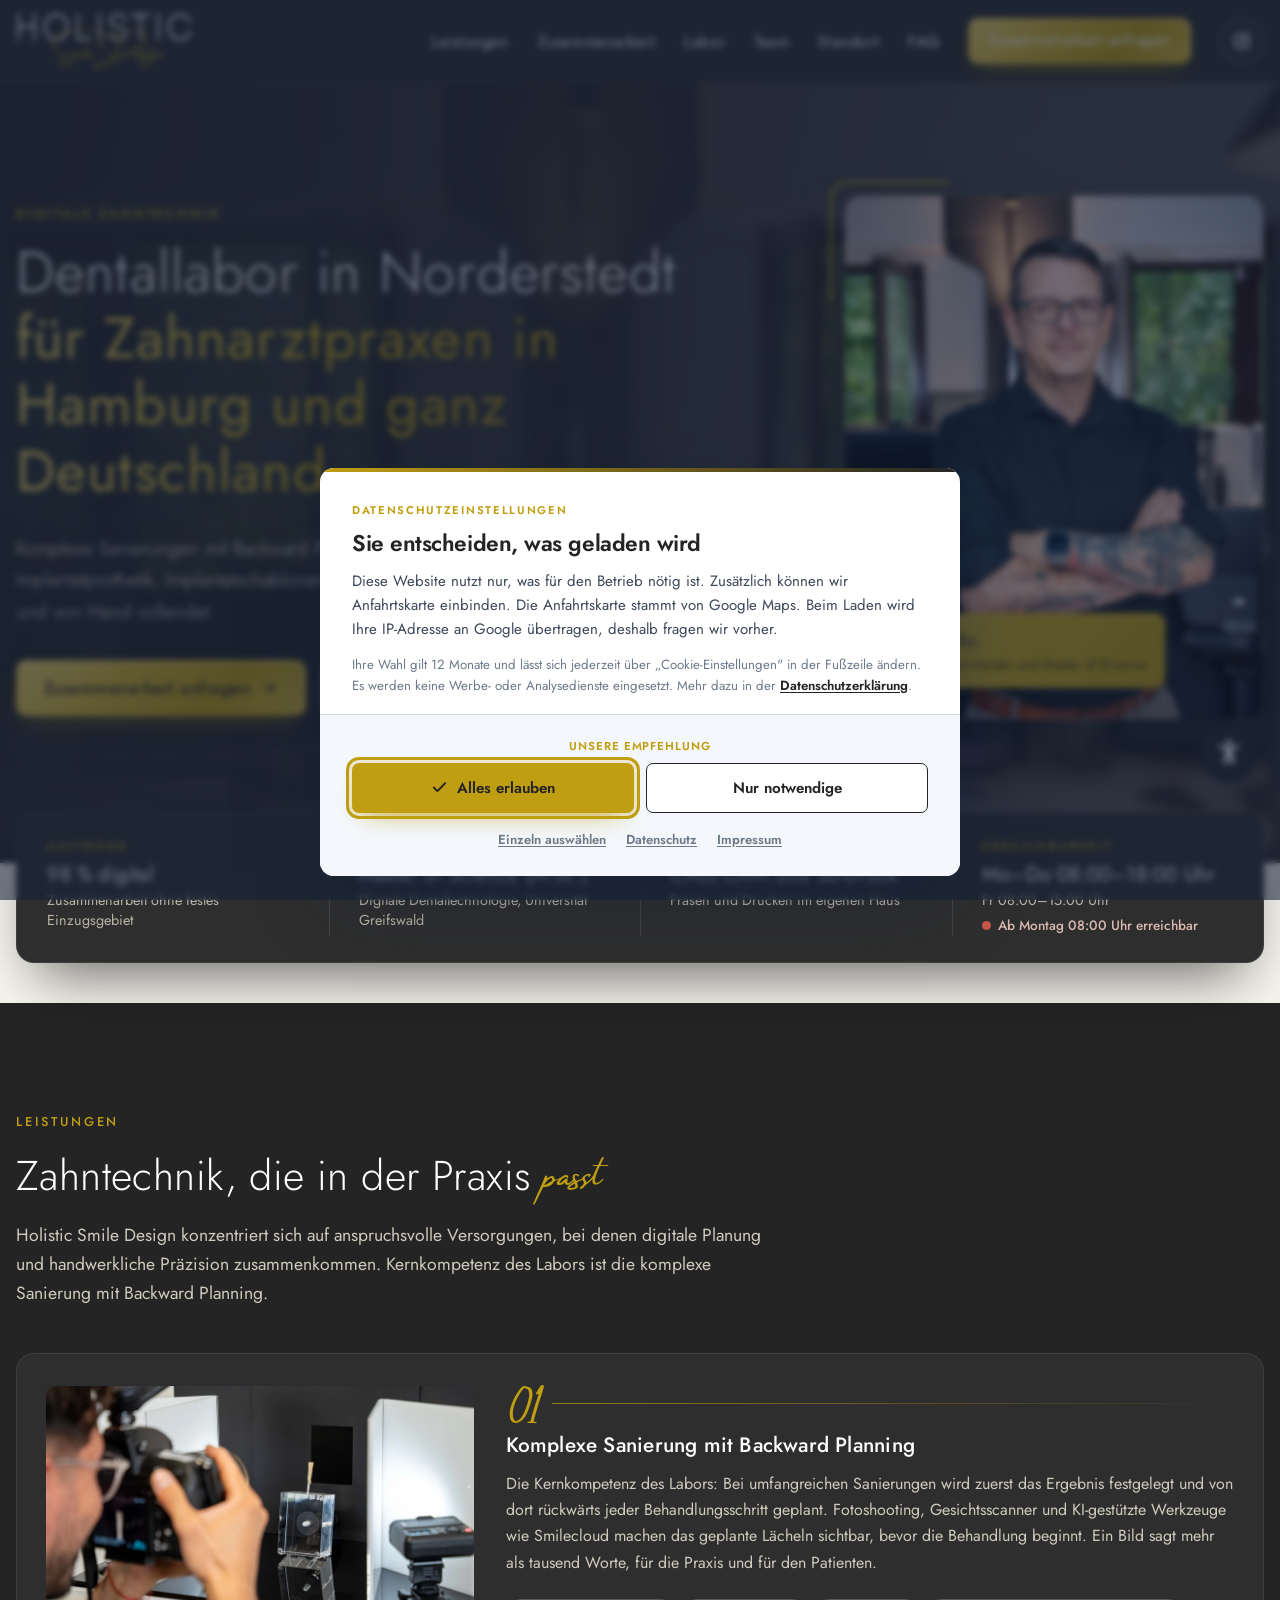
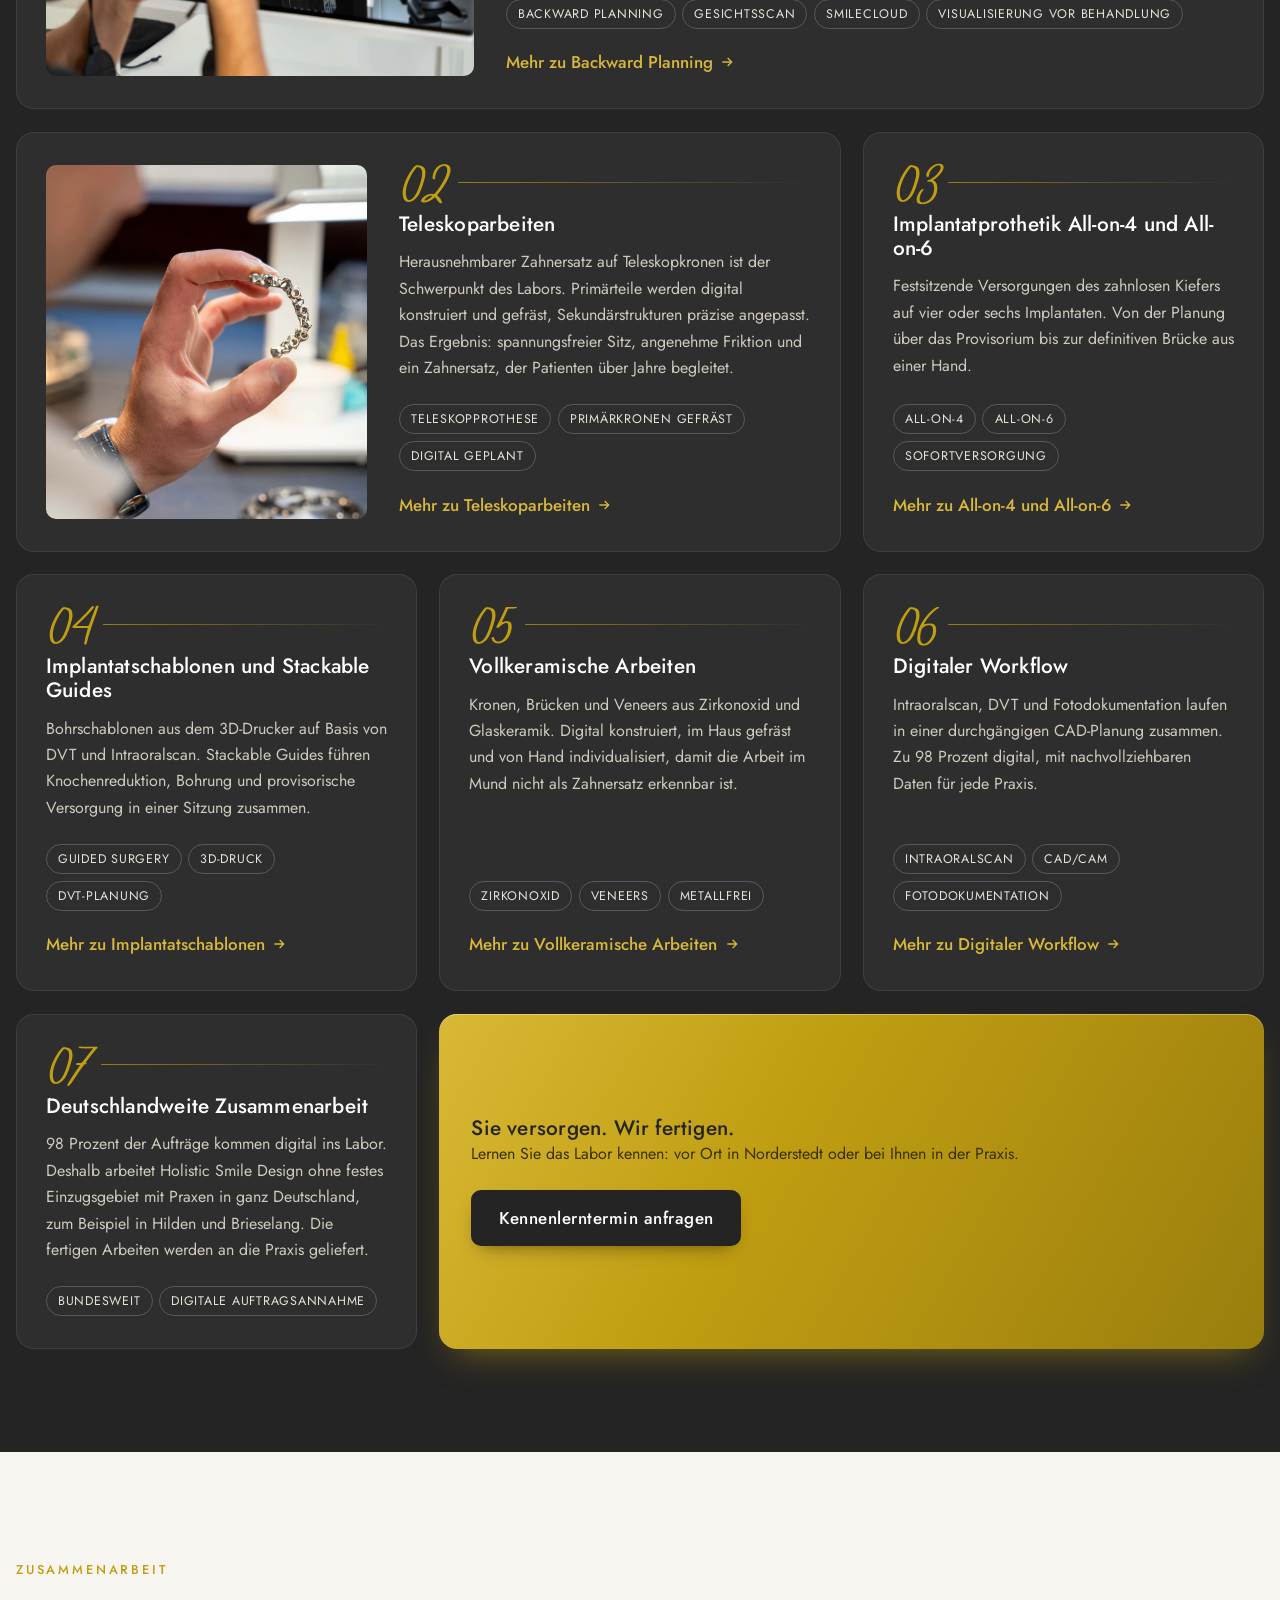
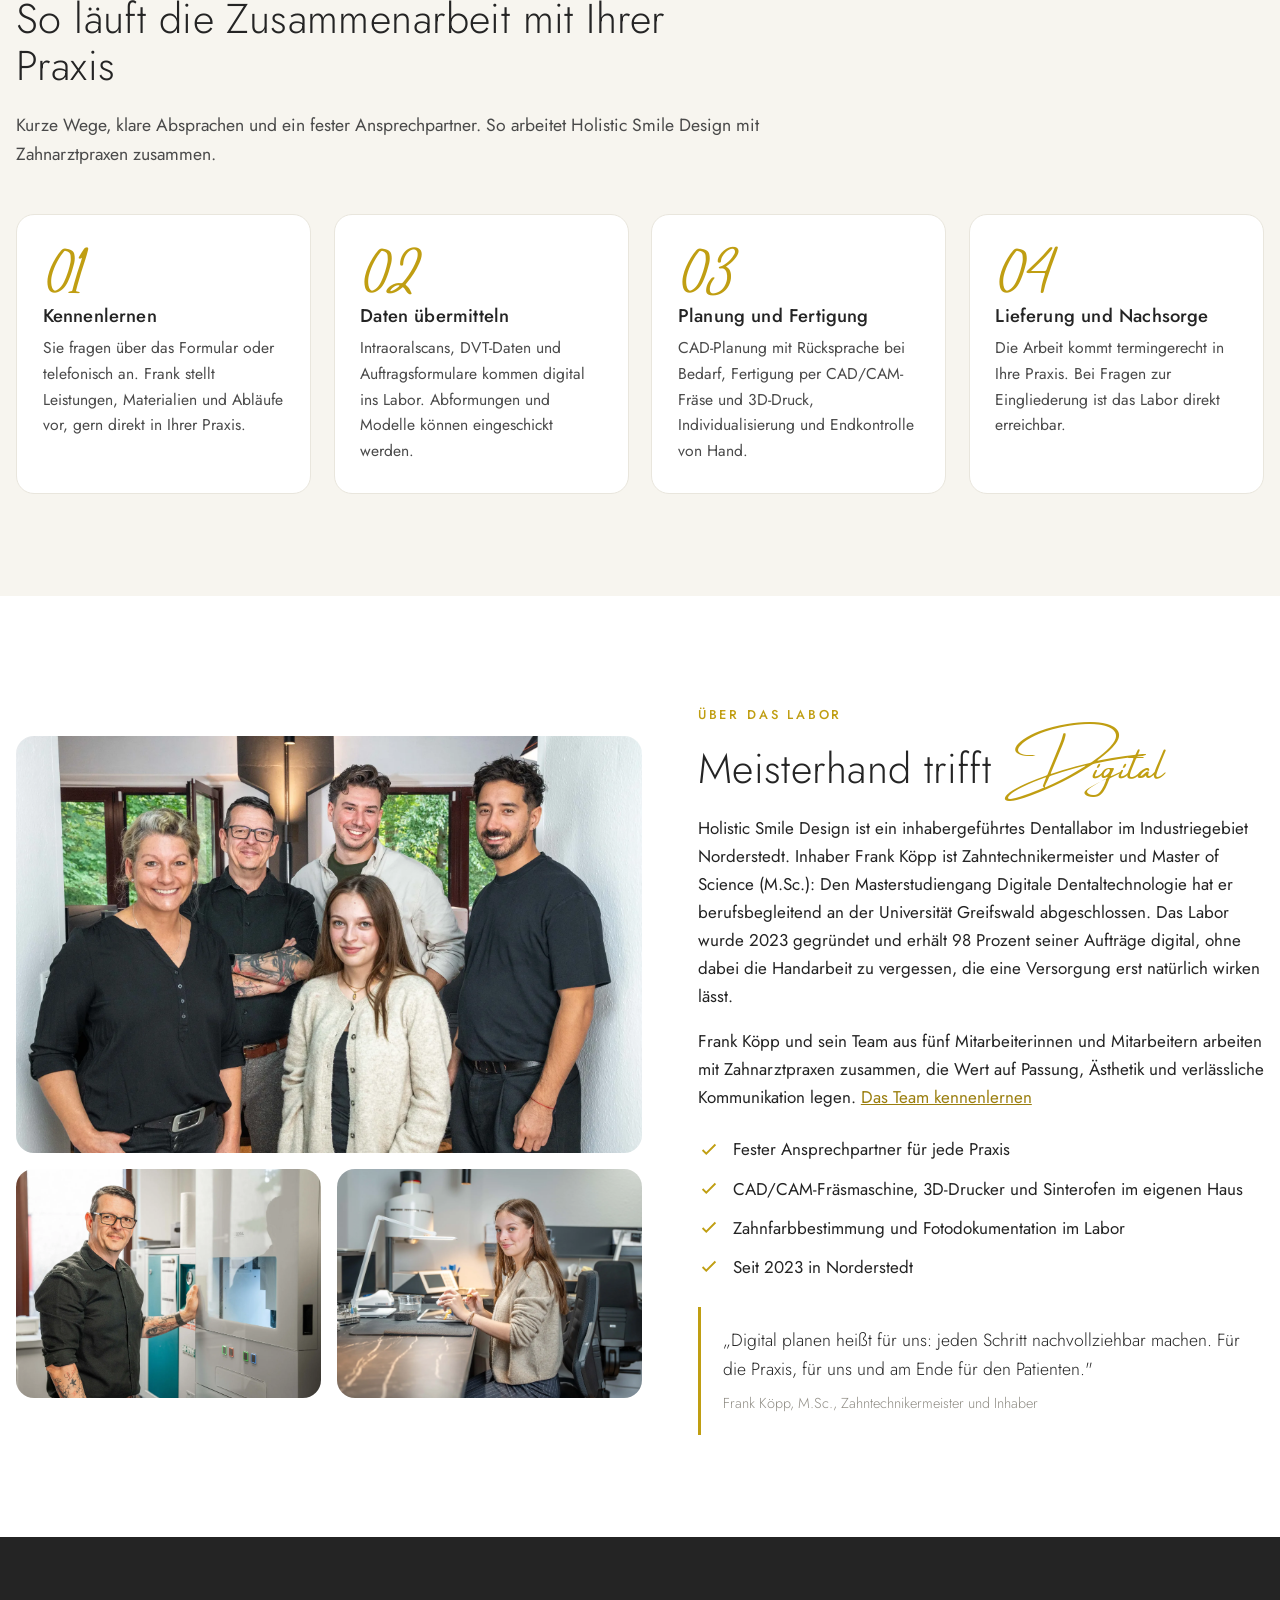
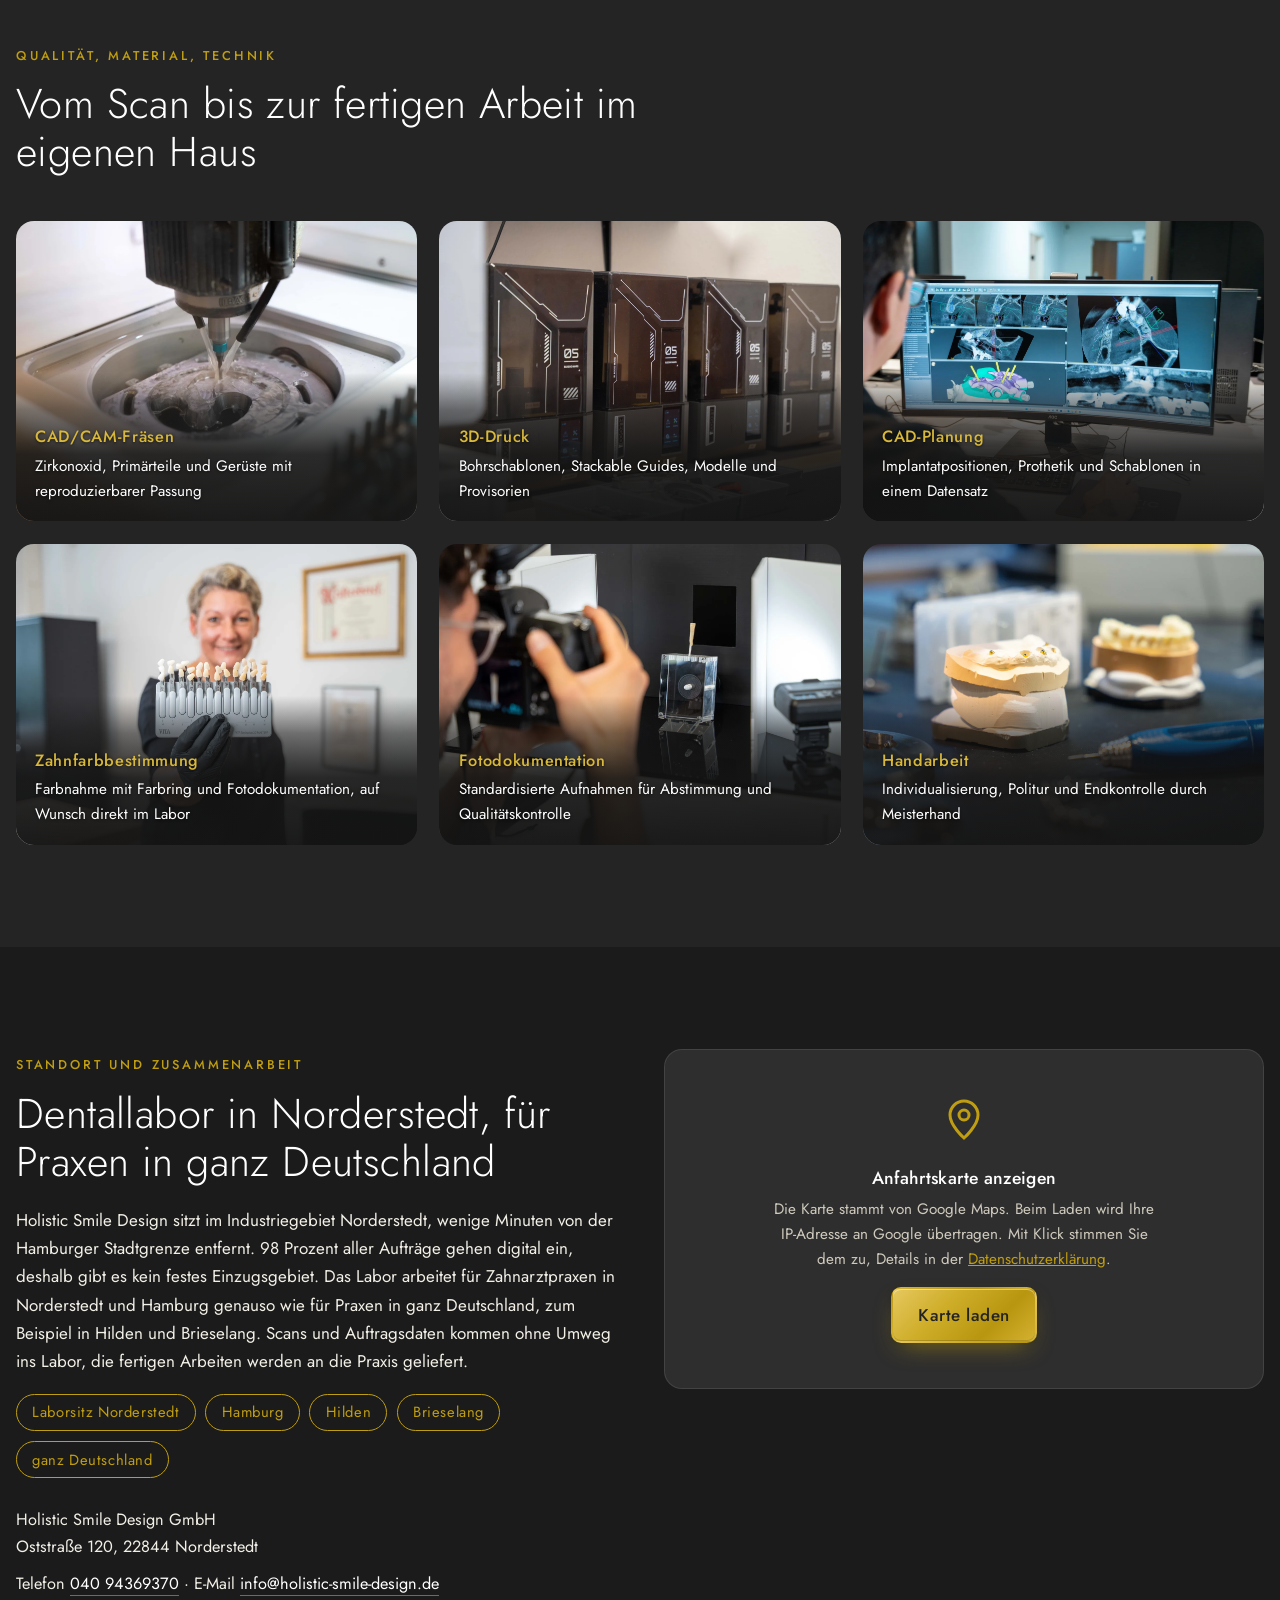
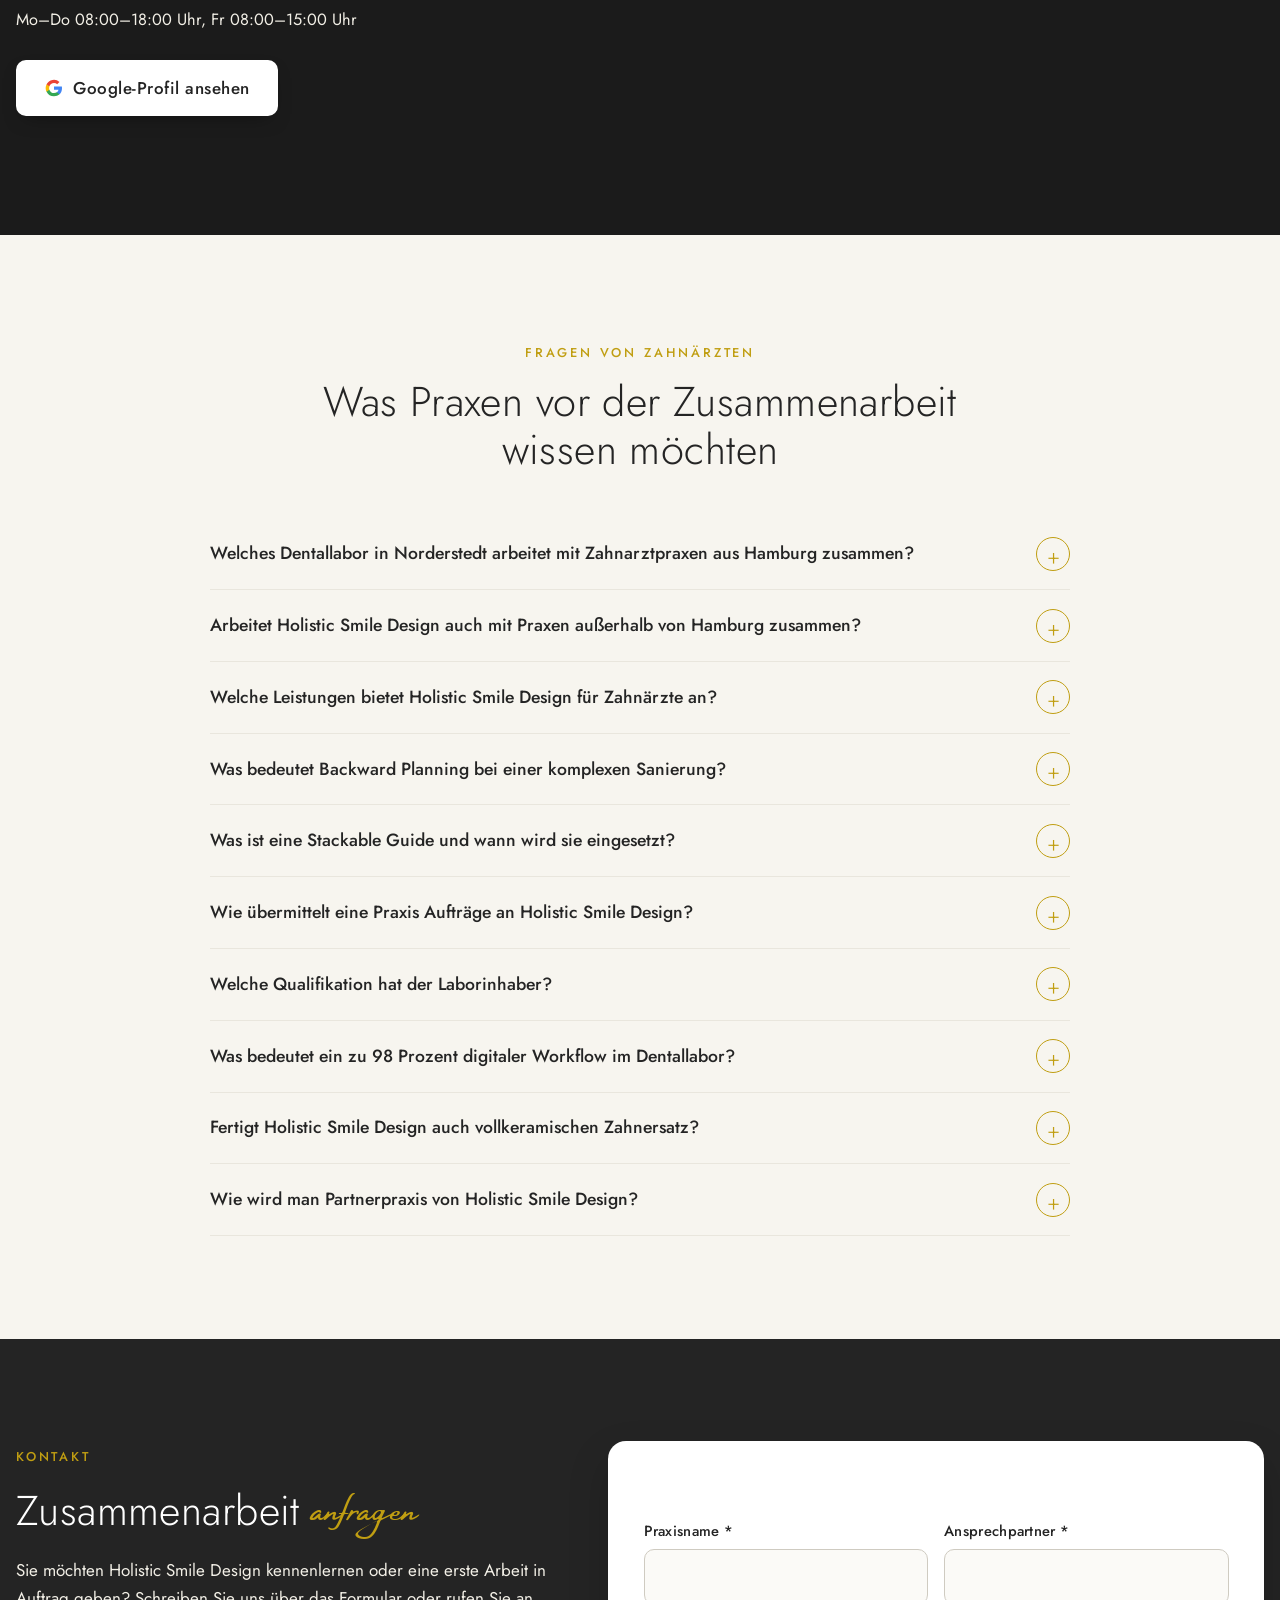
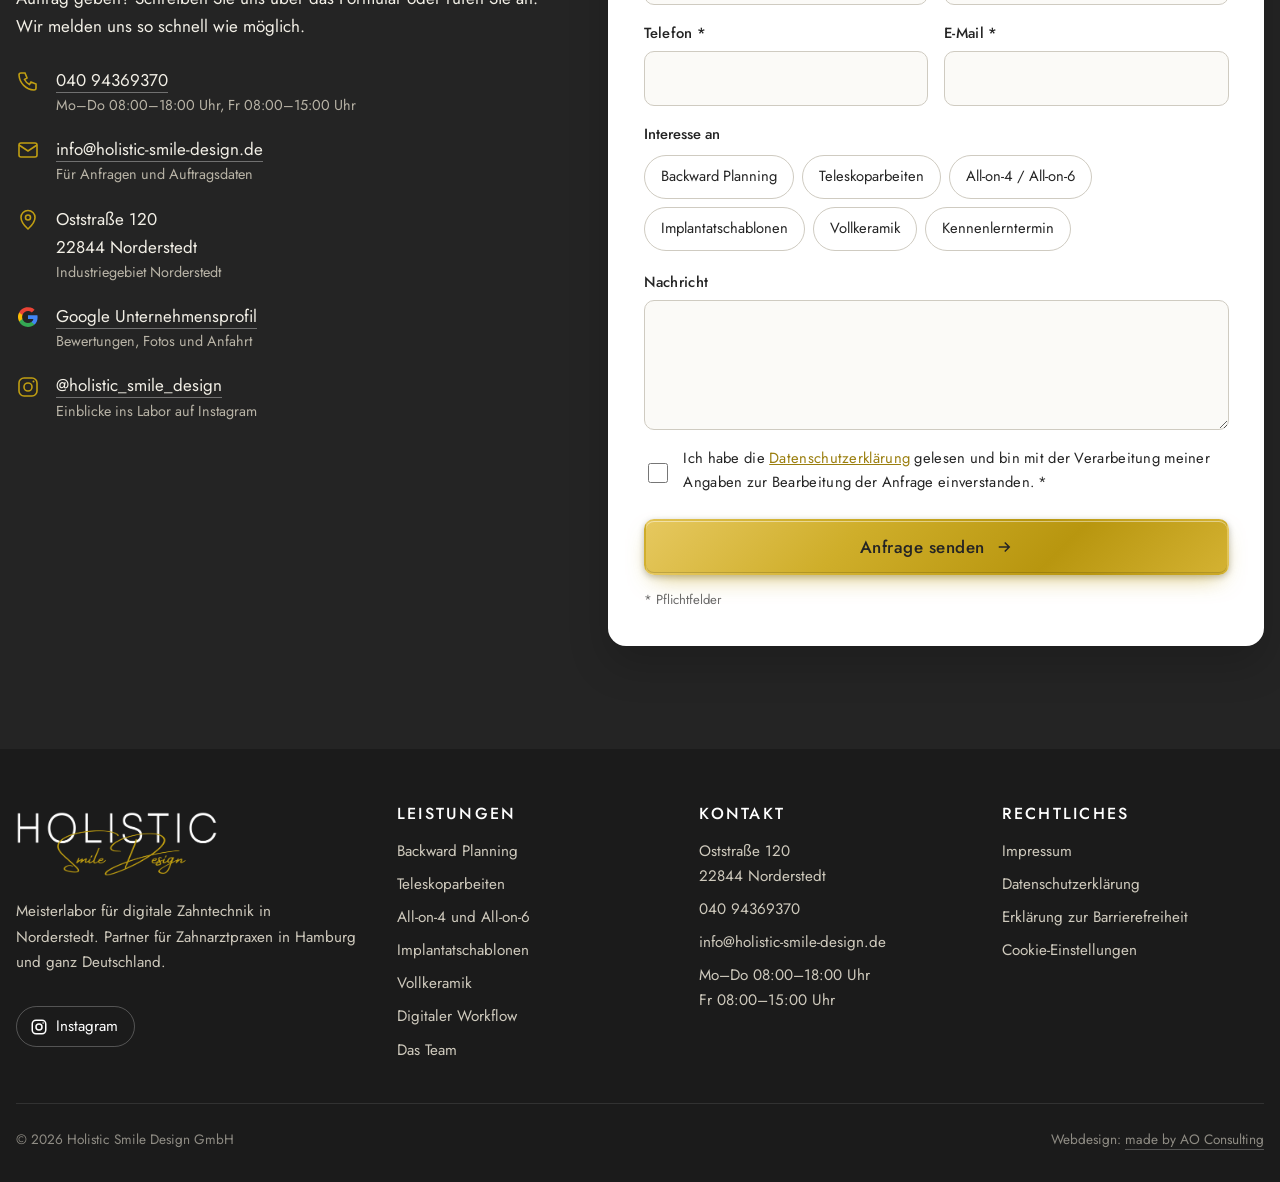
==== commit 6be736f6: "Rückmeldung Frank Köpp vom 29.09. eingebaut - Darstellungsfehler Handy: Karten 01 und 02 der Leistun" ====
--- a/website/index.html
+++ b/website/index.html
@@ -4,7 +4,7 @@
 <meta charset="utf-8">
 <meta name="viewport" content="width=device-width, initial-scale=1">
 <title>Dentallabor Norderstedt | Digitale Zahntechnik für Zahnarztpraxen | Holistic Smile Design</title>
-<meta name="description" content="Holistic Smile Design ist ein Meisterlabor für digitale Zahntechnik in Norderstedt bei Hamburg. Teleskoparbeiten, All-on-4, Implantatschablonen und Vollkeramik für Zahnarztpraxen in Hamburg und ganz Deutschland.">
+<meta name="description" content="Holistic Smile Design ist ein Meisterlabor für digitale Zahntechnik in Norderstedt bei Hamburg. Backward Planning, Teleskoparbeiten, All-on-4, Implantatschablonen und Vollkeramik für Zahnarztpraxen in Hamburg und ganz Deutschland.">
 <link rel="canonical" href="https://holistic-smile-design.de/">
 <meta name="robots" content="index,follow">
 <meta property="og:type" content="website">
@@ -66,14 +66,14 @@
       "@id": "https://holistic-smile-design.de/#labor",
       "name": "Holistic Smile Design GmbH",
       "alternateName": "Holistic Smile Design Dentallabor Norderstedt",
-      "description": "Meisterlabor für digitale Zahntechnik in Norderstedt bei Hamburg. Teleskoparbeiten, Implantatprothetik All-on-4 und All-on-6, Implantatschablonen, Stackable Guides und vollkeramischer Zahnersatz für Zahnarztpraxen.",
+      "description": "Meisterlabor für digitale Zahntechnik in Norderstedt bei Hamburg. Komplexe Sanierungen mit Backward Planning, Teleskoparbeiten, Implantatprothetik All-on-4 und All-on-6, Implantatschablonen, Stackable Guides und vollkeramischer Zahnersatz für Zahnarztpraxen.",
       "url": "https://holistic-smile-design.de/",
       "telephone": "+4940943693700",
       "email": "info@holistic-smile-design.de",
       "image": "https://holistic-smile-design.de/img/dentallabor-norderstedt-team-holistic-smile-design.jpg",
       "logo": "https://holistic-smile-design.de/img/favicon.svg",
       "priceRange": "$$",
-      "sameAs": ["https://www.google.com/search?q=Holistic+Smile+Design+Norderstedt"],
+      "sameAs": ["https://www.google.com/search?q=Holistic+Smile+Design+Norderstedt","https://www.instagram.com/holistic_smile_design/"],
       "address": {
         "@type": "PostalAddress",
         "streetAddress": "Oststraße 120",
@@ -94,12 +94,13 @@
         {"@type":"City","name":"Norderstedt"},
         {"@type":"City","name":"Hamburg"}
       ],
-      "founder": { "@type": "Person", "name": "Frank Köpp", "jobTitle": "Zahntechnikermeister, Master in Digitaler Dentaltechnologie" },
-      "knowsAbout": ["Teleskopprothetik","Implantatprothetik","All-on-4","All-on-6","Implantatschablonen","Stackable Guides","Vollkeramik","CAD/CAM","3D-Druck"],
+      "founder": { "@type": "Person", "name": "Frank Köpp", "honorificSuffix": "M.Sc.", "jobTitle": "Zahntechnikermeister, Master of Science Digitale Dentaltechnologie" },
+      "knowsAbout": ["Backward Planning","Digitale Behandlungsplanung","Teleskopprothetik","Implantatprothetik","All-on-4","All-on-6","Implantatschablonen","Stackable Guides","Vollkeramik","CAD/CAM","3D-Druck"],
       "hasOfferCatalog": {
         "@type": "OfferCatalog",
         "name": "Zahntechnische Leistungen",
         "itemListElement": [
+          {"@type":"Offer","itemOffered":{"@type":"Service","name":"Komplexe Sanierung mit Backward Planning","description":"Planung vom Ergebnis her mit Fotoshooting, Gesichtsscan und Visualisierung für den Patienten vor der Behandlung."}},
           {"@type":"Offer","itemOffered":{"@type":"Service","name":"Teleskoparbeiten","description":"Herausnehmbarer Zahnersatz auf Teleskopkronen, digital geplant und gefertigt."}},
           {"@type":"Offer","itemOffered":{"@type":"Service","name":"Implantatprothetik All-on-4 und All-on-6","description":"Festsitzende Versorgungen auf vier oder sechs Implantaten."}},
           {"@type":"Offer","itemOffered":{"@type":"Service","name":"Implantatschablonen und Stackable Guides","description":"Bohrschablonen und mehrteilige Führungssysteme aus dem 3D-Drucker."}},
@@ -114,10 +115,11 @@
       "mainEntity": [
         {"@type":"Question","name":"Welches Dentallabor in Norderstedt arbeitet mit Zahnarztpraxen aus Hamburg zusammen?","acceptedAnswer":{"@type":"Answer","text":"Holistic Smile Design ist ein Meisterlabor für digitale Zahntechnik in der Oststraße 120 in 22844 Norderstedt. Das Labor arbeitet mit Zahnarztpraxen in Norderstedt, Hamburg und ganz Deutschland zusammen. Erreichbar ist es montags bis donnerstags von 8 bis 18 Uhr und freitags von 8 bis 15 Uhr unter 040 94369370 oder info@holistic-smile-design.de."}},
         {"@type":"Question","name":"Arbeitet Holistic Smile Design auch mit Praxen außerhalb von Hamburg zusammen?","acceptedAnswer":{"@type":"Answer","text":"Ja. Holistic Smile Design erhält 98 Prozent der Aufträge digital und hat deshalb kein festes Einzugsgebiet. Das Labor in Norderstedt arbeitet mit Zahnarztpraxen in ganz Deutschland zusammen, zum Beispiel in Hilden und Brieselang. Die fertigen Arbeiten werden an die Praxis geliefert."}},
-        {"@type":"Question","name":"Welche Leistungen bietet Holistic Smile Design für Zahnärzte an?","acceptedAnswer":{"@type":"Answer","text":"Holistic Smile Design fertigt Teleskoparbeiten, Implantatprothetik nach dem All-on-4- und All-on-6-Konzept, Implantatschablonen, Stackable Guides und vollkeramische Arbeiten wie Kronen, Brücken und Veneers. Der Workflow ist zu 98 Prozent digital, von der Scandatei über die CAD-Planung bis zu CAD/CAM-Fräsen und 3D-Druck."}},
+        {"@type":"Question","name":"Welche Leistungen bietet Holistic Smile Design für Zahnärzte an?","acceptedAnswer":{"@type":"Answer","text":"Holistic Smile Design plant komplexe Sanierungen mit Backward Planning und fertigt Teleskoparbeiten, Implantatprothetik nach dem All-on-4- und All-on-6-Konzept, Implantatschablonen, Stackable Guides und vollkeramische Arbeiten wie Kronen, Brücken und Veneers. Der Workflow ist zu 98 Prozent digital, von der Scandatei über die CAD-Planung bis zu CAD/CAM-Fräsen und 3D-Druck."}},
+        {"@type":"Question","name":"Was bedeutet Backward Planning bei einer komplexen Sanierung?","acceptedAnswer":{"@type":"Answer","text":"Beim Backward Planning legt Holistic Smile Design gemeinsam mit der Praxis zuerst das angestrebte Endergebnis fest und plant von dort aus rückwärts jeden Behandlungsschritt. Grundlage sind ein Fotoshooting, ein Gesichtsscan und KI-gestützte Werkzeuge wie Smilecloud. Der Patient sieht so schon vor der Behandlung, wie sein Lächeln aussehen könnte, und die Praxis erhält einen abgestimmten Plan für Präparation, Provisorium und definitive Versorgung."}},
         {"@type":"Question","name":"Was ist eine Stackable Guide und wann wird sie eingesetzt?","acceptedAnswer":{"@type":"Answer","text":"Eine Stackable Guide ist ein mehrteiliges, stapelbares Schablonensystem für die Implantation. Auf einer fest verankerten Basisschablone werden nacheinander Knochenreduktions-, Bohr- und Prothetikschablonen aufgesteckt. So lassen sich Implantate und die provisorische Versorgung in einer Sitzung präzise nach der digitalen Planung umsetzen, vor allem bei All-on-4 und All-on-6."}},
         {"@type":"Question","name":"Wie übermittelt eine Praxis Aufträge an Holistic Smile Design?","acceptedAnswer":{"@type":"Answer","text":"Praxen übermitteln Intraoralscans, DVT-Daten und Auftragsformulare digital an Holistic Smile Design. Konventionelle Abformungen und Modelle können per Post oder Kurier eingeschickt werden. Vor der ersten Zusammenarbeit klärt das Labor Schnittstellen und Ablauf in einem persönlichen Gespräch."}},
-        {"@type":"Question","name":"Welche Qualifikation hat der Laborinhaber?","acceptedAnswer":{"@type":"Answer","text":"Frank Köpp, Inhaber von Holistic Smile Design, ist Zahntechnikermeister und hat berufsbegleitend den Master in Digitaler Dentaltechnologie an der Universität Greifswald abgeschlossen. Der Studiengang vermittelt vertiefte Kenntnisse in CAD/CAM, digitaler Implantatplanung und additiver Fertigung."}},
+        {"@type":"Question","name":"Welche Qualifikation hat der Laborinhaber?","acceptedAnswer":{"@type":"Answer","text":"Frank Köpp, Inhaber von Holistic Smile Design, ist Zahntechnikermeister und Master of Science (M.Sc.). Den Masterstudiengang Digitale Dentaltechnologie hat er berufsbegleitend an der Universität Greifswald abgeschlossen. Der Studiengang vermittelt vertiefte Kenntnisse in CAD/CAM, digitaler Implantatplanung und additiver Fertigung."}},
         {"@type":"Question","name":"Was bedeutet ein zu 98 Prozent digitaler Workflow im Dentallabor?","acceptedAnswer":{"@type":"Answer","text":"Bei Holistic Smile Design werden Planung, Konstruktion und Fertigung fast vollständig am Rechner und mit CAD/CAM-Maschinen und 3D-Druckern umgesetzt. Manuelle Arbeitsschritte bleiben dort, wo sie das Ergebnis verbessern, etwa bei der Individualisierung von Keramik und der Endkontrolle. Für Praxen bedeutet das reproduzierbare Passung, kurze Abstimmungswege und nachvollziehbare Planungsdaten."}},
         {"@type":"Question","name":"Fertigt Holistic Smile Design auch vollkeramischen Zahnersatz?","acceptedAnswer":{"@type":"Answer","text":"Ja. Holistic Smile Design fertigt vollkeramische Kronen, Brücken und Veneers und baut diesen Bereich gezielt aus. Die Konstruktion erfolgt digital, die Fertigung auf der eigenen CAD/CAM-Fräsmaschine, die Individualisierung von Hand."}},
         {"@type":"Question","name":"Wie wird man Partnerpraxis von Holistic Smile Design?","acceptedAnswer":{"@type":"Answer","text":"Zahnarztpraxen füllen das Kontaktformular auf holistic-smile-design.de aus oder rufen unter 040 94369370 an. Das Labor meldet sich, stellt Leistungen und Abläufe vor und vereinbart auf Wunsch einen Termin im Labor in Norderstedt oder in der Praxis."}}
@@ -126,7 +128,7 @@
   ]
 }
 </script>
-<link rel="stylesheet" href="assets/stil.css?v=1">
+<link rel="stylesheet" href="assets/stil.css?v=2">
 </head>
 <body>
 <a class="sprung" href="#inhalt">Zum Inhalt springen</a>
@@ -145,9 +147,11 @@
         <li><a href="#leistungen">Leistungen</a></li>
         <li><a href="#ablauf">Zusammenarbeit</a></li>
         <li><a href="#labor">Labor</a></li>
+        <li><a href="team.html">Team</a></li>
         <li><a href="#einzugsgebiet">Standort</a></li>
         <li><a href="#faq">FAQ</a></li>
         <li><a class="btn btn-gold" href="#kontakt">Zusammenarbeit anfragen</a></li>
+        <li><a class="insta" href="https://www.instagram.com/holistic_smile_design/" rel="noopener" target="_blank" aria-label="Holistic Smile Design auf Instagram (öffnet in neuem Fenster)"><svg viewBox="0 0 24 24" fill="none" stroke="currentColor" stroke-width="2" aria-hidden="true"><rect x="3" y="3" width="18" height="18" rx="5"/><circle cx="12" cy="12" r="4"/><circle cx="17.5" cy="6.5" r="1" fill="currentColor" stroke="none"/></svg><span class="insta-text">Instagram</span></a></li>
       </ul>
     </nav>
   </div>
@@ -167,7 +171,7 @@
     <div class="hero-text">
       <span class="kicker">Digitale Zahntechnik</span>
       <h1 id="h1"><span>Dentallabor in Norderstedt</span><span class="ort">für Zahnarztpraxen in Hamburg und ganz Deutschland</span></h1>
-      <p>Teleskoparbeiten, Implantatprothetik, Implantatschablonen und Vollkeramik: digital geplant und von Hand vollendet.</p>
+      <p>Komplexe Sanierungen mit Backward Planning, Teleskoparbeiten, Implantatprothetik, Implantatschablonen und Vollkeramik: digital geplant und von Hand vollendet.</p>
       <div class="hero-cta">
         <a class="btn btn-gold" href="#kontakt">Zusammenarbeit anfragen
           <svg viewBox="0 0 24 24" fill="none" stroke="currentColor" stroke-width="2" aria-hidden="true"><path d="M5 12h14M13 6l6 6-6 6"/></svg></a>
@@ -179,7 +183,7 @@
         <source srcset="img/zahntechnikermeister-frank-koepp-dentallabor-norderstedt.webp" type="image/webp">
         <img src="img/zahntechnikermeister-frank-koepp-dentallabor-norderstedt.jpg" alt="Frank Köpp, Zahntechnikermeister und Inhaber von Holistic Smile Design, in seinem Dentallabor in Norderstedt" width="1440" height="1800" fetchpriority="high" decoding="async">
       </picture>
-      <div class="hero-name"><strong>Frank Köpp</strong><span>Inhaber und Zahntechnikermeister</span></div>
+      <div class="hero-name"><strong>Frank Köpp, M.Sc.</strong><span>Inhaber, Zahntechnikermeister und Master of Science</span></div>
     </div>
   </div>
 </section>
@@ -189,7 +193,7 @@
   <div class="container">
     <ul>
       <li><span class="lbl">Aufträge</span><strong>98 % digital</strong><span>Zusammenarbeit ohne festes Einzugsgebiet</span></li>
-      <li><span class="lbl">Qualifikation</span><strong>Master Digitale Dentaltechnologie</strong><span>Universität Greifswald</span></li>
+      <li><span class="lbl">Qualifikation</span><strong>Master of Science (M.Sc.)</strong><span>Digitale Dentaltechnologie, Universität Greifswald</span></li>
       <li><span class="lbl">Fertigung</span><strong>CAD/CAM und 3D-Druck</strong><span>Fräsen und Drucken im eigenen Haus</span></li>
       <li><span class="lbl">Erreichbarkeit</span><strong>Mo–Do 08:00–18:00 Uhr</strong><span>Fr 08:00–15:00 Uhr</span><span class="status" id="status" data-offen="false" aria-live="polite">Erreichbarkeit wird geladen</span></li>
     </ul>
@@ -202,16 +206,29 @@
     <div class="kopfzeile">
       <span class="kicker">Leistungen</span>
       <h2 id="h-leistungen">Zahntechnik, die in der Praxis <span class="script">passt</span></h2>
-      <p>Holistic Smile Design konzentriert sich auf anspruchsvolle Versorgungen, bei denen digitale Planung und handwerkliche Präzision zusammenkommen.</p>
+      <p>Holistic Smile Design konzentriert sich auf anspruchsvolle Versorgungen, bei denen digitale Planung und handwerkliche Präzision zusammenkommen. Kernkompetenz des Labors ist die komplexe Sanierung mit Backward Planning.</p>
     </div>
     <div class="karten">
-      <article class="karte karte-breit">
-        <picture>
-          <source srcset="img/teleskoparbeit-handarbeit-zahntechniker-norderstedt.webp" type="image/webp">
-          <img src="img/teleskoparbeit-handarbeit-zahntechniker-norderstedt.jpg" alt="Zahntechniker prüft eine Teleskoparbeit unter der Lupe am Arbeitsplatz im Dentallabor Norderstedt" width="1800" height="1200" loading="lazy" decoding="async">
+      <article class="karte karte-breit karte-kern">
+        <picture>
+          <source srcset="img/fotodokumentation-zahnfarbe-dentallabor-norderstedt.webp" type="image/webp">
+          <img src="img/fotodokumentation-zahnfarbe-dentallabor-norderstedt.jpg" alt="Fotodokumentation im Fotostudio des Dentallabors Holistic Smile Design als Grundlage für das Backward Planning" width="1800" height="1200" loading="lazy" decoding="async">
         </picture>
         <div>
           <div class="nr" aria-hidden="true">01</div>
+          <h3>Komplexe Sanierung mit Backward Planning</h3>
+          <p>Die Kernkompetenz des Labors: Bei umfangreichen Sanierungen wird zuerst das Ergebnis festgelegt und von dort rückwärts jeder Behandlungsschritt geplant. Fotoshooting, Gesichtsscanner und KI-gestützte Werkzeuge wie Smilecloud machen das geplante Lächeln sichtbar, bevor die Behandlung beginnt. Ein Bild sagt mehr als tausend Worte, für die Praxis und für den Patienten.</p>
+          <div class="tags"><span>Backward Planning</span><span>Gesichtsscan</span><span>Smilecloud</span><span>Visualisierung vor Behandlung</span></div>
+          <a class="mehr" href="backward-planning-norderstedt.html">Mehr zu Backward Planning<svg viewBox="0 0 24 24" width="16" height="16" fill="none" stroke="currentColor" stroke-width="2" aria-hidden="true"><path d="M5 12h14M13 6l6 6-6 6"/></svg></a>
+        </div>
+      </article>
+      <article class="karte karte-breit">
+        <picture>
+          <source srcset="img/teleskopgeruest-zahntechniker-dentallabor-norderstedt.webp" type="image/webp">
+          <img src="img/teleskopgeruest-zahntechniker-dentallabor-norderstedt.jpg" alt="Zahntechniker hält ein gefrästes Teleskopgerüst im Dentallabor Holistic Smile Design in Norderstedt" width="1800" height="1200" loading="lazy" decoding="async">
+        </picture>
+        <div>
+          <div class="nr" aria-hidden="true">02</div>
           <h3>Teleskoparbeiten</h3>
           <p>Herausnehmbarer Zahnersatz auf Teleskopkronen ist der Schwerpunkt des Labors. Primärteile werden digital konstruiert und gefräst, Sekundärstrukturen präzise angepasst. Das Ergebnis: spannungsfreier Sitz, angenehme Friktion und ein Zahnersatz, der Patienten über Jahre begleitet.</p>
           <div class="tags"><span>Teleskopprothese</span><span>Primärkronen gefräst</span><span>Digital geplant</span></div>
@@ -219,35 +236,35 @@
         </div>
       </article>
       <article class="karte">
-        <div class="nr" aria-hidden="true">02</div>
+        <div class="nr" aria-hidden="true">03</div>
         <h3>Implantatprothetik All-on-4 und All-on-6</h3>
         <p>Festsitzende Versorgungen des zahnlosen Kiefers auf vier oder sechs Implantaten. Von der Planung über das Provisorium bis zur definitiven Brücke aus einer Hand.</p>
         <div class="tags"><span>All-on-4</span><span>All-on-6</span><span>Sofortversorgung</span></div>
           <a class="mehr" href="all-on-4-all-on-6-norderstedt.html">Mehr zu All-on-4 und All-on-6<svg viewBox="0 0 24 24" width="16" height="16" fill="none" stroke="currentColor" stroke-width="2" aria-hidden="true"><path d="M5 12h14M13 6l6 6-6 6"/></svg></a>
       </article>
       <article class="karte">
-        <div class="nr" aria-hidden="true">03</div>
+        <div class="nr" aria-hidden="true">04</div>
         <h3>Implantatschablonen und Stackable Guides</h3>
         <p>Bohrschablonen aus dem 3D-Drucker auf Basis von DVT und Intraoralscan. Stackable Guides führen Knochenreduktion, Bohrung und provisorische Versorgung in einer Sitzung zusammen.</p>
         <div class="tags"><span>Guided Surgery</span><span>3D-Druck</span><span>DVT-Planung</span></div>
           <a class="mehr" href="implantatschablonen-stackable-guides-norderstedt.html">Mehr zu Implantatschablonen<svg viewBox="0 0 24 24" width="16" height="16" fill="none" stroke="currentColor" stroke-width="2" aria-hidden="true"><path d="M5 12h14M13 6l6 6-6 6"/></svg></a>
       </article>
       <article class="karte">
-        <div class="nr" aria-hidden="true">04</div>
+        <div class="nr" aria-hidden="true">05</div>
         <h3>Vollkeramische Arbeiten</h3>
         <p>Kronen, Brücken und Veneers aus Zirkonoxid und Glaskeramik. Digital konstruiert, im Haus gefräst und von Hand individualisiert, damit die Arbeit im Mund nicht als Zahnersatz erkennbar ist.</p>
         <div class="tags"><span>Zirkonoxid</span><span>Veneers</span><span>Metallfrei</span></div>
           <a class="mehr" href="vollkeramik-norderstedt.html">Mehr zu Vollkeramische Arbeiten<svg viewBox="0 0 24 24" width="16" height="16" fill="none" stroke="currentColor" stroke-width="2" aria-hidden="true"><path d="M5 12h14M13 6l6 6-6 6"/></svg></a>
       </article>
       <article class="karte">
-        <div class="nr" aria-hidden="true">05</div>
+        <div class="nr" aria-hidden="true">06</div>
         <h3>Digitaler Workflow</h3>
         <p>Intraoralscan, DVT und Fotodokumentation laufen in einer durchgängigen CAD-Planung zusammen. Zu 98 Prozent digital, mit nachvollziehbaren Daten für jede Praxis.</p>
         <div class="tags"><span>Intraoralscan</span><span>CAD/CAM</span><span>Fotodokumentation</span></div>
           <a class="mehr" href="digitaler-workflow-dentallabor-norderstedt.html">Mehr zu Digitaler Workflow<svg viewBox="0 0 24 24" width="16" height="16" fill="none" stroke="currentColor" stroke-width="2" aria-hidden="true"><path d="M5 12h14M13 6l6 6-6 6"/></svg></a>
       </article>
-      <article class="karte">
-        <div class="nr" aria-hidden="true">06</div>
+      <article class="karte karte-voll">
+        <div class="nr" aria-hidden="true">07</div>
         <h3>Deutschlandweite Zusammenarbeit</h3>
         <p>98 Prozent der Aufträge kommen digital ins Labor. Deshalb arbeitet Holistic Smile Design ohne festes Einzugsgebiet mit Praxen in ganz Deutschland, zum Beispiel in Hilden und Brieselang. Die fertigen Arbeiten werden an die Praxis geliefert.</p>
         <div class="tags"><span>Bundesweit</span><span>Digitale Auftragsannahme</span></div>
@@ -297,8 +314,8 @@
     <div>
       <span class="kicker">Über das Labor</span>
       <h2 id="h-labor">Meisterhand trifft <span class="script">Digital</span></h2>
-      <p>Holistic Smile Design ist ein inhabergeführtes Dentallabor im Industriegebiet Norderstedt. Inhaber Frank Köpp ist Zahntechnikermeister und hat berufsbegleitend den Master in Digitaler Dentaltechnologie an der Universität Greifswald abgeschlossen. Das Labor wurde 2023 gegründet und erhält 98 Prozent seiner Aufträge digital, ohne dabei die Handarbeit zu vergessen, die eine Versorgung erst natürlich wirken lässt.</p>
-      <p>Frank Köpp und sein Team aus fünf Mitarbeiterinnen und Mitarbeitern arbeiten mit Zahnarztpraxen zusammen, die Wert auf Passung, Ästhetik und verlässliche Kommunikation legen.</p>
+      <p>Holistic Smile Design ist ein inhabergeführtes Dentallabor im Industriegebiet Norderstedt. Inhaber Frank Köpp ist Zahntechnikermeister und Master of Science (M.Sc.): Den Masterstudiengang Digitale Dentaltechnologie hat er berufsbegleitend an der Universität Greifswald abgeschlossen. Das Labor wurde 2023 gegründet und erhält 98 Prozent seiner Aufträge digital, ohne dabei die Handarbeit zu vergessen, die eine Versorgung erst natürlich wirken lässt.</p>
+      <p>Frank Köpp und sein Team aus fünf Mitarbeiterinnen und Mitarbeitern arbeiten mit Zahnarztpraxen zusammen, die Wert auf Passung, Ästhetik und verlässliche Kommunikation legen. <a href="team.html" style="color:var(--gold-dunkel)">Das Team kennenlernen</a></p>
       <ul class="merkmale">
         <li><svg viewBox="0 0 24 24" fill="none" stroke="currentColor" stroke-width="2" aria-hidden="true"><path d="M5 12l4 4L19 6"/></svg><span>Fester Ansprechpartner für jede Praxis</span></li>
         <li><svg viewBox="0 0 24 24" fill="none" stroke="currentColor" stroke-width="2" aria-hidden="true"><path d="M5 12l4 4L19 6"/></svg><span>CAD/CAM-Fräsmaschine, 3D-Drucker und Sinterofen im eigenen Haus</span></li>
@@ -307,7 +324,7 @@
       </ul>
       <blockquote>
         <p style="margin:0">„Digital planen heißt für uns: jeden Schritt nachvollziehbar machen. Für die Praxis, für uns und am Ende für den Patienten."</p>
-        <footer>Frank Köpp, Zahntechnikermeister und Inhaber</footer>
+        <footer>Frank Köpp, M.Sc., Zahntechnikermeister und Inhaber</footer>
       </blockquote>
     </div>
   </div>
@@ -413,7 +430,11 @@
       </details>
       <details>
         <summary><h3 class="faq__q">Welche Leistungen bietet Holistic Smile Design für Zahnärzte an?</h3></summary>
-        <p>Holistic Smile Design fertigt Teleskoparbeiten, Implantatprothetik nach dem All-on-4- und All-on-6-Konzept, Implantatschablonen, Stackable Guides und vollkeramische Arbeiten wie Kronen, Brücken und Veneers. Der Workflow ist zu 98 Prozent digital, von der Scandatei über die CAD-Planung bis zu CAD/CAM-Fräsen und 3D-Druck.</p>
+        <p>Holistic Smile Design plant komplexe Sanierungen mit Backward Planning und fertigt Teleskoparbeiten, Implantatprothetik nach dem All-on-4- und All-on-6-Konzept, Implantatschablonen, Stackable Guides und vollkeramische Arbeiten wie Kronen, Brücken und Veneers. Der Workflow ist zu 98 Prozent digital, von der Scandatei über die CAD-Planung bis zu CAD/CAM-Fräsen und 3D-Druck.</p>
+      </details>
+      <details>
+        <summary><h3 class="faq__q">Was bedeutet Backward Planning bei einer komplexen Sanierung?</h3></summary>
+        <p>Beim Backward Planning legt Holistic Smile Design gemeinsam mit der Praxis zuerst das angestrebte Endergebnis fest und plant von dort aus rückwärts jeden Behandlungsschritt. Grundlage sind ein Fotoshooting, ein Gesichtsscan und KI-gestützte Werkzeuge wie Smilecloud. Der Patient sieht so schon vor der Behandlung, wie sein Lächeln aussehen könnte, und die Praxis erhält einen abgestimmten Plan für Präparation, Provisorium und definitive Versorgung.</p>
       </details>
       <details>
         <summary><h3 class="faq__q">Was ist eine Stackable Guide und wann wird sie eingesetzt?</h3></summary>
@@ -425,7 +446,7 @@
       </details>
       <details>
         <summary><h3 class="faq__q">Welche Qualifikation hat der Laborinhaber?</h3></summary>
-        <p>Frank Köpp, Inhaber von Holistic Smile Design, ist Zahntechnikermeister und hat berufsbegleitend den Master in Digitaler Dentaltechnologie an der Universität Greifswald abgeschlossen. Der Studiengang vermittelt vertiefte Kenntnisse in CAD/CAM, digitaler Implantatplanung und additiver Fertigung.</p>
+        <p>Frank Köpp, Inhaber von Holistic Smile Design, ist Zahntechnikermeister und Master of Science (M.Sc.). Den Masterstudiengang Digitale Dentaltechnologie hat er berufsbegleitend an der Universität Greifswald abgeschlossen. Der Studiengang vermittelt vertiefte Kenntnisse in CAD/CAM, digitaler Implantatplanung und additiver Fertigung.</p>
       </details>
       <details>
         <summary><h3 class="faq__q">Was bedeutet ein zu 98 Prozent digitaler Workflow im Dentallabor?</h3></summary>
@@ -455,6 +476,7 @@
         <li><svg viewBox="0 0 24 24" fill="none" stroke="currentColor" stroke-width="1.6" aria-hidden="true"><rect x="3" y="5" width="18" height="14" rx="2"/><path d="M3 7l9 6 9-6"/></svg><div><a href="mailto:info@holistic-smile-design.de">info@holistic-smile-design.de</a><small>Für Anfragen und Auftragsdaten</small></div></li>
         <li><svg viewBox="0 0 24 24" fill="none" stroke="currentColor" stroke-width="1.6" aria-hidden="true"><path d="M12 21s7-6.2 7-11.5A7 7 0 0 0 5 9.5C5 14.8 12 21 12 21z"/><circle cx="12" cy="9.5" r="2.5"/></svg><div>Oststraße 120<br>22844 Norderstedt<small>Industriegebiet Norderstedt</small></div></li>
               <li><svg style="width:24px;height:24px;flex:none;margin-top:.2rem" viewBox="0 0 24 24" aria-hidden="true"><path fill="#4285F4" d="M21.6 12.2c0-.7-.1-1.4-.2-2H12v3.9h5.4a4.6 4.6 0 0 1-2 3v2.5h3.2c1.9-1.7 3-4.3 3-7.4z"/><path fill="#34A853" d="M12 22c2.7 0 5-.9 6.6-2.4l-3.2-2.5c-.9.6-2 1-3.4 1-2.6 0-4.8-1.8-5.6-4.1H3.1v2.6A10 10 0 0 0 12 22z"/><path fill="#FBBC05" d="M6.4 14a6 6 0 0 1 0-3.9V7.5H3.1a10 10 0 0 0 0 9z"/><path fill="#EA4335" d="M12 6c1.5 0 2.8.5 3.8 1.5l2.8-2.8A10 10 0 0 0 3.1 7.5L6.4 10c.8-2.3 3-4 5.6-4z"/></svg><div><a href="https://www.google.com/search?q=Holistic+Smile+Design+Norderstedt" rel="noopener" target="_blank">Google Unternehmensprofil</a><small>Bewertungen, Fotos und Anfahrt</small></div></li>
+        <li><svg viewBox="0 0 24 24" fill="none" stroke="currentColor" stroke-width="1.6" aria-hidden="true"><rect x="3" y="3" width="18" height="18" rx="5"/><circle cx="12" cy="12" r="4"/><circle cx="17.5" cy="6.5" r="1" fill="currentColor" stroke="none"/></svg><div><a href="https://www.instagram.com/holistic_smile_design/" rel="noopener" target="_blank">@holistic_smile_design</a><small>Einblicke ins Labor auf Instagram</small></div></li>
       </ul>
     </div>
     <form class="formular" id="formular" novalidate data-gesendet="false" aria-labelledby="h-formular">
@@ -474,6 +496,7 @@
         <fieldset>
           <legend>Interesse an</legend>
           <div class="chips">
+            <label><input type="checkbox" name="interesse" value="Backward Planning"><span>Backward Planning</span></label>
             <label><input type="checkbox" name="interesse" value="Teleskoparbeiten"><span>Teleskoparbeiten</span></label>
             <label><input type="checkbox" name="interesse" value="All-on-4 / All-on-6"><span>All-on-4 / All-on-6</span></label>
             <label><input type="checkbox" name="interesse" value="Implantatschablonen"><span>Implantatschablonen</span></label>
@@ -509,15 +532,18 @@
           <picture><source srcset="img/logo-holistic-smile-design-dentallabor-norderstedt.webp" type="image/webp"><img src="img/logo-holistic-smile-design-dentallabor-norderstedt.png" alt="Holistic Smile Design Logo" width="1000" height="327" loading="lazy" decoding="async"></picture>
         </a>
         <p>Meisterlabor für digitale Zahntechnik in Norderstedt. Partner für Zahnarztpraxen in Hamburg und ganz Deutschland.</p>
+        <a class="sozial" href="https://www.instagram.com/holistic_smile_design/" rel="noopener" target="_blank"><svg viewBox="0 0 24 24" fill="none" stroke="currentColor" stroke-width="2" aria-hidden="true"><rect x="3" y="3" width="18" height="18" rx="5"/><circle cx="12" cy="12" r="4"/><circle cx="17.5" cy="6.5" r="1" fill="currentColor" stroke="none"/></svg>Instagram</a>
       </div>
       <div>
         <h3>Leistungen</h3>
         <ul>
+          <li><a href="backward-planning-norderstedt.html">Backward Planning</a></li>
           <li><a href="teleskoparbeiten-norderstedt.html">Teleskoparbeiten</a></li>
           <li><a href="all-on-4-all-on-6-norderstedt.html">All-on-4 und All-on-6</a></li>
           <li><a href="implantatschablonen-stackable-guides-norderstedt.html">Implantatschablonen</a></li>
           <li><a href="vollkeramik-norderstedt.html">Vollkeramik</a></li>
           <li><a href="digitaler-workflow-dentallabor-norderstedt.html">Digitaler Workflow</a></li>
+          <li><a href="team.html">Das Team</a></li>
         </ul>
       </div>
       <div>
--- a/website/assets/stil.css
+++ b/website/assets/stil.css
@@ -42,7 +42,7 @@
 body{margin:0;font-family:'Jost',system-ui,-apple-system,'Segoe UI',sans-serif;font-size:1.0625rem;line-height:1.65;color:var(--text);background:var(--weiss);font-weight:400}
 img{max-width:100%;height:auto;display:block}
 picture{display:block}
-.karte-breit picture,.labor-bilder picture,.technik picture,.hero-portrait picture{height:100%}
+.labor-bilder picture,.technik picture,.hero-portrait picture{height:100%}
 a{color:inherit}
 h1,h2,h3,h4{font-weight:400;line-height:1.15;margin:0 0 .5em;letter-spacing:.01em}
 h1{font-size:clamp(2.1rem,4.6vw,3.6rem);font-weight:300;letter-spacing:.02em}
@@ -174,15 +174,19 @@
 .karte .tags{display:flex;flex-wrap:wrap;gap:.4rem;margin-top:auto;padding-top:.6rem}
 .karte .tags span{font-size:.78rem;letter-spacing:.06em;text-transform:uppercase;border:1px solid rgba(255,255,255,.2);border-radius:999px;padding:.25rem .7rem;color:#e6e2d8}
 .karte-breit{grid-column:span 2;flex-direction:row;align-items:center;gap:2rem}
-.karte-breit picture{flex:0 0 42%;border-radius:var(--radius);overflow:hidden;aspect-ratio:4/3}
-.karte-breit img{width:100%;height:100%;object-fit:cover}
-.karte-breit>div{flex:1;display:flex;flex-direction:column;gap:.8rem}
+.karte-breit picture{flex:0 0 42%;align-self:stretch;min-height:0;border-radius:var(--radius);overflow:hidden;aspect-ratio:4/3}
+.karte-breit img{width:100%;height:100%;object-fit:cover;object-position:50% 40%}.karte-breit>div{flex:1;display:flex;flex-direction:column;gap:.8rem}
+/* Kernkompetenz: ganze Reihe, damit im 3er-Raster keine Lücke entsteht */
+.karte-kern{grid-column:1/-1}
+.karte-kern picture{flex:0 0 36%;aspect-ratio:16/10}
 .karte-cta{grid-column:span 2;background:linear-gradient(120deg,#d9b835 0%,var(--gold) 40%,var(--gold-dunkel) 100%);box-shadow:inset 0 1px 0 rgba(255,255,255,.35),0 16px 36px -16px rgba(192,158,18,.6);color:var(--schwarz);border:0;flex-direction:column;align-items:flex-start;justify-content:center;gap:1.4rem;padding:2.2rem 2rem}
 .karte-cta:hover{transform:none;background:linear-gradient(120deg,#e6c85f 0%,var(--gold-hell) 40%,var(--gold) 100%)}
 .karte-cta h3{color:var(--schwarz);font-weight:500;margin:0}
 .karte-cta p{color:#3a3105;margin:0}
-@media (max-width:1000px){.karten{grid-template-columns:repeat(2,minmax(0,1fr))}.karte-breit{grid-column:span 2}.karte-cta{grid-column:1/-1}}
-@media (max-width:640px){.karten{grid-template-columns:minmax(0,1fr)}.karte-breit,.karte-cta{grid-column:span 1;flex-direction:column;align-items:stretch}.karte-breit picture{flex:none;height:auto;width:100%;max-width:100%}}
+@media (max-width:1000px){.karten{grid-template-columns:repeat(2,minmax(0,1fr))}.karte-breit{grid-column:span 2}.karte-cta,.karte-voll{grid-column:1/-1}.karte-kern picture{flex-basis:42%;aspect-ratio:4/3}}
+/* Handy: die breite Karte wird zur Spalte. Das Bild darf hier keine Prozent-Höhe mehr haben,
+   sonst nimmt es die ganze Kartenhöhe ein und der Text läuft in die nächste Karte (Fehler 01/02, Kunde 29.09.). */
+@media (max-width:640px){.karten{grid-template-columns:minmax(0,1fr)}.karte-breit,.karte-cta,.karte-voll{grid-column:1/-1}.karte-breit{flex-direction:column;align-items:stretch}.karten .karte-breit picture{flex:none;align-self:auto;height:auto;width:100%;max-width:100%;aspect-ratio:4/3}.karten .karte-breit>div{flex:none}}
 
 /* Ablauf */
 .schritte{display:grid;grid-template-columns:repeat(4,minmax(0,1fr));gap:1.4rem;counter-reset:s}
@@ -213,7 +217,7 @@
 .technik figure{margin:0;position:relative;border-radius:var(--radius-gross);overflow:hidden;aspect-ratio:4/3;background:var(--schwarz-2)}
 .technik img{width:100%;height:100%;object-fit:cover;transition:transform .6s ease}
 .technik figure:hover img{transform:scale(1.05)}
-.technik picture,.karte-breit picture,.labor-bilder picture{height:100%}
+.technik picture,.labor-bilder picture{height:100%}
 .technik figcaption{position:absolute;left:0;right:0;bottom:0;padding:3.2rem 1.2rem 1.1rem;background:linear-gradient(to top,rgba(20,20,20,.97) 0%,rgba(20,20,20,.9) 45%,rgba(20,20,20,.55) 75%,rgba(20,20,20,0) 100%);color:#fff;font-size:.95rem;text-shadow:0 1px 3px rgba(0,0,0,.6)}
 .technik figcaption strong{display:block;color:var(--gold-hell);font-weight:500;letter-spacing:.04em;font-size:1.02rem;margin-bottom:.15rem}
 @media (max-width:820px){.technik{grid-template-columns:1fr 1fr}}
@@ -348,3 +352,36 @@
 .logo img{display:block;height:58px;width:auto;max-width:none}
 .fuss .logo img{height:66px}
 @media (max-width:560px){.kopf .logo img{height:42px}}
+
+/* ---------- Instagram ---------- */
+.nav .insta{display:inline-flex;align-items:center;justify-content:center;width:44px;height:44px;padding:0;border:1px solid rgba(255,255,255,.35);border-radius:50%;color:#fff;transition:background var(--uebergang),color var(--uebergang),border-color var(--uebergang),transform var(--uebergang)}
+.nav .insta svg{width:20px;height:20px}
+.nav .insta::after{display:none}
+.nav .insta:hover,.nav .insta:focus-visible{background:var(--gold);border-color:var(--gold);color:var(--schwarz);transform:translateY(-2px)}
+@media (max-width:1100px){.nav .insta{width:auto;height:auto;border-radius:var(--radius);border:1px solid rgba(255,255,255,.25);padding:.7rem .9rem;gap:.6rem;justify-content:flex-start;margin-top:.4rem}.nav .insta .insta-text{display:inline}.nav .insta:hover,.nav .insta:focus-visible{transform:none}}
+.insta-text{display:none}
+.btn-insta{background:transparent;color:#fff;border-color:rgba(255,255,255,.55)}
+.btn-insta:hover,.btn-insta:focus-visible{background:var(--gold);border-color:var(--gold);color:var(--schwarz);transform:translateY(-3px)}
+.btn-insta svg{width:20px;height:20px}
+.fuss .sozial{display:inline-flex;align-items:center;gap:.5rem;margin-top:1rem;text-decoration:none;color:#fff;border:1px solid rgba(255,255,255,.25);border-radius:999px;padding:.45rem 1rem .45rem .8rem;transition:background var(--uebergang),color var(--uebergang),border-color var(--uebergang)}
+.fuss .sozial svg{width:18px;height:18px}
+.fuss a.sozial:hover,.fuss a.sozial:focus-visible{background:var(--gold);border-color:var(--gold);color:var(--schwarz)}
+
+/* ---------- Team-Seite ---------- */
+.uhero-bild.breit picture{aspect-ratio:3/2}
+.team-raster{list-style:none;margin:0;padding:0;display:grid;grid-template-columns:repeat(3,minmax(0,1fr));gap:1.6rem}
+.person{background:var(--schwarz-2);border:1px solid rgba(255,255,255,.08);border-radius:var(--radius-gross);overflow:hidden;color:var(--text-hell);transition:transform var(--uebergang),border-color var(--uebergang)}
+.person:hover,.person:focus-within{transform:translateY(-4px);border-color:var(--gold)}
+.person picture{aspect-ratio:4/5;overflow:hidden;background:#333}
+.person img{width:100%;height:100%;object-fit:cover;object-position:50% 20%;transition:transform .6s ease}
+.person:hover img{transform:scale(1.03)}
+.person-text{padding:1.3rem 1.5rem 1.5rem}
+.person-text h2{font-size:1.5rem;margin:0 0 .2rem;color:#fff;font-weight:400}
+.person-text .rolle{display:block;color:var(--gold-hell);font-size:.82rem;letter-spacing:.16em;text-transform:uppercase;font-weight:500;margin-bottom:.6rem}
+.person-text p{margin:0;color:#cfcabd;font-size:.98rem}
+.person-inhaber{grid-column:span 2;display:grid;grid-template-columns:.9fr 1.1fr}
+.person-inhaber picture{aspect-ratio:auto;height:100%;min-height:380px}
+.person-inhaber .person-text{padding:2rem;display:flex;flex-direction:column;justify-content:center}
+.person-inhaber .person-text h2{font-size:1.9rem}
+@media (max-width:1000px){.team-raster{grid-template-columns:repeat(2,minmax(0,1fr))}.person-inhaber{grid-column:1/-1}}
+@media (max-width:640px){.team-raster{grid-template-columns:minmax(0,1fr)}.person-inhaber{grid-template-columns:1fr}.person-inhaber picture{aspect-ratio:4/5;min-height:0}}
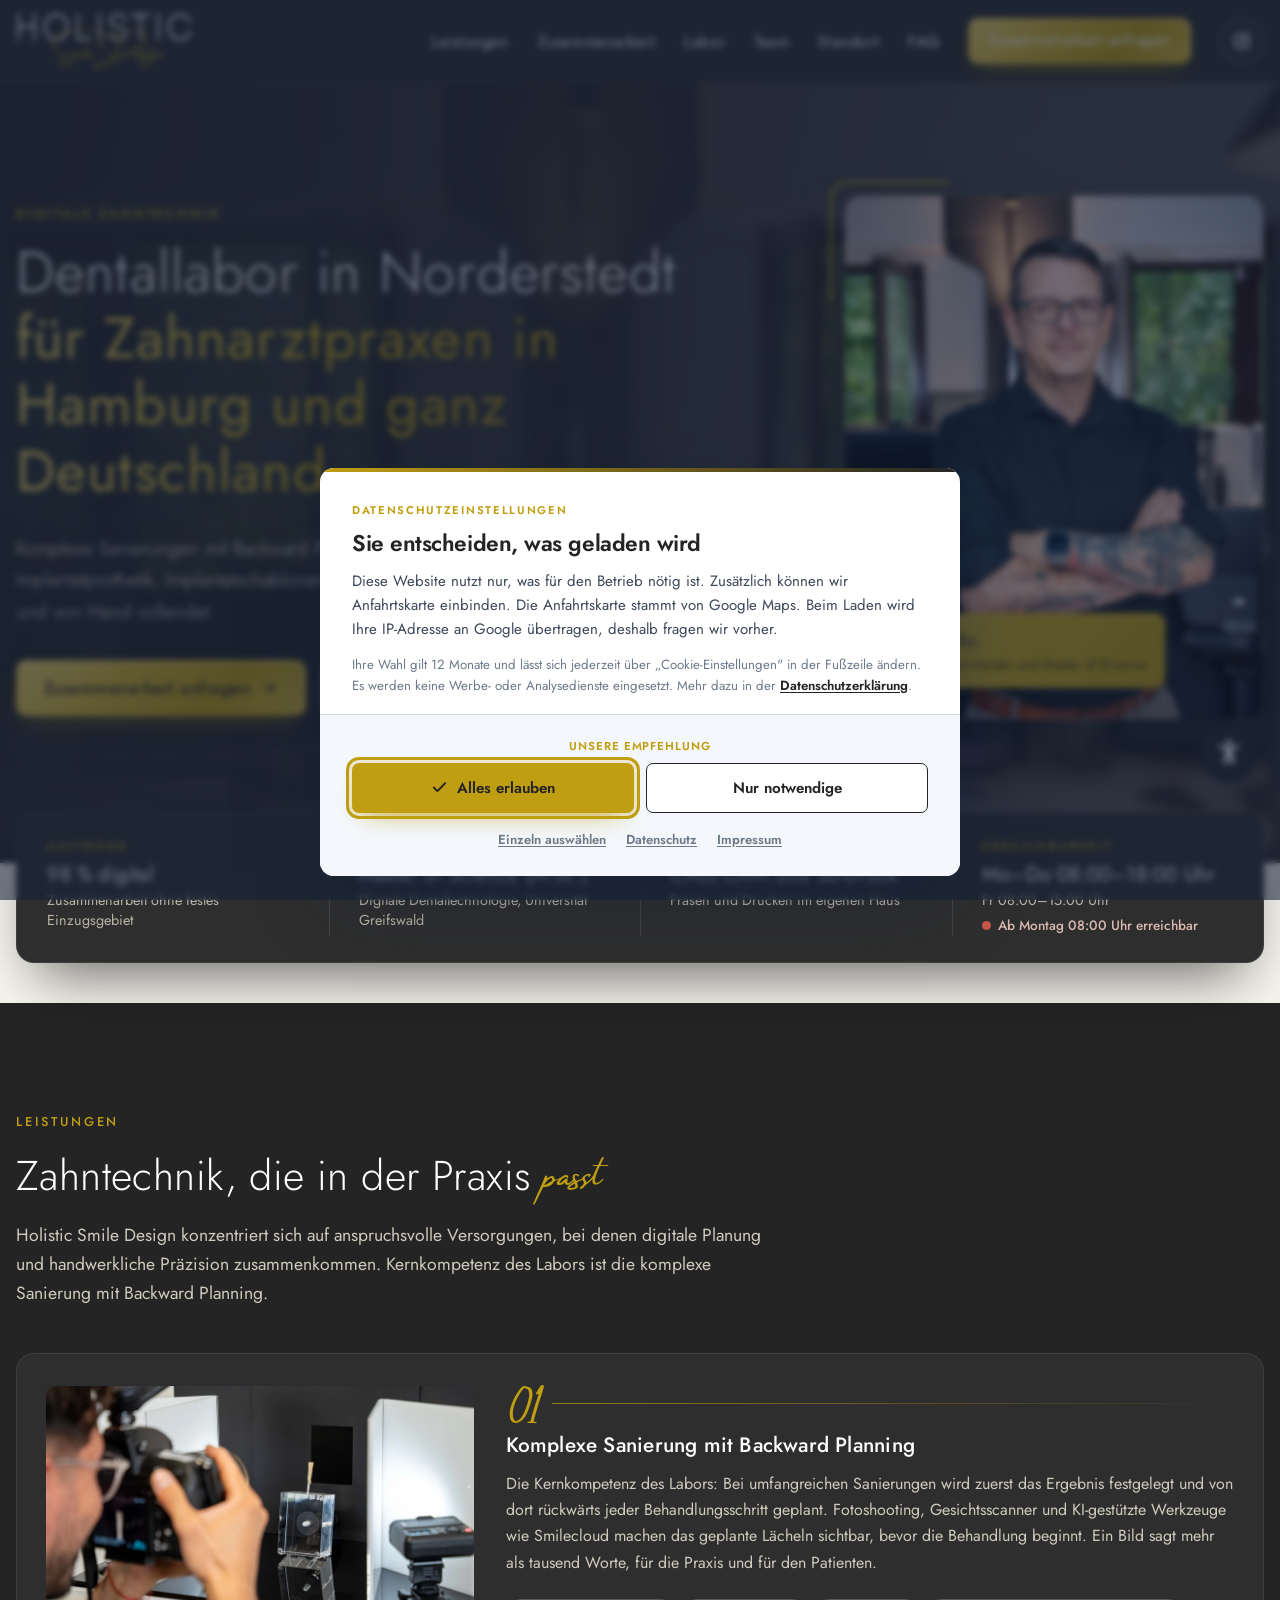
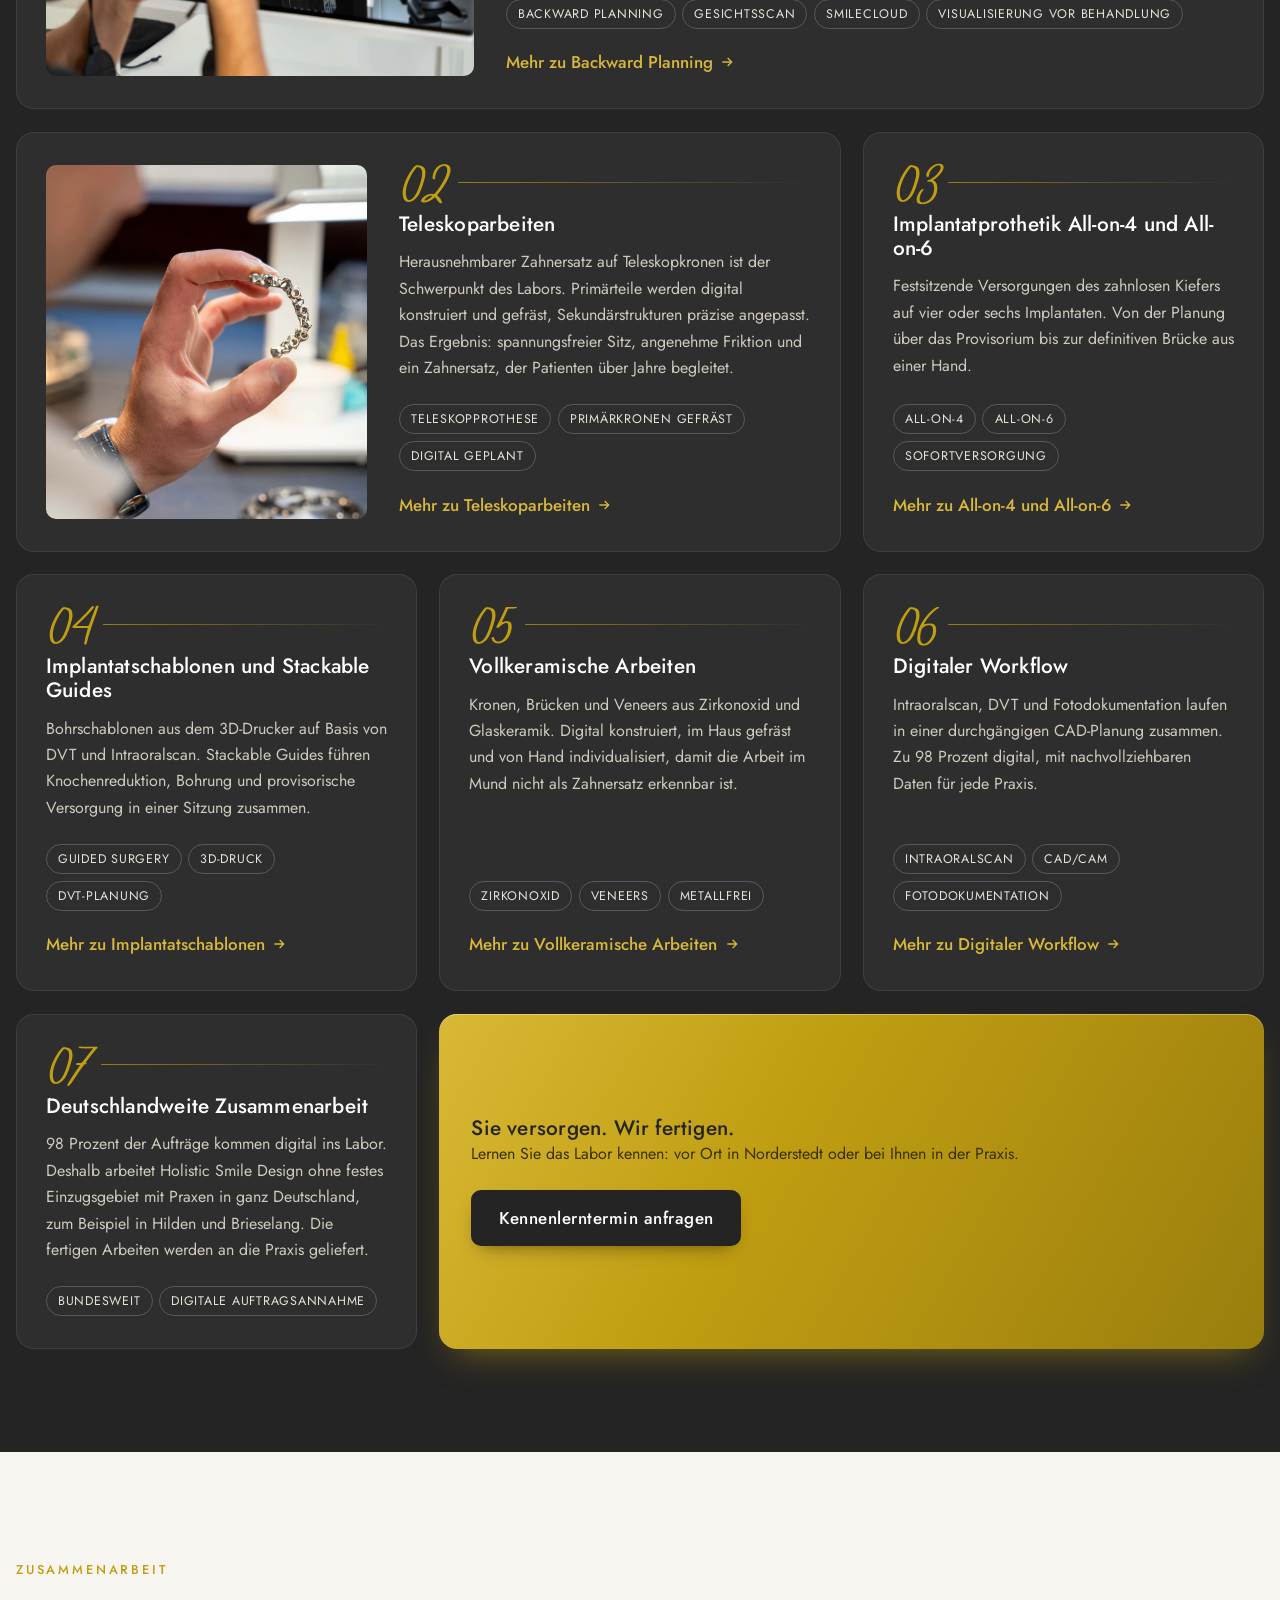
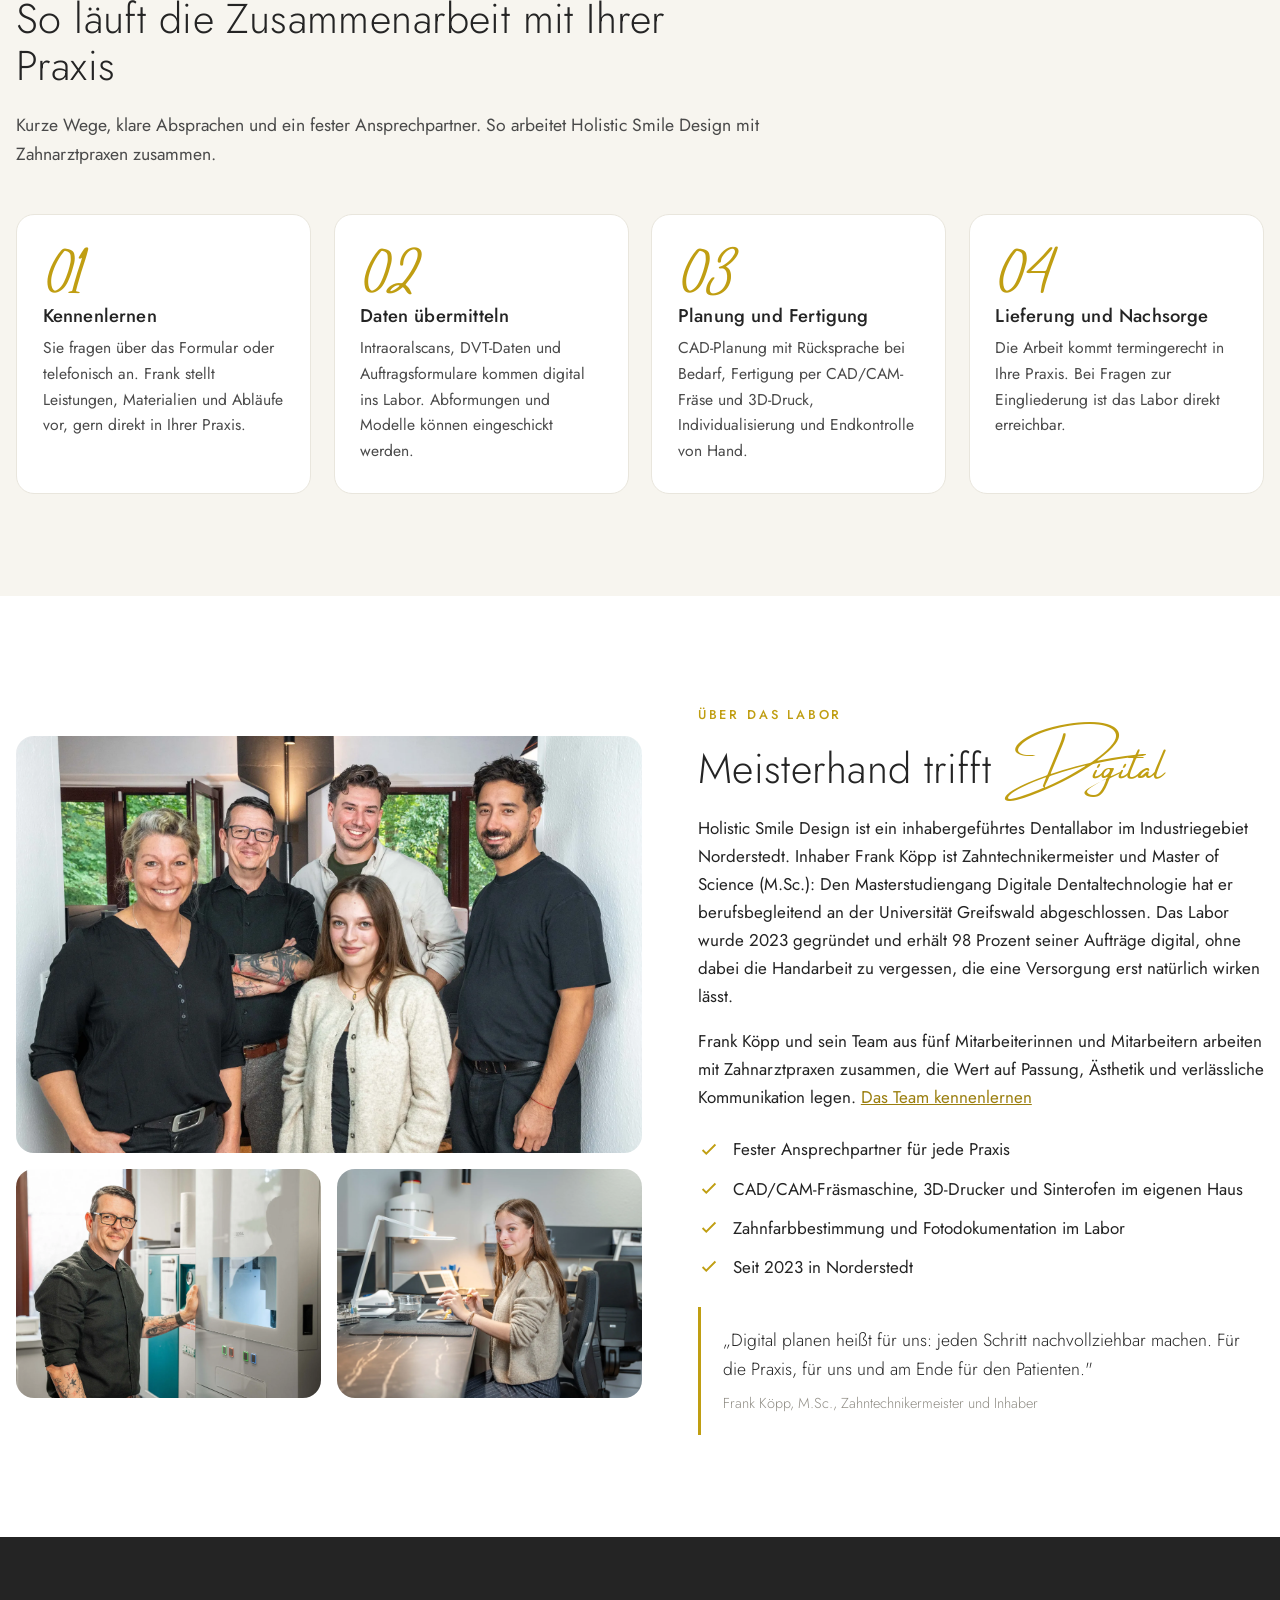
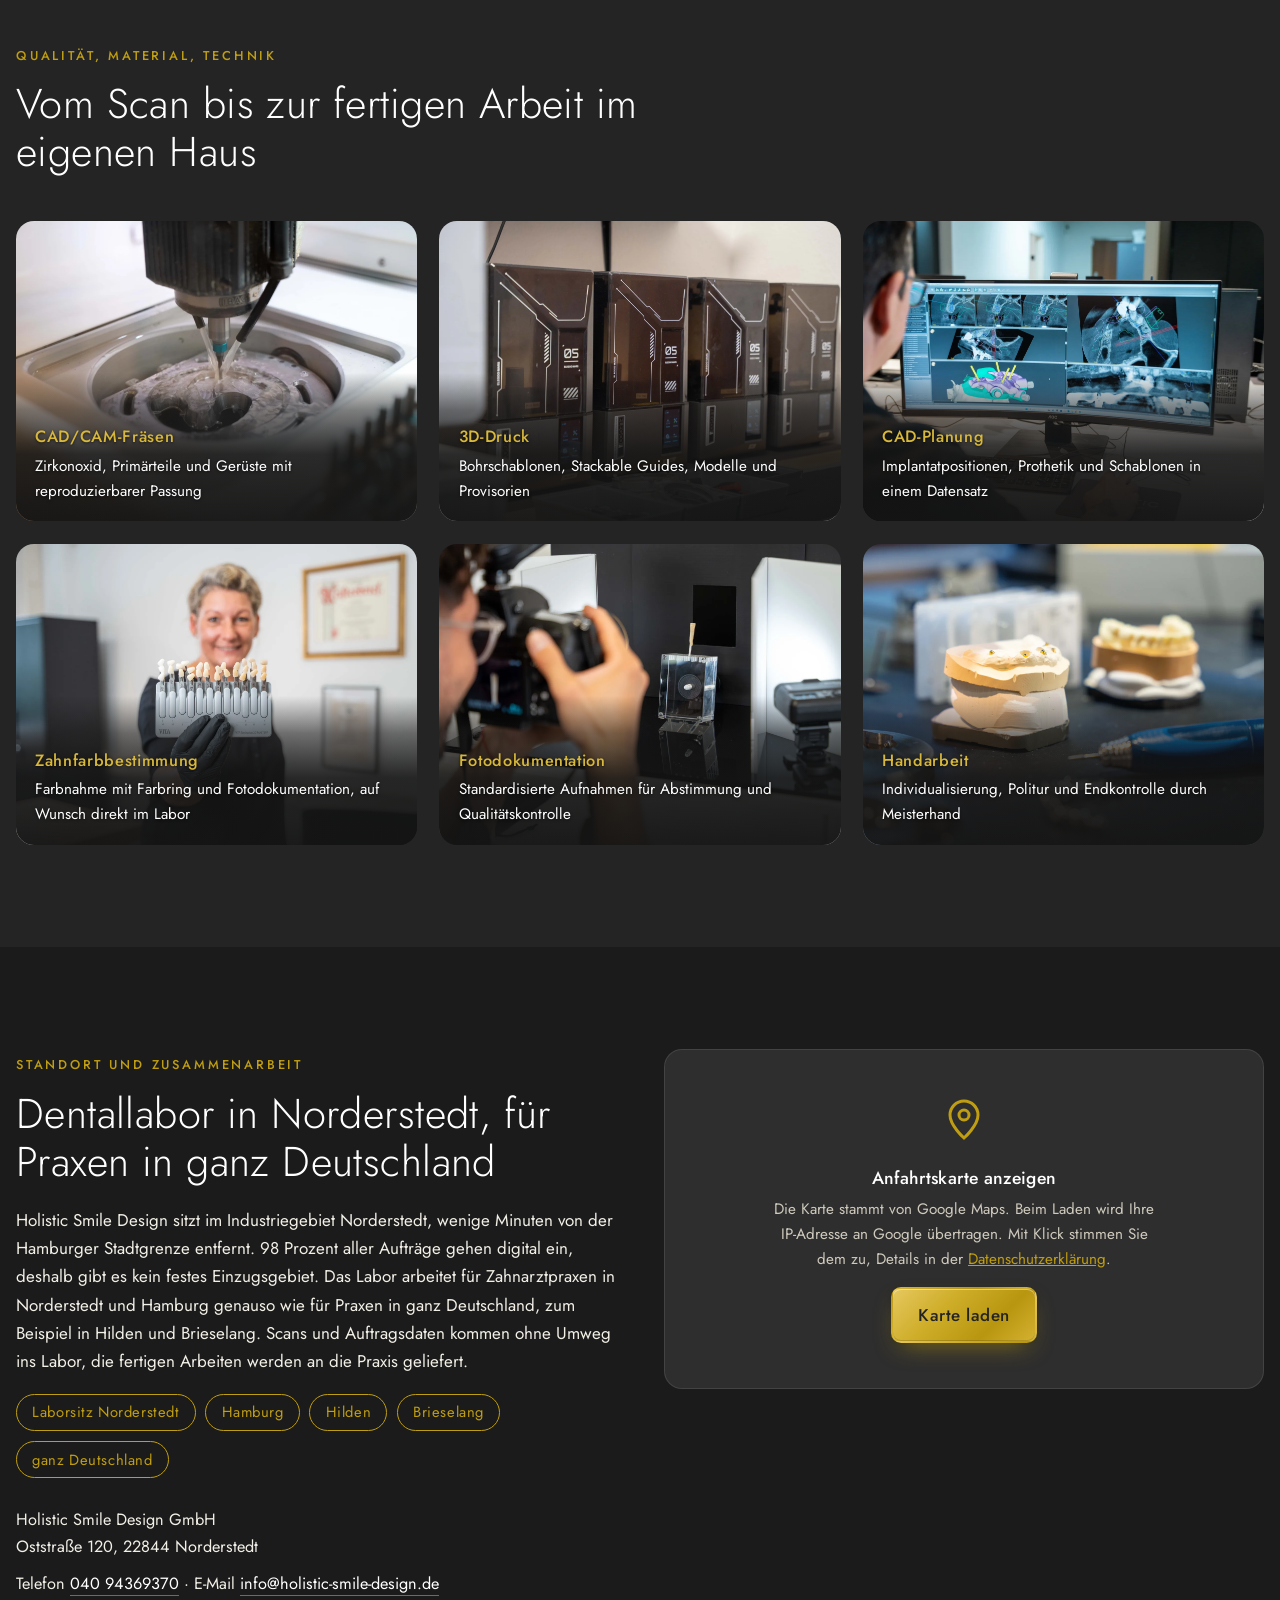
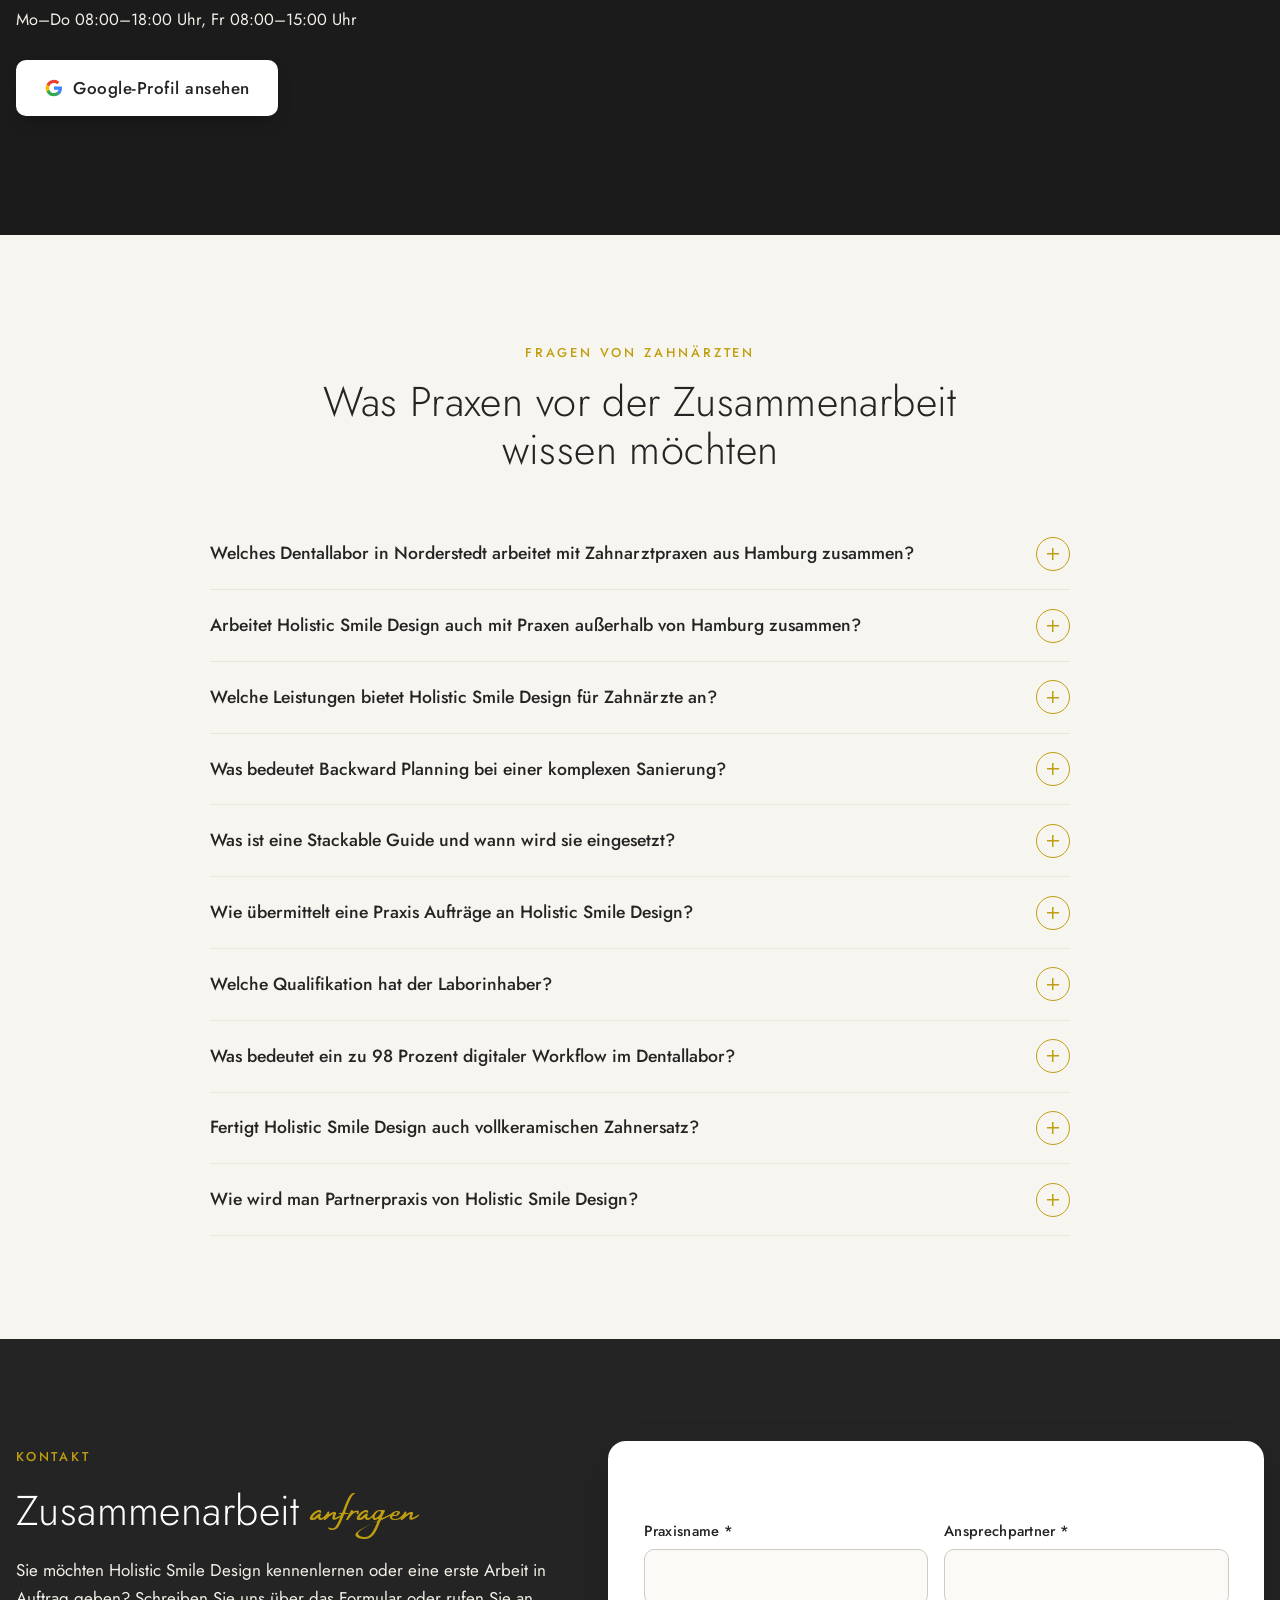
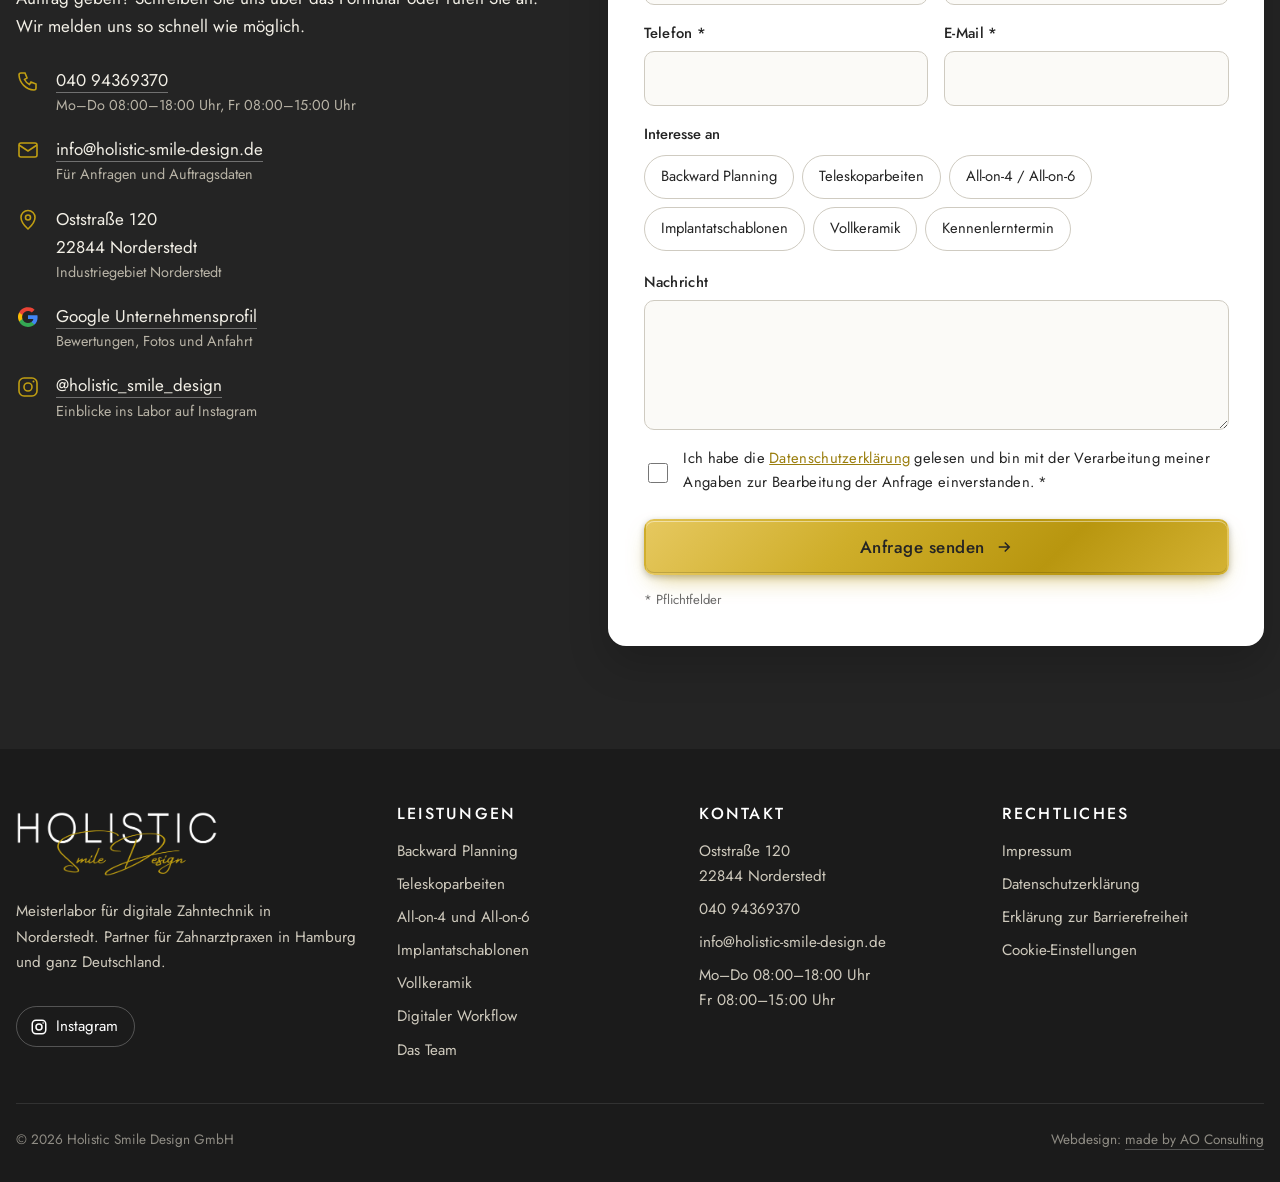
==== commit 94f57b31: "FAQ: Plus-Zeichen sitzt jetzt mittig im Kreis (als Linien gezeichnet statt Textzeichen), Hinweis Ovi" ====
--- a/website/index.html
+++ b/website/index.html
@@ -128,7 +128,7 @@
   ]
 }
 </script>
-<link rel="stylesheet" href="assets/stil.css?v=2">
+<link rel="stylesheet" href="assets/stil.css?v=3">
 </head>
 <body>
 <a class="sprung" href="#inhalt">Zum Inhalt springen</a>
--- a/website/assets/stil.css
+++ b/website/assets/stil.css
@@ -244,8 +244,9 @@
 .faq summary{list-style:none;cursor:pointer;display:flex;justify-content:space-between;align-items:center;gap:1rem;padding:1.15rem 0;font-weight:500;font-size:1.1rem;transition:color var(--uebergang)}
 .faq summary::-webkit-details-marker{display:none}
 .faq summary h3{font:inherit;color:inherit;letter-spacing:inherit;margin:0;display:inline}
-.faq summary::after{content:"+";flex:none;width:34px;height:34px;border-radius:50%;border:1px solid var(--gold);display:grid;place-items:center;color:var(--gold);font-weight:300;font-size:1.4rem;transition:transform var(--uebergang),background var(--uebergang),color var(--uebergang)}
-.faq details[open] summary::after{transform:rotate(45deg);background:var(--gold);color:var(--schwarz)}
+/* Plus als zwei gezeichnete Linien statt Textzeichen, damit es exakt mittig im Kreis sitzt */
+.faq summary::after{content:"";flex:none;width:34px;height:34px;border-radius:50%;border:1px solid var(--gold);background:linear-gradient(var(--gold),var(--gold)) center/12px 1.5px no-repeat,linear-gradient(var(--gold),var(--gold)) center/1.5px 12px no-repeat;transition:transform var(--uebergang),background-color var(--uebergang)}
+.faq details[open] summary::after{transform:rotate(45deg);background:linear-gradient(var(--schwarz),var(--schwarz)) center/12px 1.5px no-repeat,linear-gradient(var(--schwarz),var(--schwarz)) center/1.5px 12px no-repeat,var(--gold)}
 .faq summary:hover,.faq summary:focus-visible{color:var(--gold-dunkel)}
 .faq details p{margin:0 0 1.3rem;color:#3d3d3d;max-width:760px}
 
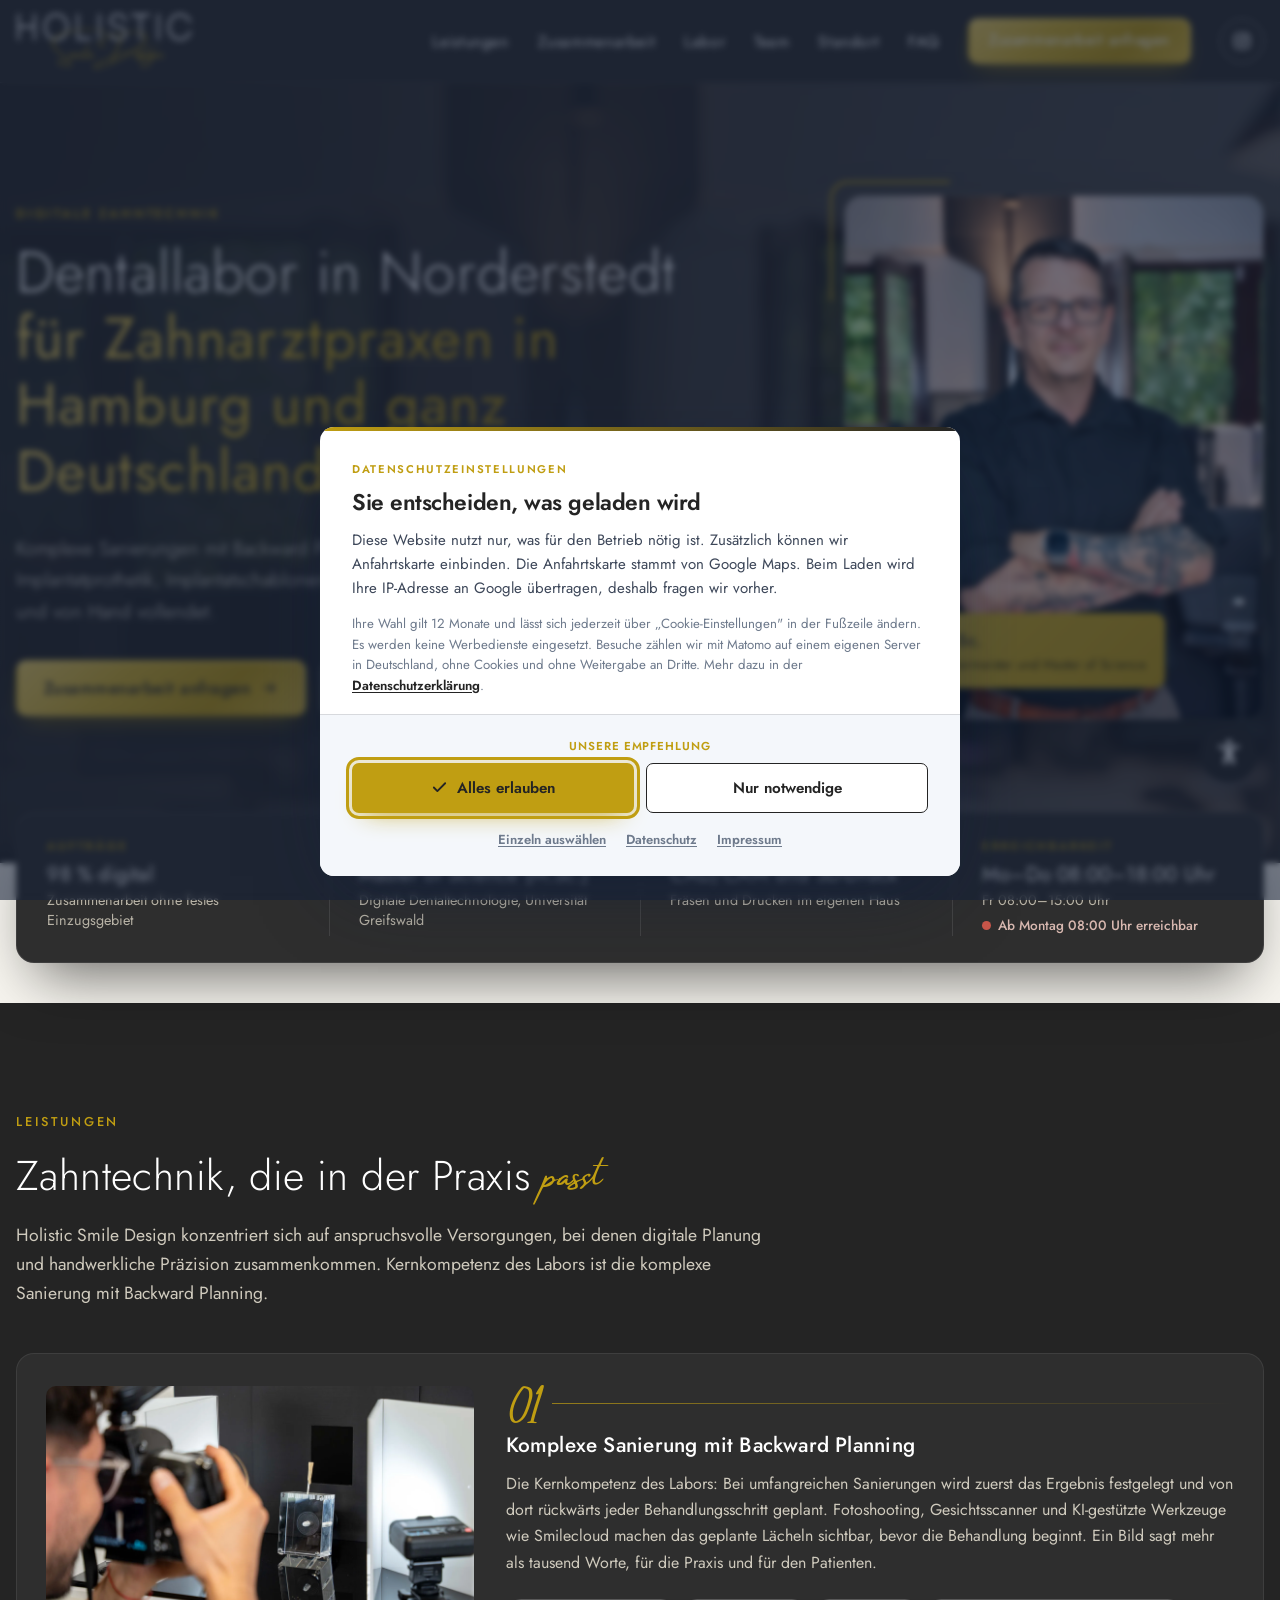
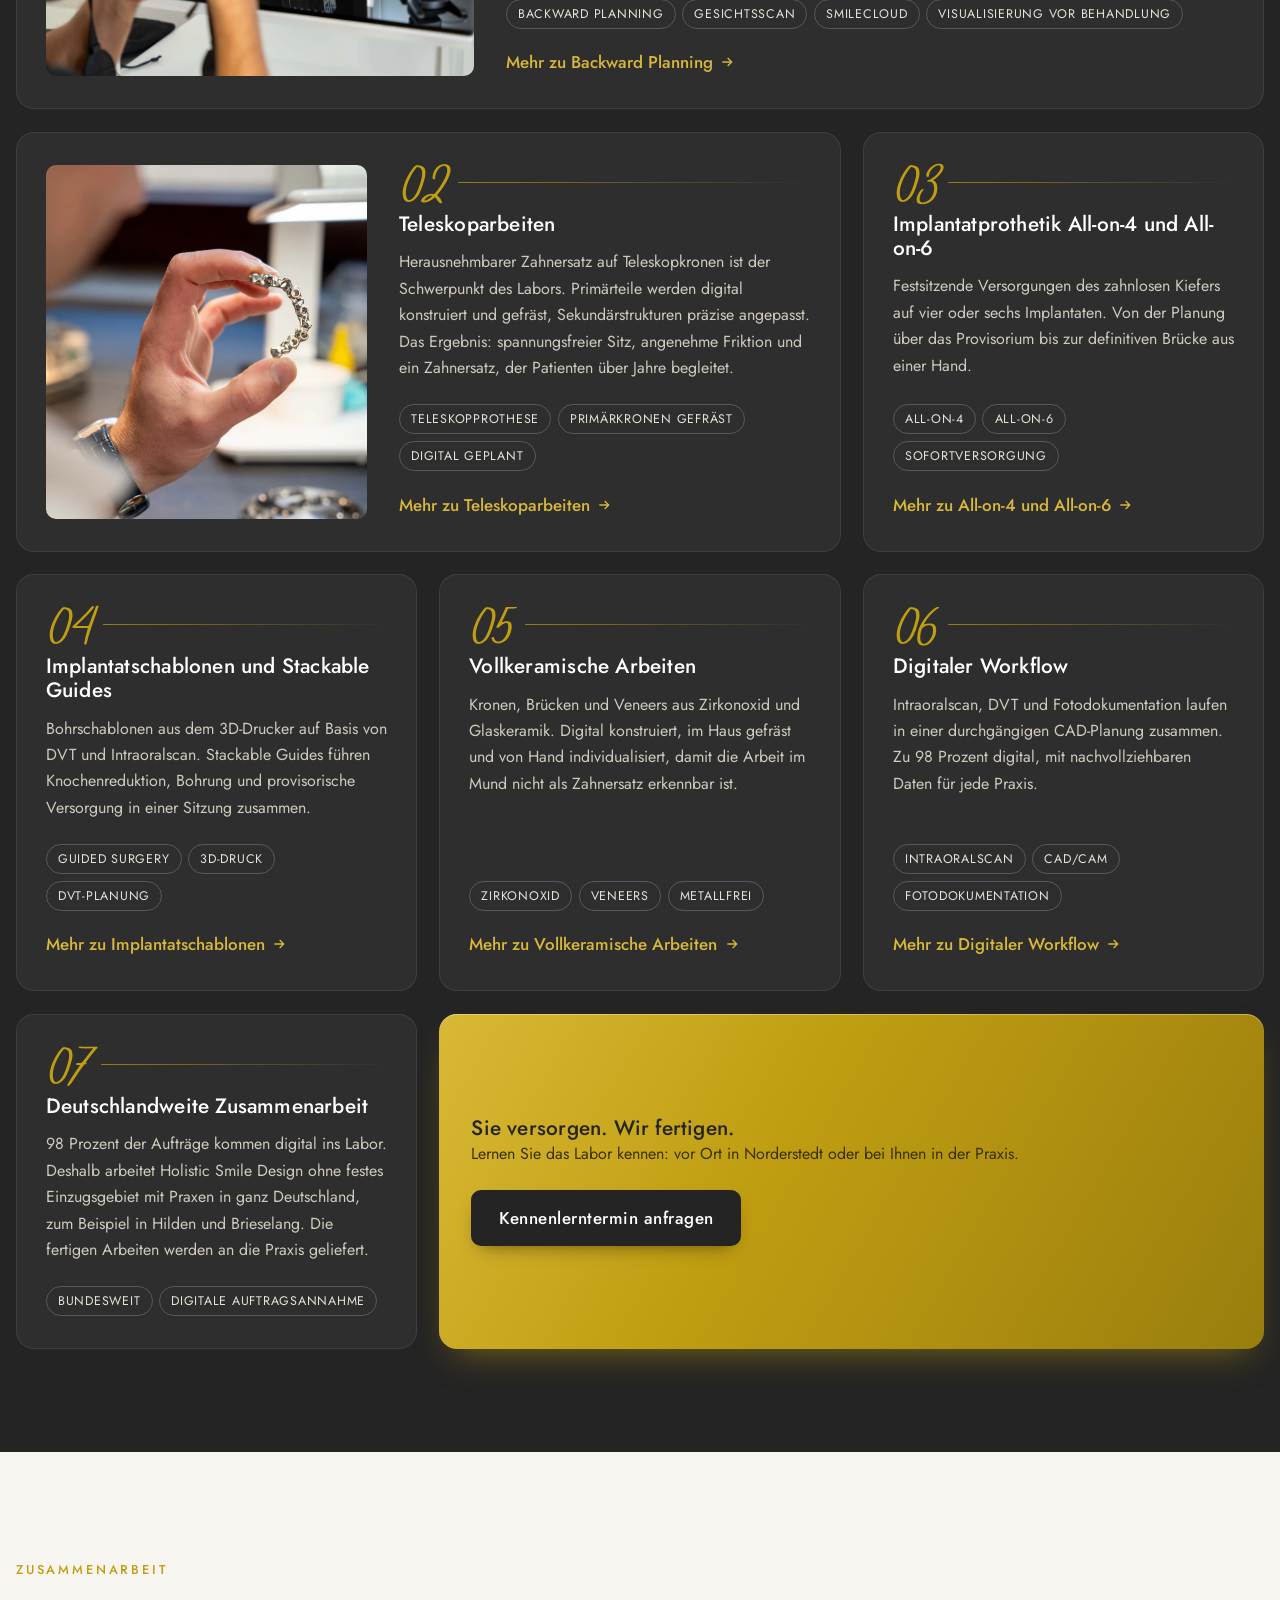
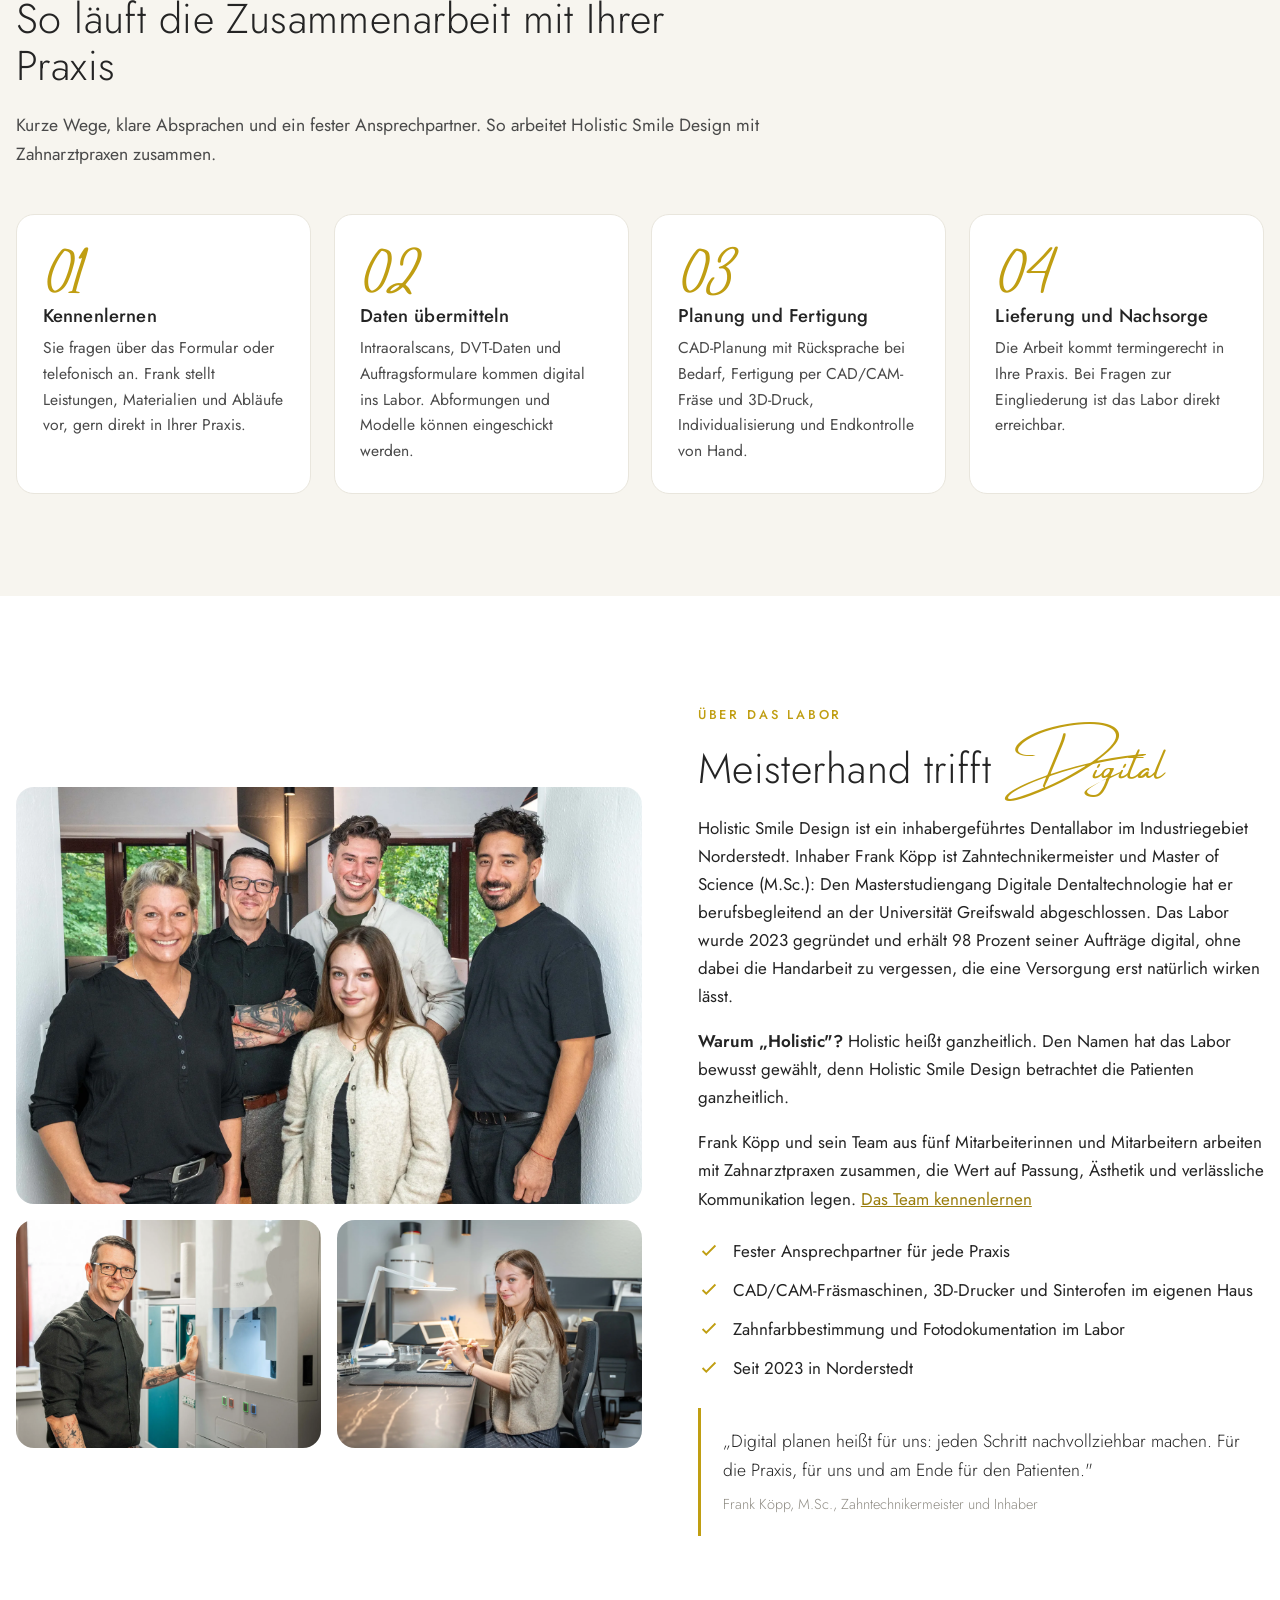
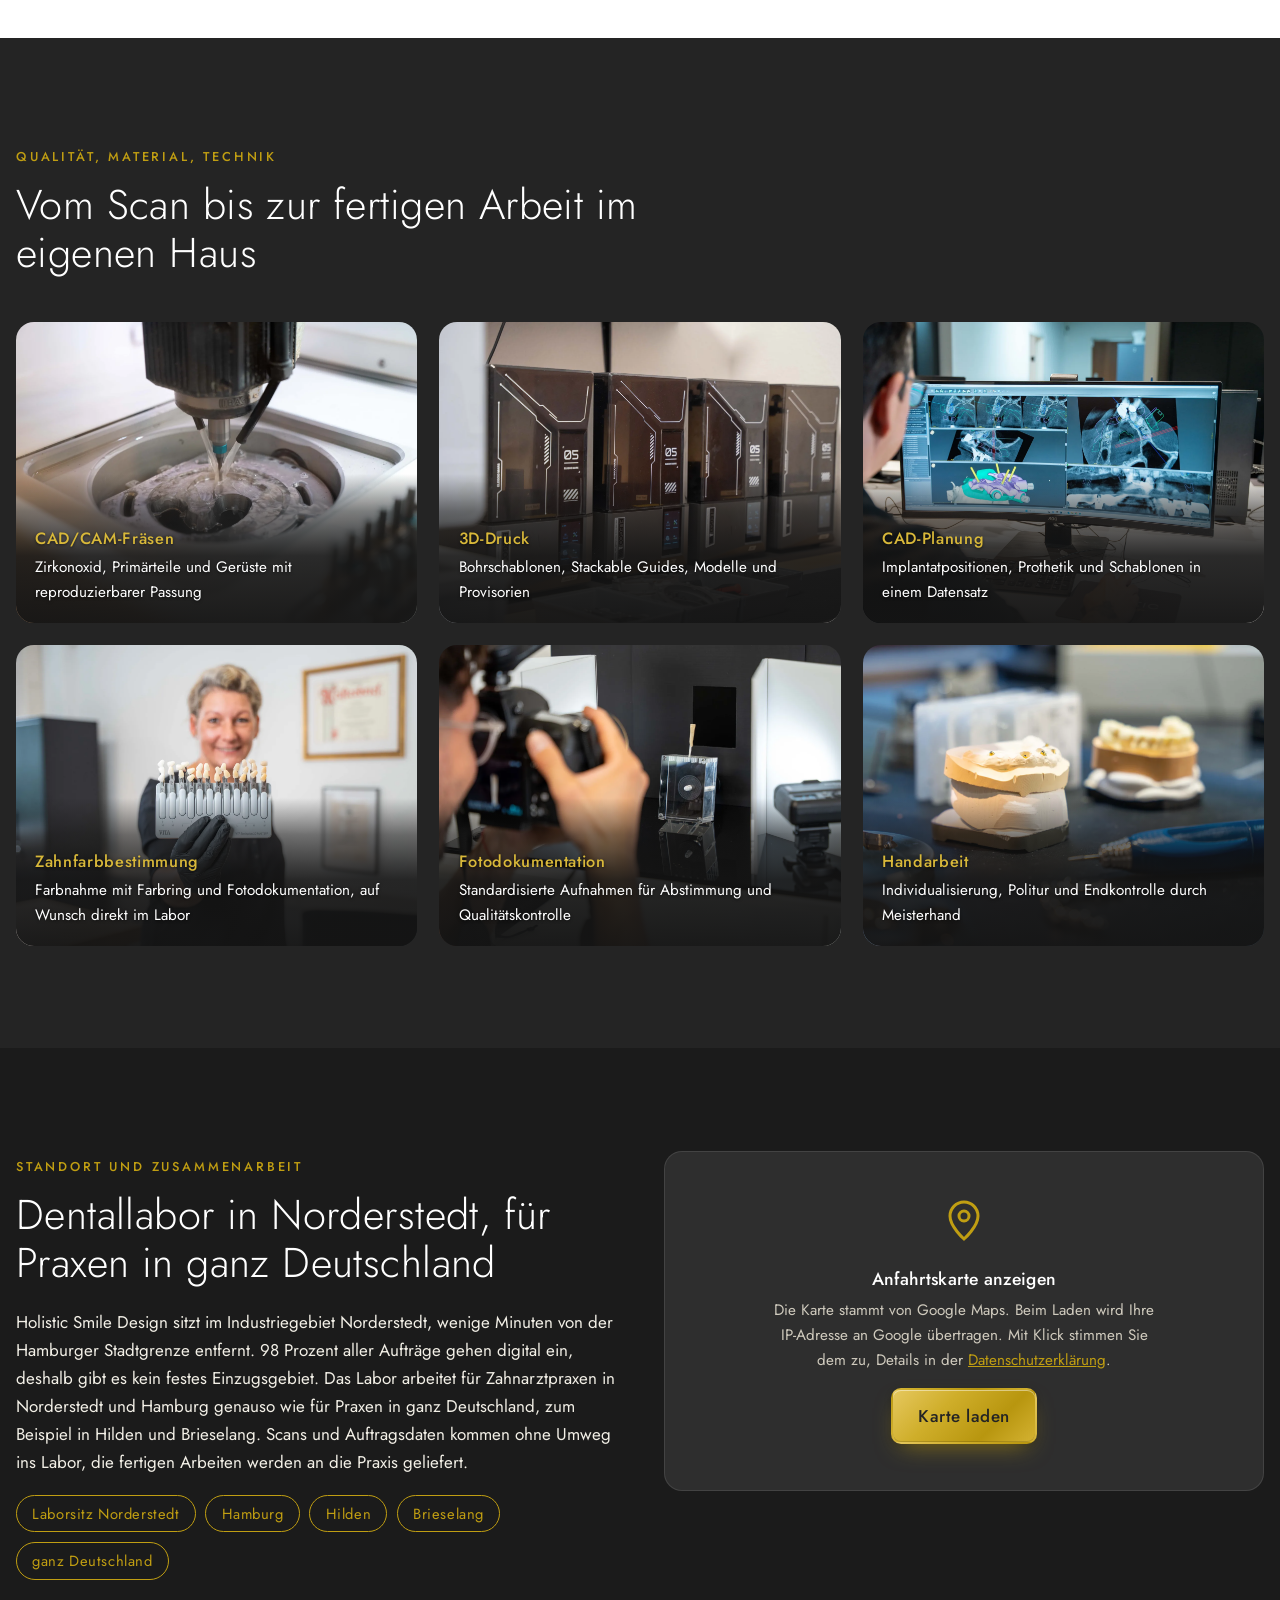
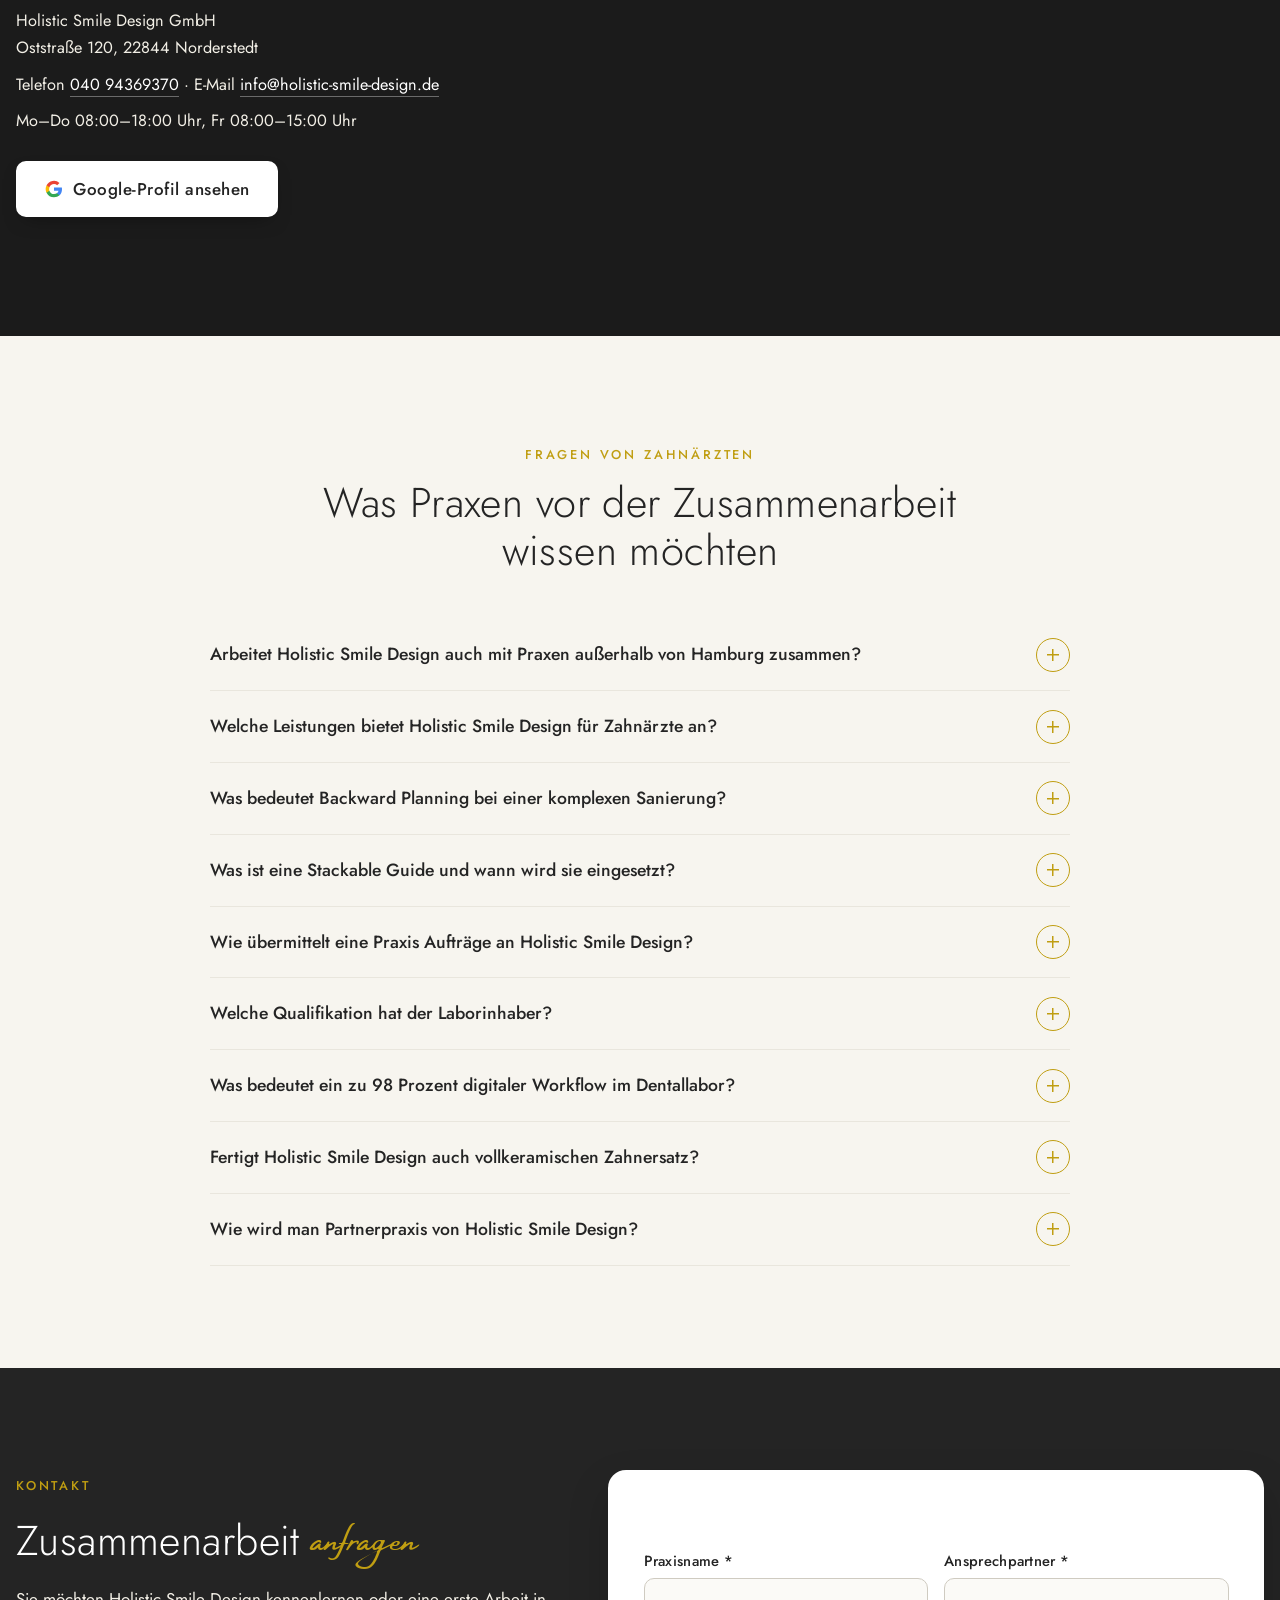
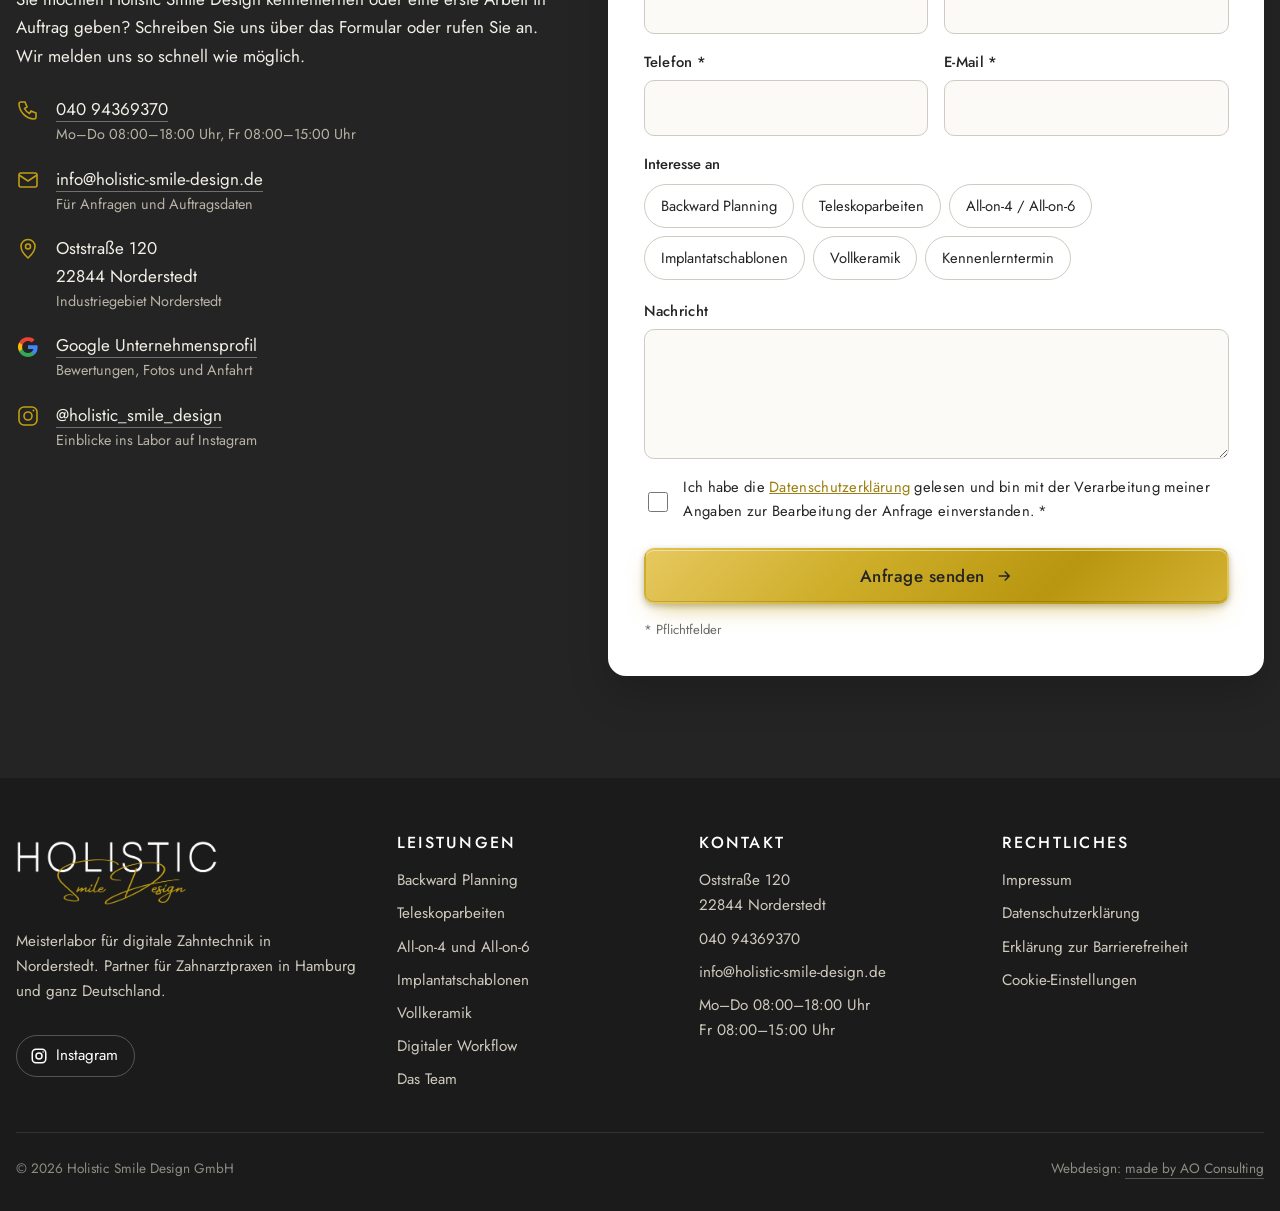
==== commit b3aed4f8: "Änderungswünsche Frank Köpp vom 01.10.2026 eingebaut - Team: Namen, Rollen und Texte für Nina (neu)," ====
--- a/website/index.html
+++ b/website/index.html
@@ -16,9 +16,9 @@
 <meta property="og:image" content="https://holistic-smile-design.de/img/dentallabor-norderstedt-team-holistic-smile-design.jpg">
 <meta name="twitter:card" content="summary_large_image">
 <meta name="theme-color" content="#242424">
-<link rel="icon" href="img/favicon.svg" type="image/svg+xml">
-<link rel="icon" href="img/favicon-32.png" sizes="32x32" type="image/png">
-<link rel="apple-touch-icon" href="img/apple-touch-icon.png">
+<link rel="icon" href="img/favicon.svg?v=2" type="image/svg+xml">
+<link rel="icon" href="img/favicon-32.png?v=2" sizes="32x32" type="image/png">
+<link rel="apple-touch-icon" href="img/apple-touch-icon.png?v=2">
 <link rel="preload" href="fonts/jost-latin-400-normal.woff2" as="font" type="font/woff2" crossorigin>
 <link rel="preload" href="fonts/jost-latin-300-normal.woff2" as="font" type="font/woff2" crossorigin>
 <link rel="stylesheet" href="assets/einwilligung.css?v=1">
@@ -113,7 +113,6 @@
       "@type": "FAQPage",
       "@id": "https://holistic-smile-design.de/#faq",
       "mainEntity": [
-        {"@type":"Question","name":"Welches Dentallabor in Norderstedt arbeitet mit Zahnarztpraxen aus Hamburg zusammen?","acceptedAnswer":{"@type":"Answer","text":"Holistic Smile Design ist ein Meisterlabor für digitale Zahntechnik in der Oststraße 120 in 22844 Norderstedt. Das Labor arbeitet mit Zahnarztpraxen in Norderstedt, Hamburg und ganz Deutschland zusammen. Erreichbar ist es montags bis donnerstags von 8 bis 18 Uhr und freitags von 8 bis 15 Uhr unter 040 94369370 oder info@holistic-smile-design.de."}},
         {"@type":"Question","name":"Arbeitet Holistic Smile Design auch mit Praxen außerhalb von Hamburg zusammen?","acceptedAnswer":{"@type":"Answer","text":"Ja. Holistic Smile Design erhält 98 Prozent der Aufträge digital und hat deshalb kein festes Einzugsgebiet. Das Labor in Norderstedt arbeitet mit Zahnarztpraxen in ganz Deutschland zusammen, zum Beispiel in Hilden und Brieselang. Die fertigen Arbeiten werden an die Praxis geliefert."}},
         {"@type":"Question","name":"Welche Leistungen bietet Holistic Smile Design für Zahnärzte an?","acceptedAnswer":{"@type":"Answer","text":"Holistic Smile Design plant komplexe Sanierungen mit Backward Planning und fertigt Teleskoparbeiten, Implantatprothetik nach dem All-on-4- und All-on-6-Konzept, Implantatschablonen, Stackable Guides und vollkeramische Arbeiten wie Kronen, Brücken und Veneers. Der Workflow ist zu 98 Prozent digital, von der Scandatei über die CAD-Planung bis zu CAD/CAM-Fräsen und 3D-Druck."}},
         {"@type":"Question","name":"Was bedeutet Backward Planning bei einer komplexen Sanierung?","acceptedAnswer":{"@type":"Answer","text":"Beim Backward Planning legt Holistic Smile Design gemeinsam mit der Praxis zuerst das angestrebte Endergebnis fest und plant von dort aus rückwärts jeden Behandlungsschritt. Grundlage sind ein Fotoshooting, ein Gesichtsscan und KI-gestützte Werkzeuge wie Smilecloud. Der Patient sieht so schon vor der Behandlung, wie sein Lächeln aussehen könnte, und die Praxis erhält einen abgestimmten Plan für Präparation, Provisorium und definitive Versorgung."}},
@@ -128,7 +127,7 @@
   ]
 }
 </script>
-<link rel="stylesheet" href="assets/stil.css?v=3">
+<link rel="stylesheet" href="assets/stil.css?v=4">
 </head>
 <body>
 <a class="sprung" href="#inhalt">Zum Inhalt springen</a>
@@ -315,10 +314,11 @@
       <span class="kicker">Über das Labor</span>
       <h2 id="h-labor">Meisterhand trifft <span class="script">Digital</span></h2>
       <p>Holistic Smile Design ist ein inhabergeführtes Dentallabor im Industriegebiet Norderstedt. Inhaber Frank Köpp ist Zahntechnikermeister und Master of Science (M.Sc.): Den Masterstudiengang Digitale Dentaltechnologie hat er berufsbegleitend an der Universität Greifswald abgeschlossen. Das Labor wurde 2023 gegründet und erhält 98 Prozent seiner Aufträge digital, ohne dabei die Handarbeit zu vergessen, die eine Versorgung erst natürlich wirken lässt.</p>
+      <p><strong>Warum „Holistic"?</strong> Holistic heißt ganzheitlich. Den Namen hat das Labor bewusst gewählt, denn Holistic Smile Design betrachtet die Patienten ganzheitlich.</p>
       <p>Frank Köpp und sein Team aus fünf Mitarbeiterinnen und Mitarbeitern arbeiten mit Zahnarztpraxen zusammen, die Wert auf Passung, Ästhetik und verlässliche Kommunikation legen. <a href="team.html" style="color:var(--gold-dunkel)">Das Team kennenlernen</a></p>
       <ul class="merkmale">
         <li><svg viewBox="0 0 24 24" fill="none" stroke="currentColor" stroke-width="2" aria-hidden="true"><path d="M5 12l4 4L19 6"/></svg><span>Fester Ansprechpartner für jede Praxis</span></li>
-        <li><svg viewBox="0 0 24 24" fill="none" stroke="currentColor" stroke-width="2" aria-hidden="true"><path d="M5 12l4 4L19 6"/></svg><span>CAD/CAM-Fräsmaschine, 3D-Drucker und Sinterofen im eigenen Haus</span></li>
+        <li><svg viewBox="0 0 24 24" fill="none" stroke="currentColor" stroke-width="2" aria-hidden="true"><path d="M5 12l4 4L19 6"/></svg><span>CAD/CAM-Fräsmaschinen, 3D-Drucker und Sinterofen im eigenen Haus</span></li>
         <li><svg viewBox="0 0 24 24" fill="none" stroke="currentColor" stroke-width="2" aria-hidden="true"><path d="M5 12l4 4L19 6"/></svg><span>Zahnfarbbestimmung und Fotodokumentation im Labor</span></li>
         <li><svg viewBox="0 0 24 24" fill="none" stroke="currentColor" stroke-width="2" aria-hidden="true"><path d="M5 12l4 4L19 6"/></svg><span>Seit 2023 in Norderstedt</span></li>
       </ul>
@@ -421,10 +421,6 @@
     </div>
     <div class="faq">
       <details>
-        <summary><h3 class="faq__q">Welches Dentallabor in Norderstedt arbeitet mit Zahnarztpraxen aus Hamburg zusammen?</h3></summary>
-        <p>Holistic Smile Design ist ein Meisterlabor für digitale Zahntechnik in der Oststraße 120 in 22844 Norderstedt. Das Labor arbeitet mit Zahnarztpraxen in Norderstedt, Hamburg und ganz Deutschland zusammen. Erreichbar ist es montags bis donnerstags von 8 bis 18 Uhr und freitags von 8 bis 15 Uhr unter 040 94369370 oder info@holistic-smile-design.de.</p>
-      </details>
-      <details>
         <summary><h3 class="faq__q">Arbeitet Holistic Smile Design auch mit Praxen außerhalb von Hamburg zusammen?</h3></summary>
         <p>Ja. Holistic Smile Design erhält 98 Prozent der Aufträge digital und hat deshalb kein festes Einzugsgebiet. Das Labor in Norderstedt arbeitet mit Zahnarztpraxen in ganz Deutschland zusammen, zum Beispiel in Hilden und Brieselang. Die fertigen Arbeiten werden an die Praxis geliefert.</p>
       </details>
@@ -479,10 +475,7 @@
         <li><svg viewBox="0 0 24 24" fill="none" stroke="currentColor" stroke-width="1.6" aria-hidden="true"><rect x="3" y="3" width="18" height="18" rx="5"/><circle cx="12" cy="12" r="4"/><circle cx="17.5" cy="6.5" r="1" fill="currentColor" stroke="none"/></svg><div><a href="https://www.instagram.com/holistic_smile_design/" rel="noopener" target="_blank">@holistic_smile_design</a><small>Einblicke ins Labor auf Instagram</small></div></li>
       </ul>
     </div>
-    <form class="formular" id="formular" novalidate data-gesendet="false" aria-labelledby="h-formular">
-      <!-- ENTWURF: Das Formular verschickt nichts. Beim Livegang hier den Versand anbinden
-           (z. B. PHP-Mailer beim Hoster oder Formular-Dienst) und die Danke-Ansicht nach
-           erfolgreicher Antwort des Servers setzen. -->
+    <form class="formular" id="formular" action="anfrage-senden.php" method="post" novalidate data-gesendet="false" aria-labelledby="h-formular">
       <div class="formular-felder">
         <h3 id="h-formular" style="margin-bottom:1.2rem">Anfrage für Zahnarztpraxen</h3>
         <div class="reihe">
@@ -496,12 +489,12 @@
         <fieldset>
           <legend>Interesse an</legend>
           <div class="chips">
-            <label><input type="checkbox" name="interesse" value="Backward Planning"><span>Backward Planning</span></label>
-            <label><input type="checkbox" name="interesse" value="Teleskoparbeiten"><span>Teleskoparbeiten</span></label>
-            <label><input type="checkbox" name="interesse" value="All-on-4 / All-on-6"><span>All-on-4 / All-on-6</span></label>
-            <label><input type="checkbox" name="interesse" value="Implantatschablonen"><span>Implantatschablonen</span></label>
-            <label><input type="checkbox" name="interesse" value="Vollkeramik"><span>Vollkeramik</span></label>
-            <label><input type="checkbox" name="interesse" value="Kennenlerntermin"><span>Kennenlerntermin</span></label>
+            <label><input type="checkbox" name="interesse[]" value="Backward Planning"><span>Backward Planning</span></label>
+            <label><input type="checkbox" name="interesse[]" value="Teleskoparbeiten"><span>Teleskoparbeiten</span></label>
+            <label><input type="checkbox" name="interesse[]" value="All-on-4 / All-on-6"><span>All-on-4 / All-on-6</span></label>
+            <label><input type="checkbox" name="interesse[]" value="Implantatschablonen"><span>Implantatschablonen</span></label>
+            <label><input type="checkbox" name="interesse[]" value="Vollkeramik"><span>Vollkeramik</span></label>
+            <label><input type="checkbox" name="interesse[]" value="Kennenlerntermin"><span>Kennenlerntermin</span></label>
           </div>
         </fieldset>
         <div class="feld"><label for="f-nachricht">Nachricht</label><textarea id="f-nachricht" name="nachricht"></textarea></div>
@@ -509,6 +502,8 @@
           <label style="display:flex;gap:.8rem;align-items:flex-start;font-weight:400"><input id="f-ds" type="checkbox" name="datenschutz" required><span>Ich habe die <a href="datenschutz.html">Datenschutzerklärung</a> gelesen und bin mit der Verarbeitung meiner Angaben zur Bearbeitung der Anfrage einverstanden. *</span></label>
           <span class="fehler">Bitte der Datenschutzerklärung zustimmen.</span>
         </div>
+        <div class="hp" aria-hidden="true" style="position:absolute;left:-9999px;width:1px;height:1px;overflow:hidden"><label for="f-website">Dieses Feld bitte leer lassen</label><input id="f-website" type="text" name="website" tabindex="-1" autocomplete="off"></div>
+        <input type="hidden" name="zeit" value="">
         <button class="btn btn-gold" type="submit" style="width:100%">Anfrage senden
           <svg viewBox="0 0 24 24" fill="none" stroke="currentColor" stroke-width="2" aria-hidden="true"><path d="M5 12h14M13 6l6 6-6 6"/></svg></button>
         <p style="font-size:.82rem;color:#6b6b6b;margin:.9rem 0 0">* Pflichtfelder</p>
@@ -516,6 +511,7 @@
       <div class="danke" role="status" aria-live="polite">
         <svg viewBox="0 0 24 24" fill="none" stroke="currentColor" stroke-width="1.6" aria-hidden="true"><circle cx="12" cy="12" r="10"/><path d="M8 12l3 3 5-6"/></svg>
         <h3>Vielen Dank für Ihre Anfrage.</h3>
+        <p class="ersatzweg" hidden><strong>Der Versand über die Webseite hat gerade nicht geklappt.</strong> Ihr E-Mail-Programm öffnet sich mit der fertigen Anfrage, bitte dort noch auf Senden klicken.</p>
         <p>Wir melden uns so schnell wie möglich bei Ihnen. Bei dringenden Fragen erreichen Sie uns unter <a href="tel:+494094369370" style="color:var(--gold-dunkel)">040 94369370</a>.</p>
       </div>
     </form>
@@ -572,8 +568,9 @@
   </div>
 </footer>
 
-<script src="assets/einwilligung.js?v=1" defer></script>
+<script src="assets/einwilligung.js?v=2" defer></script>
 <script src="assets/barrierefreiheit.js?v=1" defer></script>
-<script src="assets/skript.js?v=1" defer></script>
+<script src="assets/skript.js?v=2" defer></script>
+<script src="assets/statistik.js?v=1" defer></script>
 </body>
 </html>
--- a/website/assets/stil.css
+++ b/website/assets/stil.css
@@ -386,3 +386,8 @@
 .person-inhaber .person-text h2{font-size:1.9rem}
 @media (max-width:1000px){.team-raster{grid-template-columns:repeat(2,minmax(0,1fr))}.person-inhaber{grid-column:1/-1}}
 @media (max-width:640px){.team-raster{grid-template-columns:minmax(0,1fr)}.person-inhaber{grid-template-columns:1fr}.person-inhaber picture{aspect-ratio:4/5;min-height:0}}
+/* Galerie mit eigenen Arbeiten auf den Leistungsseiten (01.10.2026) */
+.galerie{list-style:none;margin:0;padding:0;display:grid;grid-template-columns:repeat(auto-fit,minmax(260px,1fr));gap:1rem}
+.galerie picture{display:block;border-radius:var(--radius-gross);overflow:hidden;aspect-ratio:3/2;background:#111}
+.galerie img{width:100%;height:100%;object-fit:cover;transition:transform .6s ease}
+.galerie li:hover img{transform:scale(1.03)}
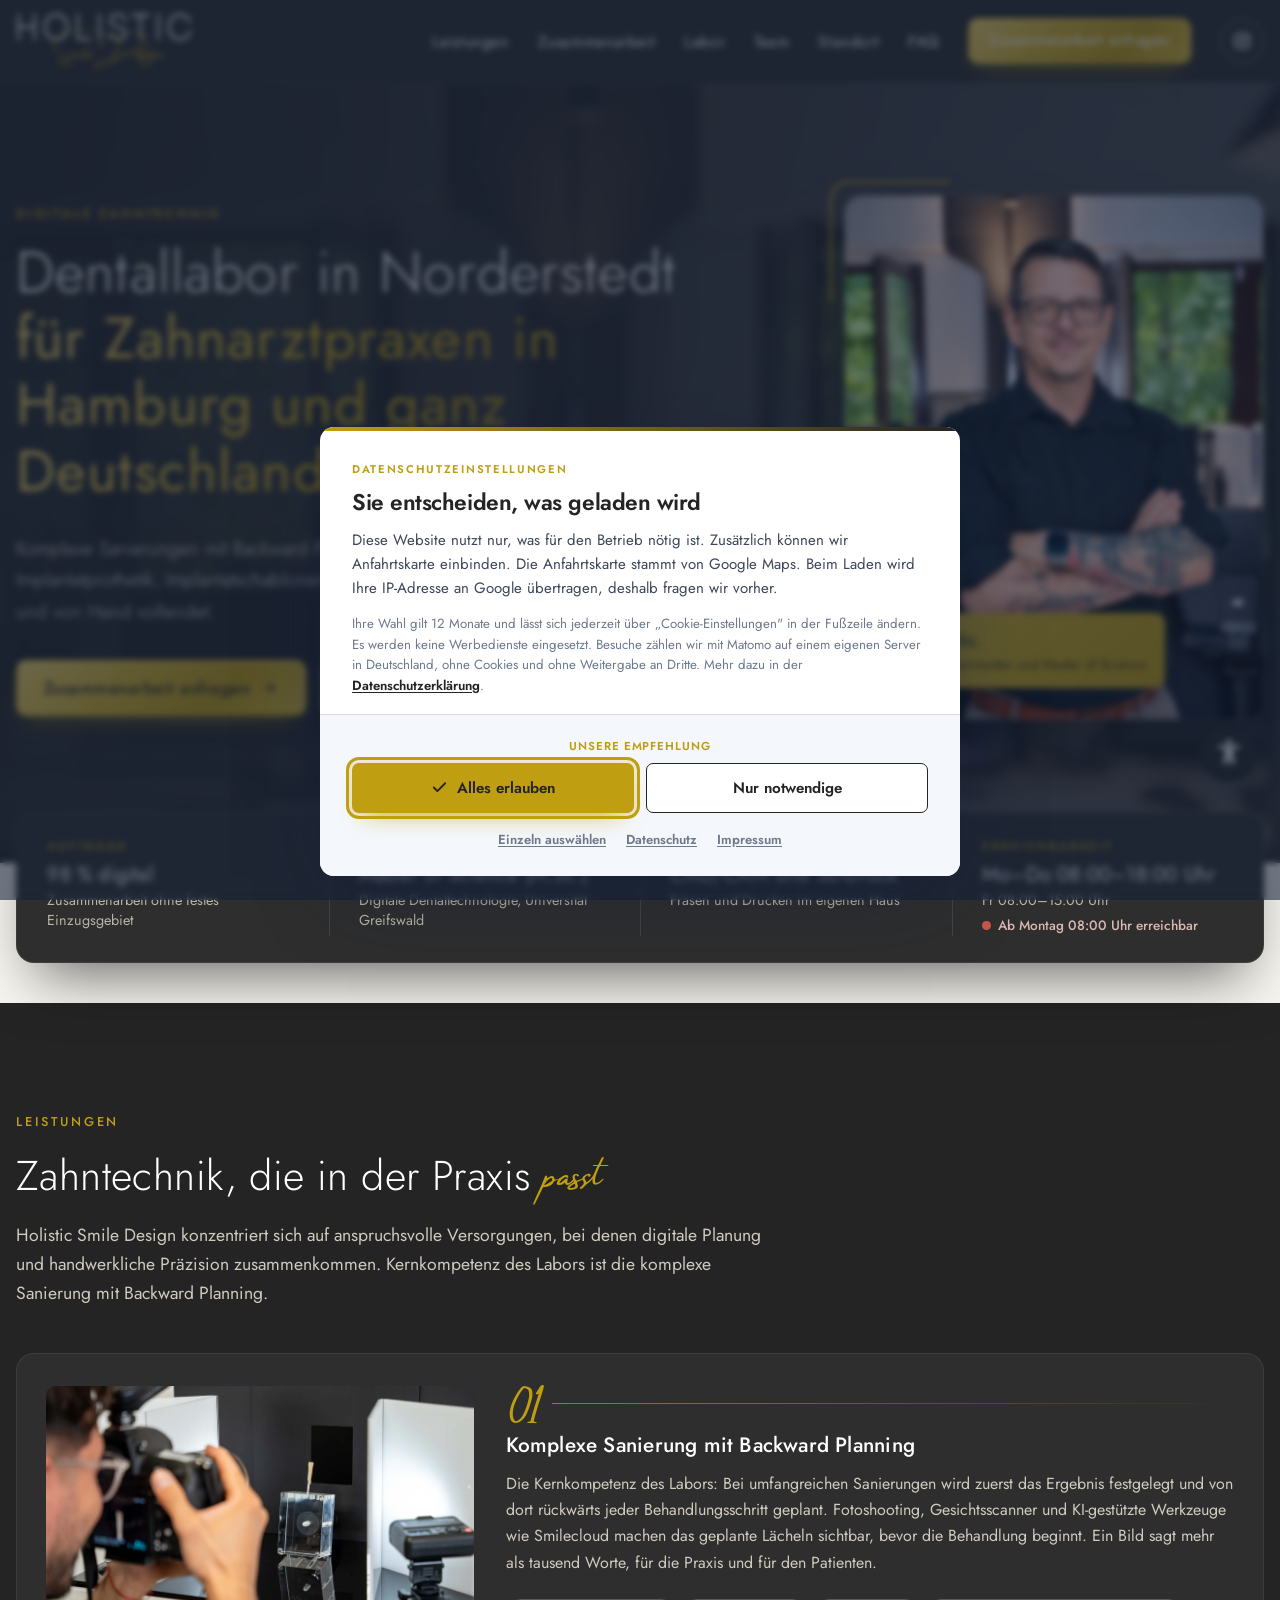
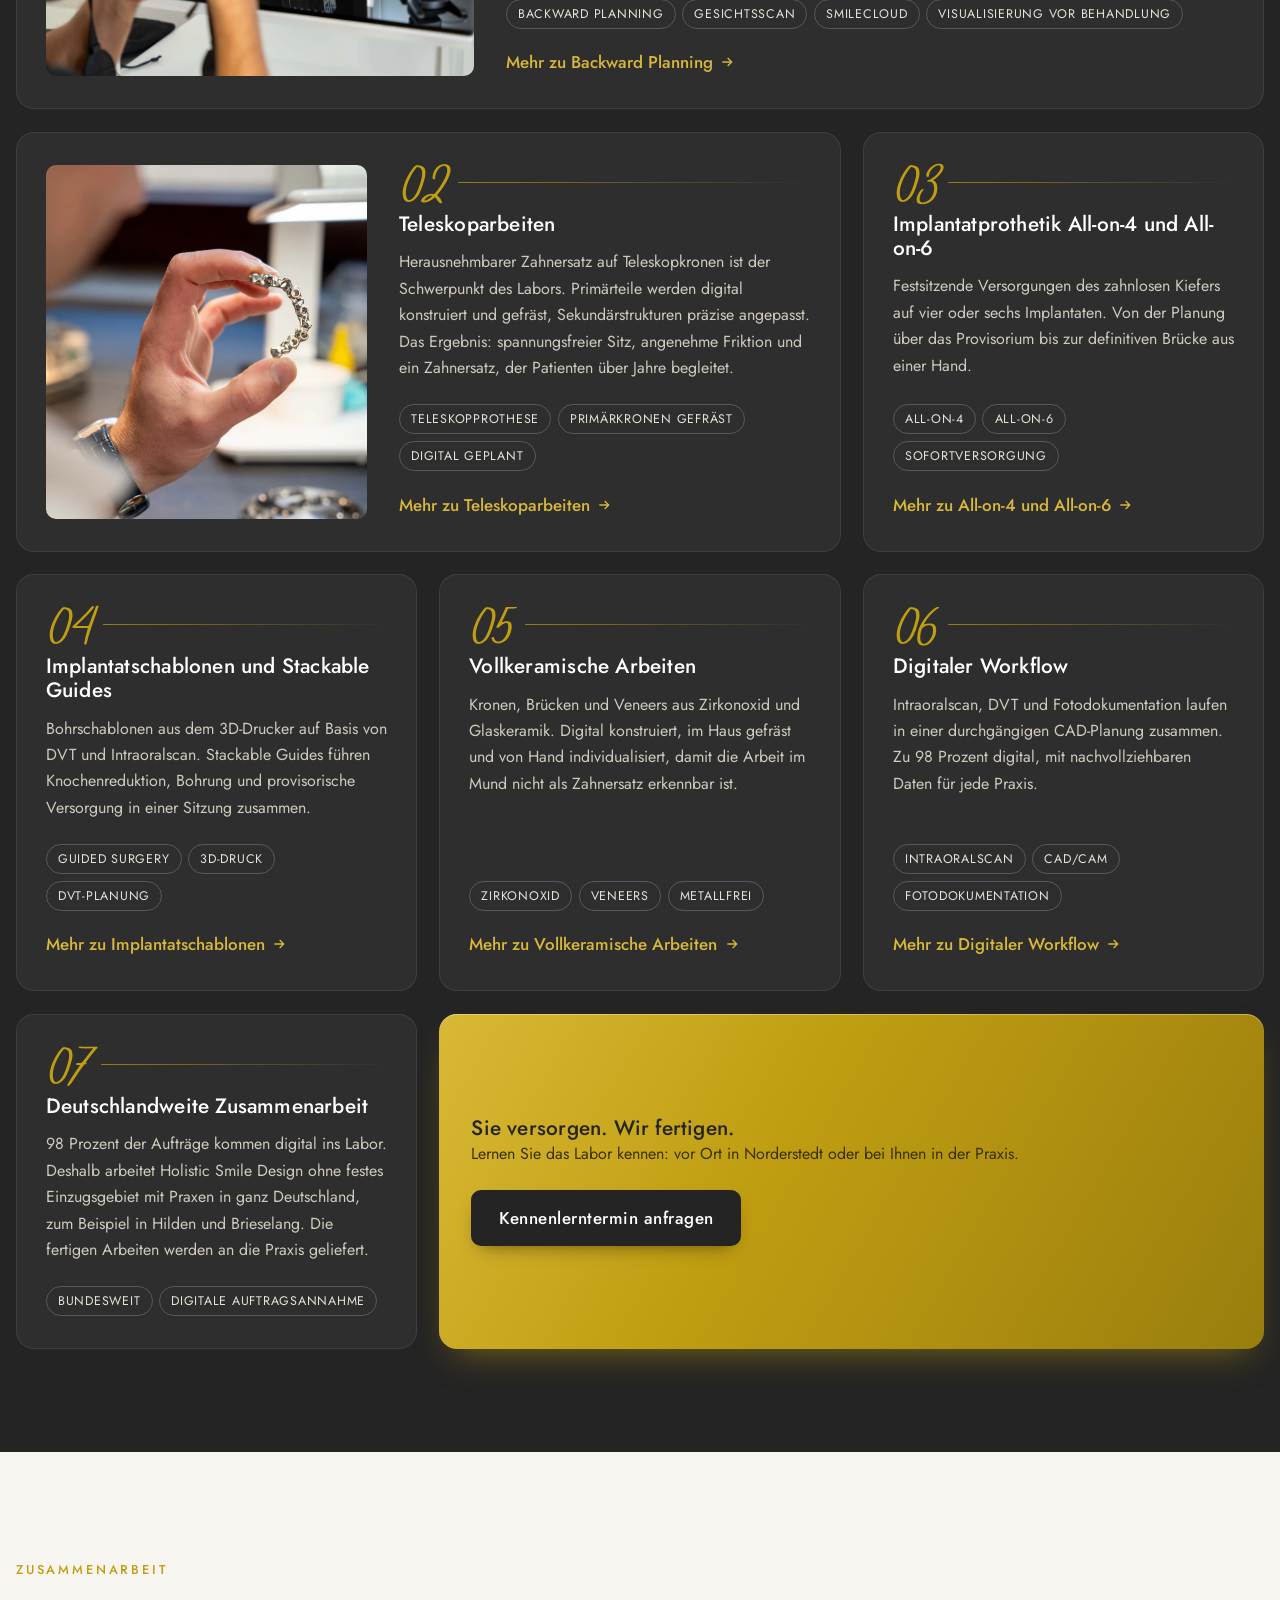
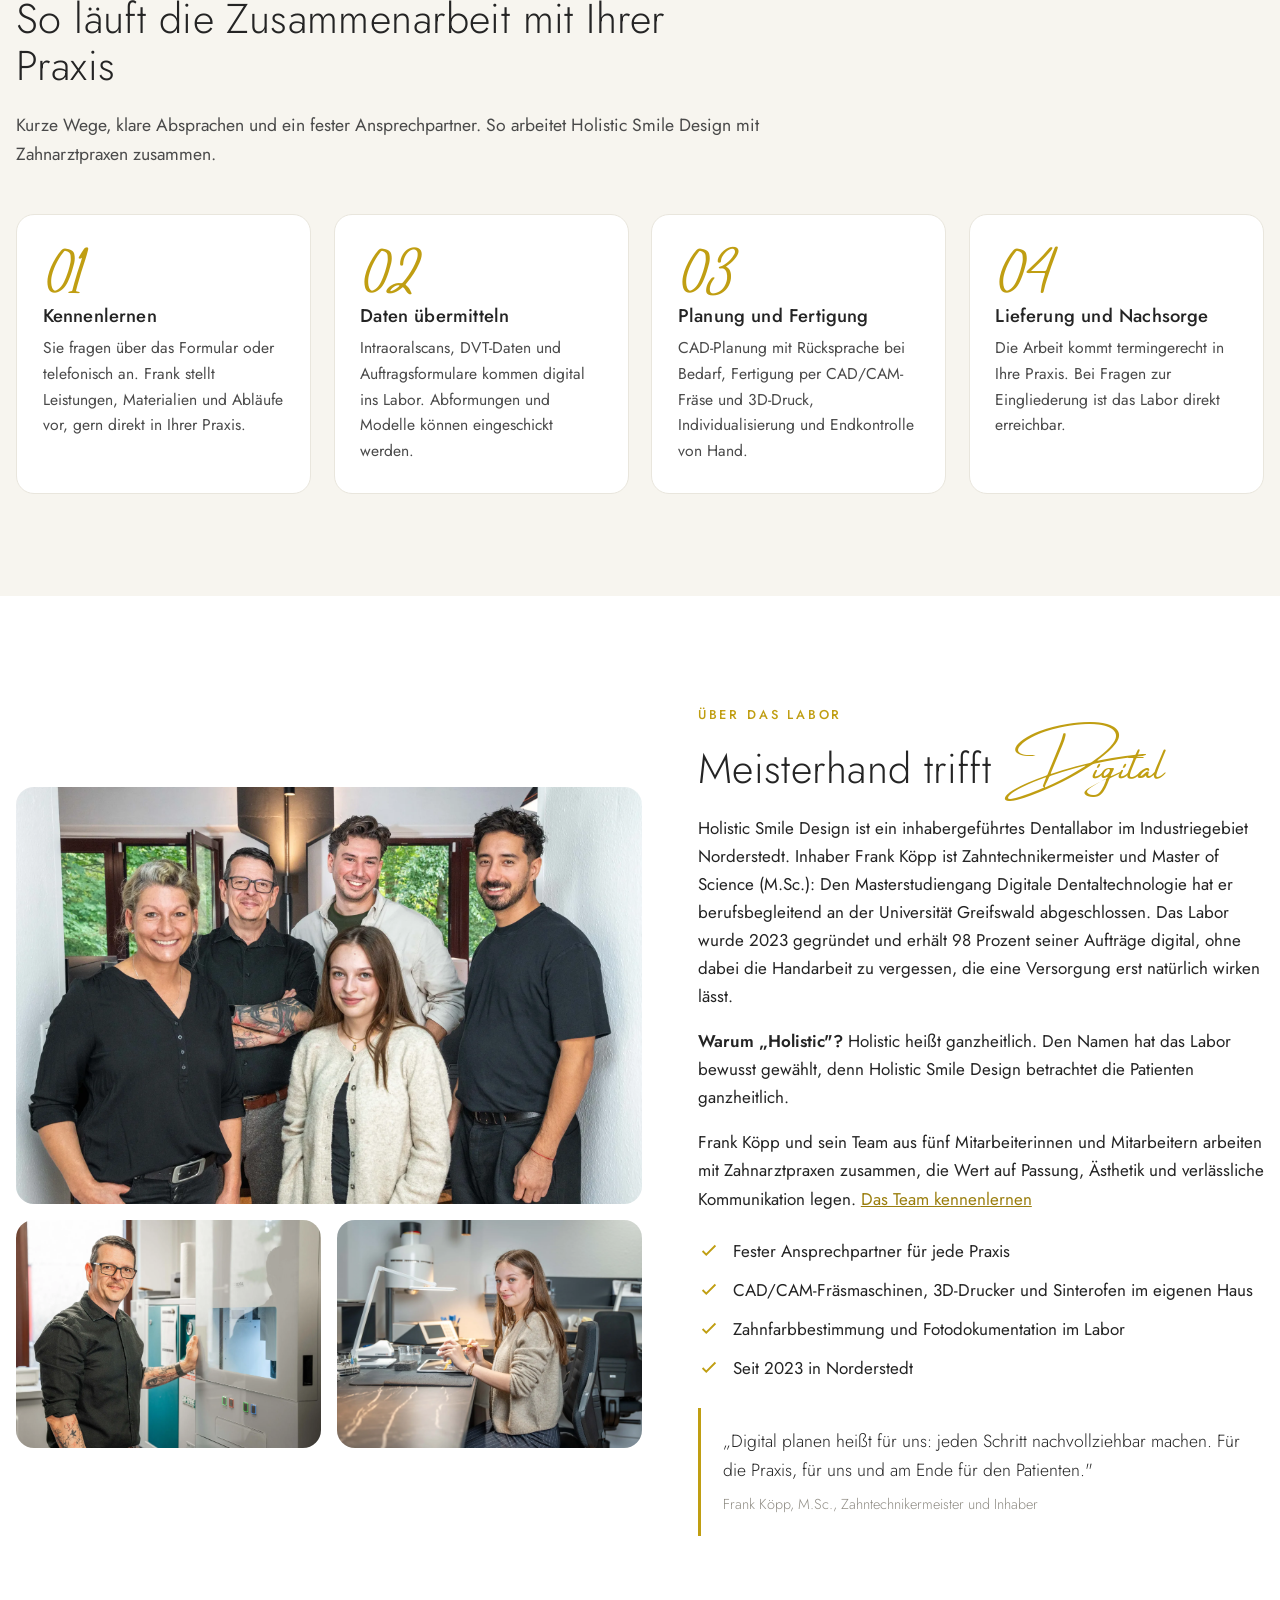
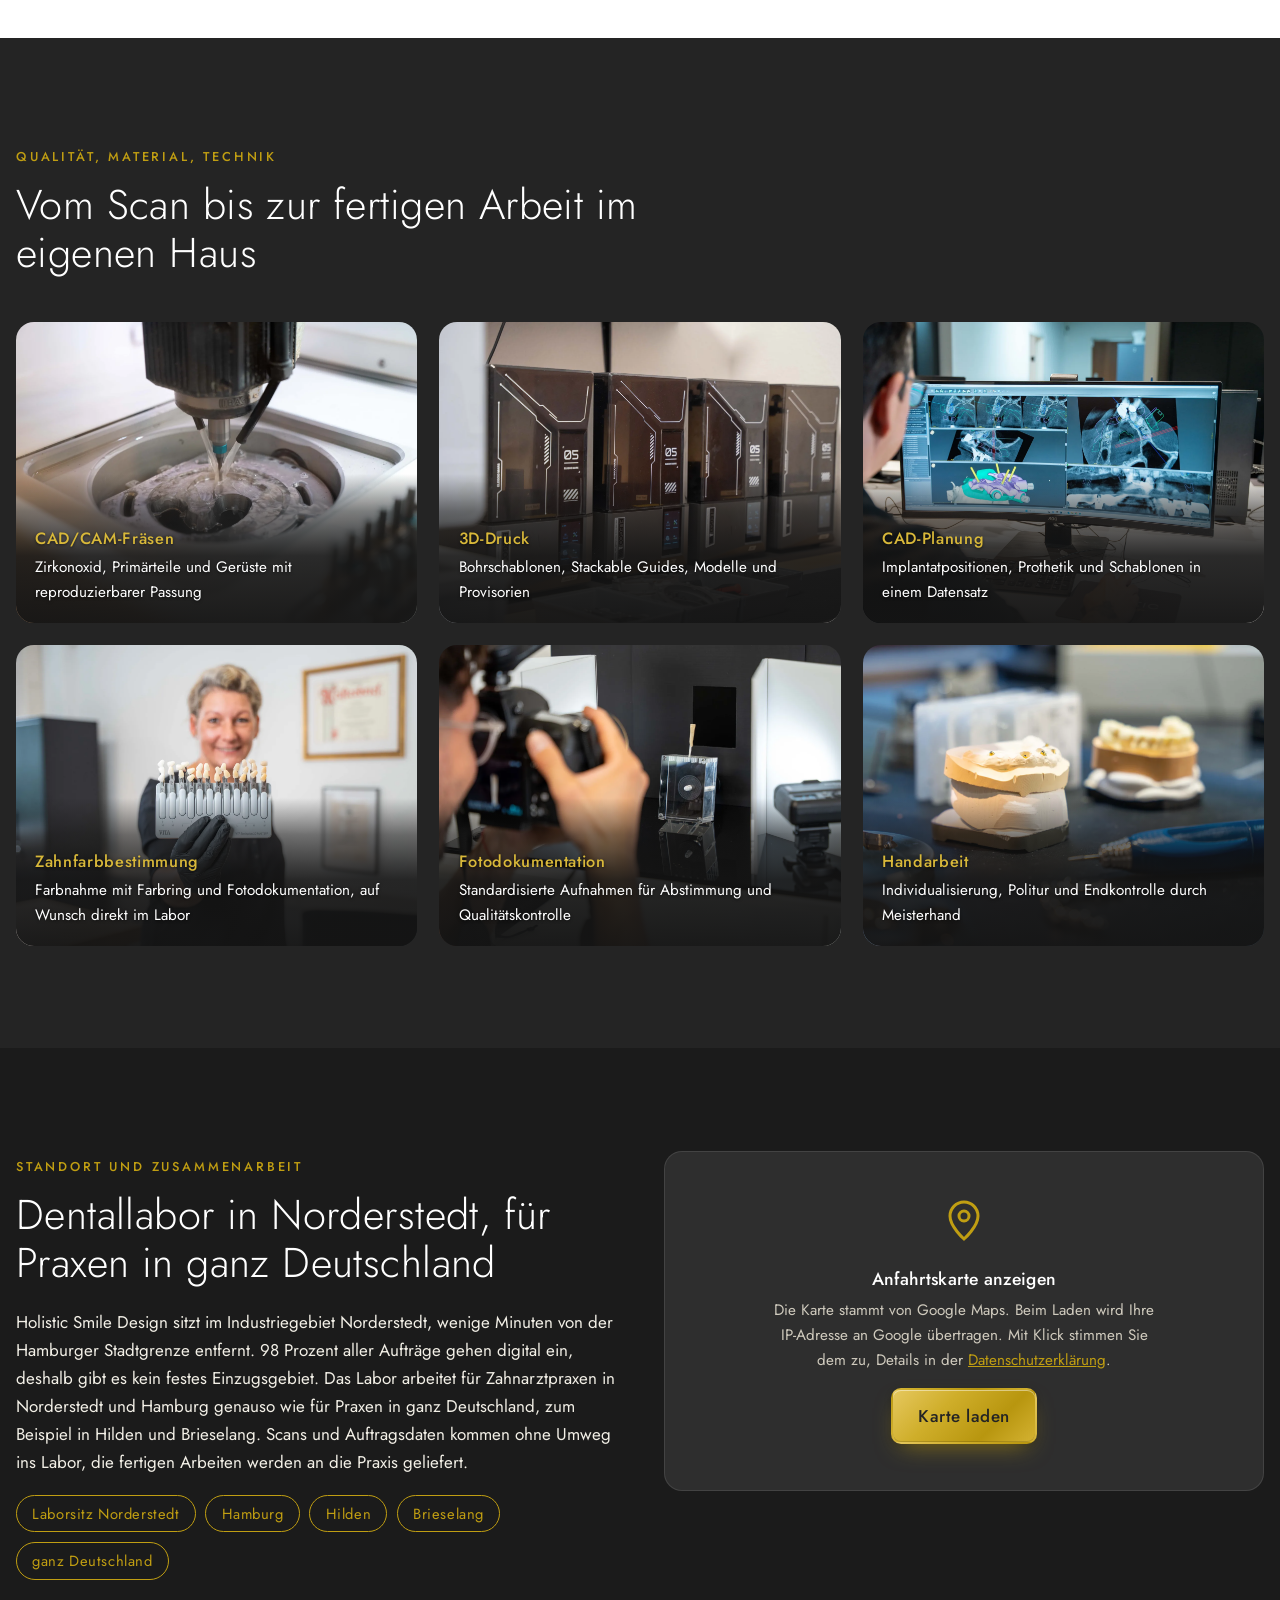
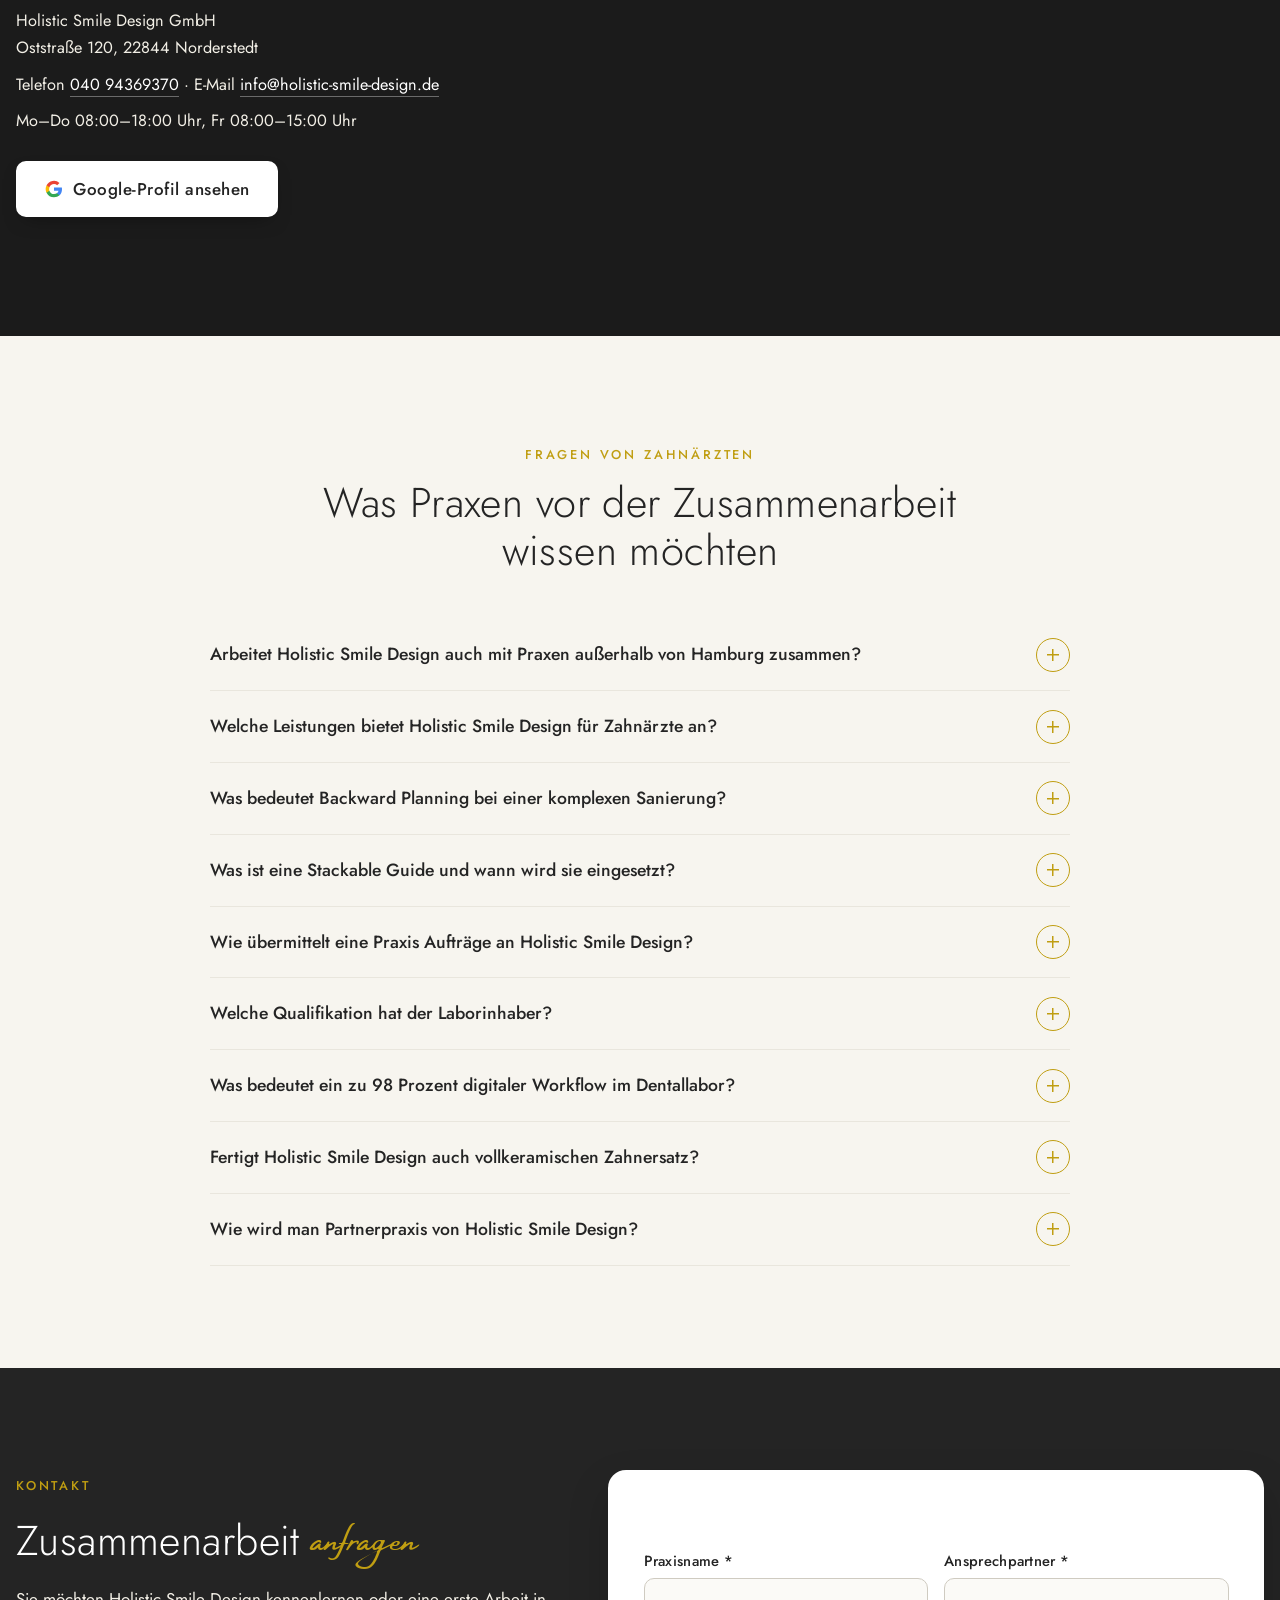
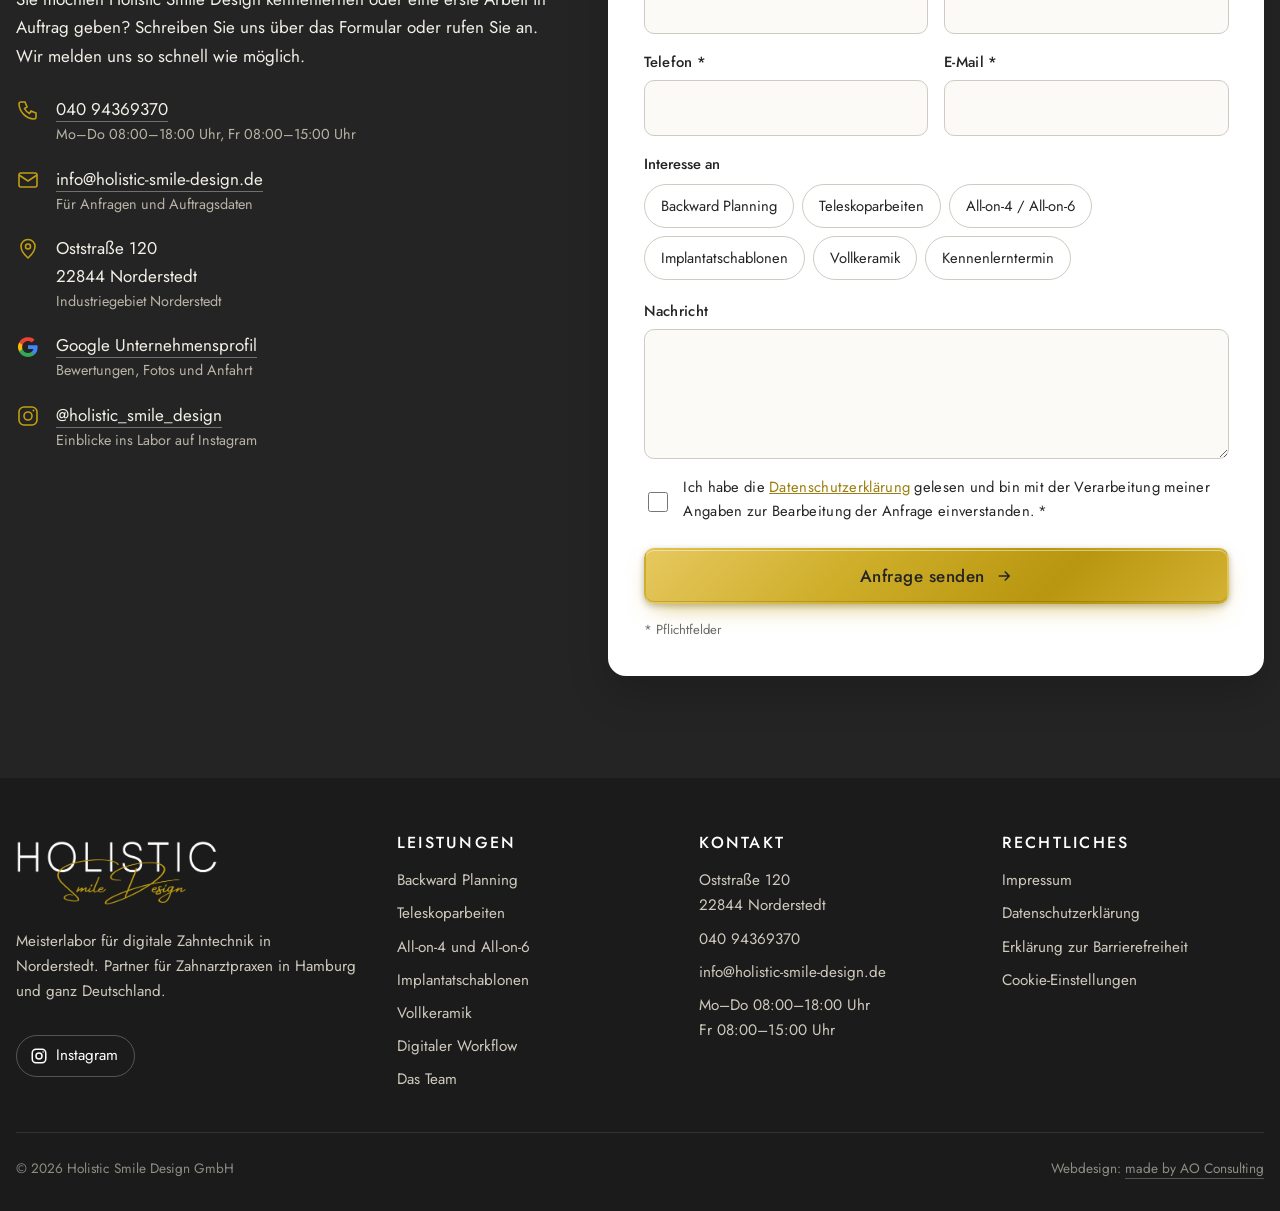
==== commit 05da8f07: "Neues Foto Johanna, freundlicheres Foto von Frank auf der Startseite - Johanna: korrigiertes Porträt" ====
--- a/website/index.html
+++ b/website/index.html
@@ -179,8 +179,8 @@
     </div>
     <div class="hero-portrait">
       <picture>
-        <source srcset="img/zahntechnikermeister-frank-koepp-dentallabor-norderstedt.webp" type="image/webp">
-        <img src="img/zahntechnikermeister-frank-koepp-dentallabor-norderstedt.jpg" alt="Frank Köpp, Zahntechnikermeister und Inhaber von Holistic Smile Design, in seinem Dentallabor in Norderstedt" width="1440" height="1800" fetchpriority="high" decoding="async">
+        <source srcset="img/frank-koepp-inhaber-zahntechnikermeister-dentallabor-norderstedt.webp" type="image/webp">
+        <img src="img/frank-koepp-inhaber-zahntechnikermeister-dentallabor-norderstedt.jpg" alt="Frank Köpp, Zahntechnikermeister und Inhaber von Holistic Smile Design, in seinem Dentallabor in Norderstedt" width="1440" height="1800" fetchpriority="high" decoding="async">
       </picture>
       <div class="hero-name"><strong>Frank Köpp, M.Sc.</strong><span>Inhaber, Zahntechnikermeister und Master of Science</span></div>
     </div>
